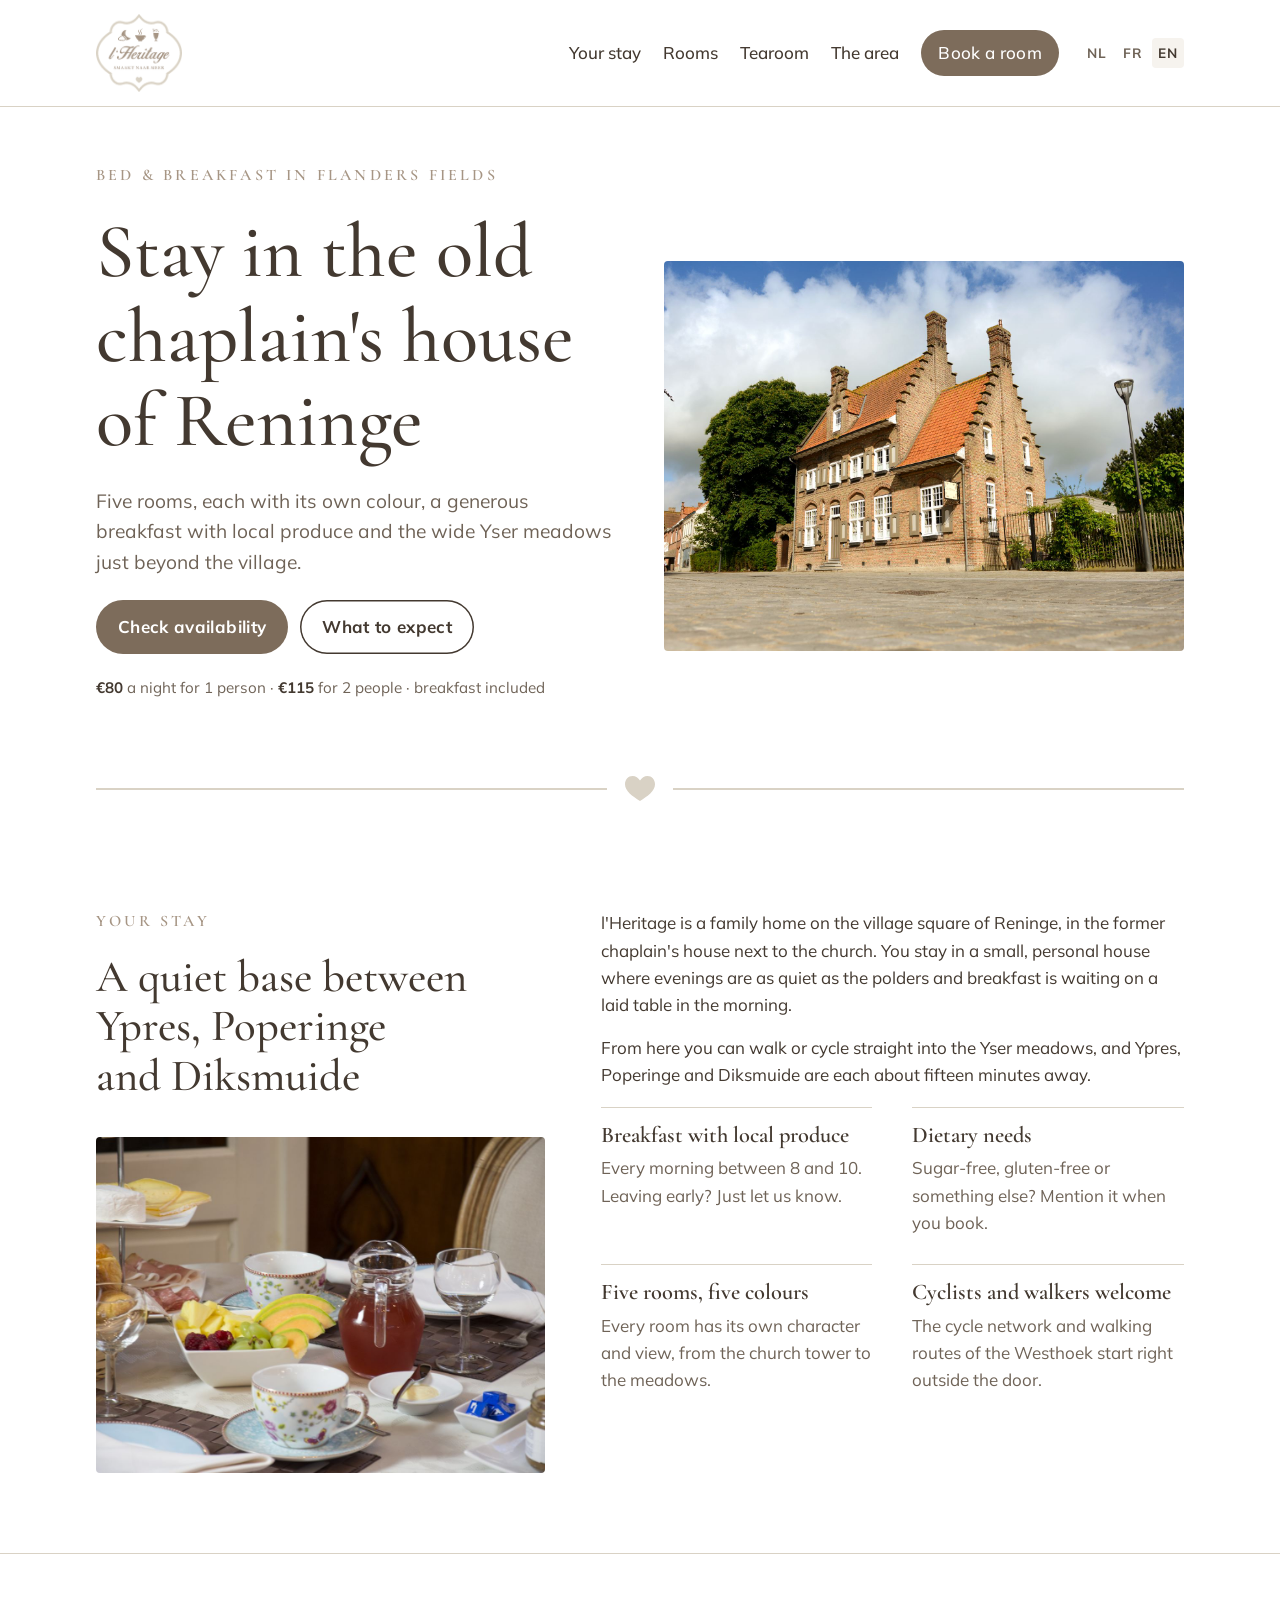
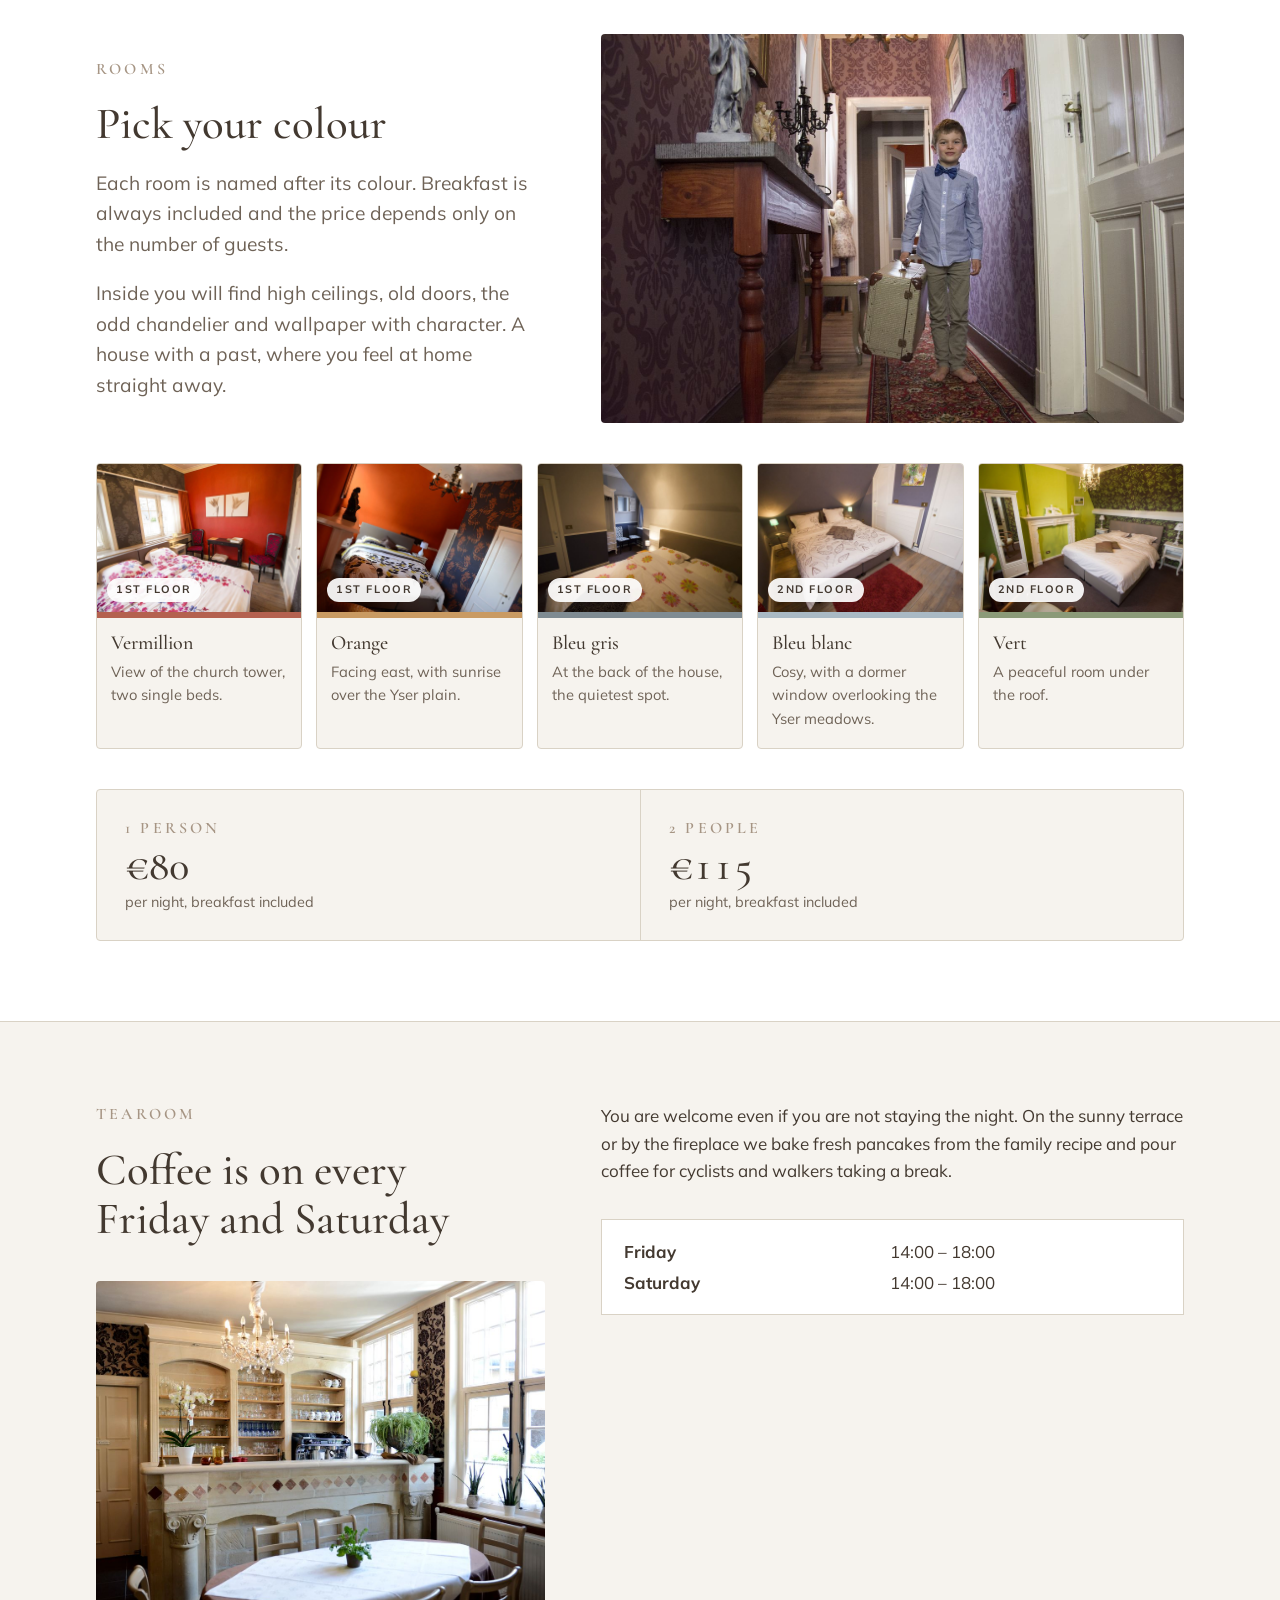
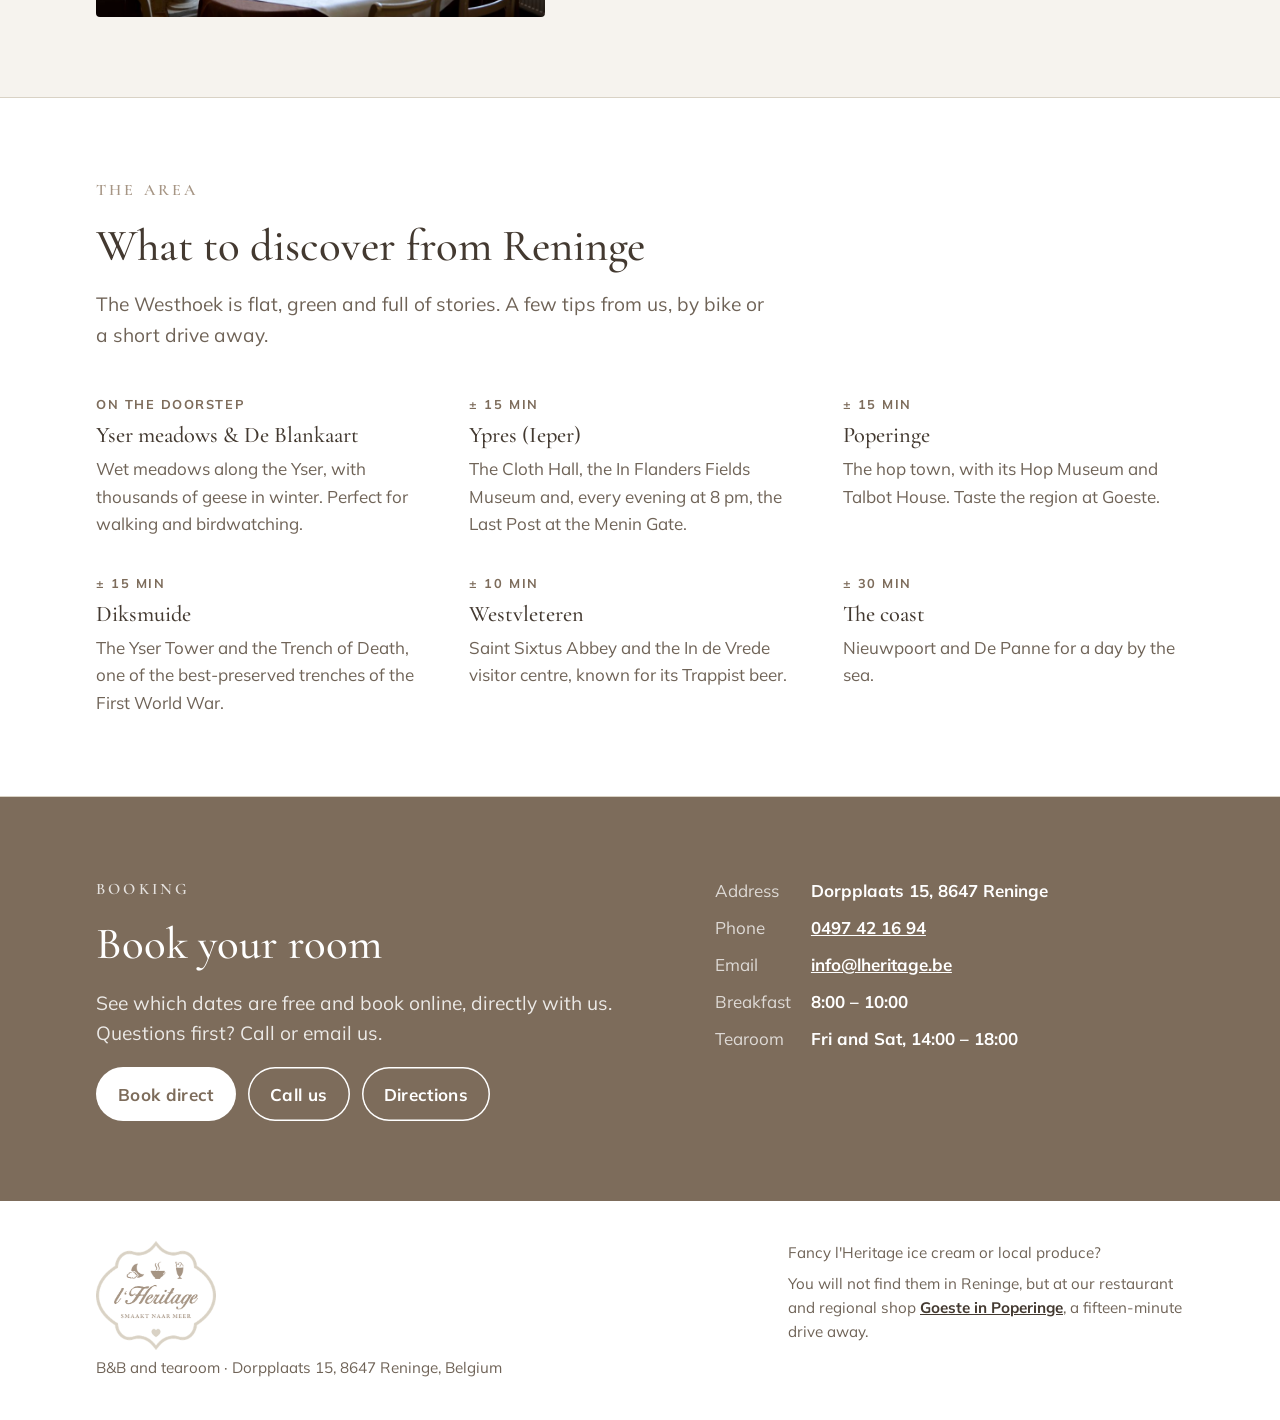
==== en/index.html @ 0b9c3fa0 "Nieuwe website voor B&B l'Heritage Reninge Statische site in het Nederlands, Frans en Engels met ver" ====
<!doctype html>
<html lang="en">
<head>
  <meta charset="utf-8">
  <meta name="viewport" content="width=device-width, initial-scale=1, viewport-fit=cover">
  <title>l'Heritage · B&B and tearoom in Reninge, Belgium</title>
  <meta name="description" content="Bed &amp; breakfast in the old chaplain&#x27;s house in Reninge, between Ypres, Poperinge and Diksmuide. Five rooms, breakfast with local produce, from €80 a night.">
  <link rel="canonical" href="https://www.lheritage.be/en/">
  <link rel="alternate" hreflang="nl" href="https://www.lheritage.be/">
  <link rel="alternate" hreflang="fr" href="https://www.lheritage.be/fr/">
  <link rel="alternate" hreflang="en" href="https://www.lheritage.be/en/">
  <link rel="alternate" hreflang="x-default" href="https://www.lheritage.be/">
  <meta property="og:type" content="website">
  <meta property="og:title" content="l'Heritage · B&B and tearoom in Reninge, Belgium">
  <meta property="og:description" content="Bed &amp; breakfast in the old chaplain&#x27;s house in Reninge, between Ypres, Poperinge and Diksmuide. Five rooms, breakfast with local produce, from €80 a night.">
  <meta property="og:image" content="https://www.lheritage.be/assets/img/og-image.jpg">
  <meta property="og:url" content="https://www.lheritage.be/en/">
  <meta name="theme-color" content="#ffffff">
  <link rel="icon" type="image/png" sizes="32x32" href="../assets/img/favicon-32.png">
  <link rel="apple-touch-icon" href="../assets/img/apple-touch-icon.png">
  <link rel="preconnect" href="https://fonts.googleapis.com">
  <link rel="preconnect" href="https://fonts.gstatic.com" crossorigin>
  <link rel="stylesheet" href="https://fonts.googleapis.com/css2?family=Cormorant+Garamond:ital,wght@0,500;0,600;1,500&family=Mulish:wght@400;600;700&display=swap">
  <link rel="stylesheet" href="../assets/css/style.css">
  <script type="application/ld+json">{"@context": "https://schema.org", "@type": "BedAndBreakfast", "name": "l'Heritage", "url": "https://www.lheritage.be/en/", "image": "https://www.lheritage.be/assets/img/gevel.jpg", "telephone": "+32 497 42 16 94", "email": "info@lheritage.be", "priceRange": "€80 – €115", "address": {"@type": "PostalAddress", "streetAddress": "Dorpplaats 15", "postalCode": "8647", "addressLocality": "Reninge", "addressCountry": "BE"}, "numberOfRooms": 5}</script>
</head>
<body>
<header class="site">
  <div class="wrap">
    <a class="brand" href="#top"><img src="../assets/img/logo.png" srcset="../assets/img/logo.png 1x, ../assets/img/logo@2x.png 2x" alt="l'Heritage, smaakt naar meer" width="86" height="78"></a>
    <div class="header-right">
      <nav class="main" aria-label="Main menu">
      <a href="#verblijf">Your stay</a>
      <a href="#kamers">Rooms</a>
      <a href="#tearoom">Tearoom</a>
      <a href="#streek">The area</a>
      <a class="btn" href="#boeken">Book a room</a>
      </nav>
      <nav class="lang" aria-label="Language"><a href="../" lang="nl">NL</a><a href="../fr/" lang="fr">FR</a><a href="../en/" aria-current="page" lang="en">EN</a></nav>
    </div>
  </div>
</header>

<main id="top">
  <div class="hero">
    <div class="wrap hero-grid">
      <div class="hero-copy">
        <span class="eyebrow">Bed &amp; breakfast in Flanders Fields</span>
        <h1>Stay in the old chaplain's house of Reninge</h1>
        <p class="lead">Five rooms, each with its own colour, a generous breakfast with local produce and the wide Yser meadows just beyond the village.</p>
        <div class="actions">
          <a class="btn" href="https://reservations.cubilis.eu/b-and-b-lheritage-reninge" target="_blank" rel="noopener">Check availability</a>
          <a class="btn ghost" href="#verblijf">What to expect</a>
        </div>
        <p class="price-note"><strong>€80</strong> a night for 1 person · <strong>€115</strong> for 2 people · breakfast included</p>
      </div>
      <div class="hero-art">
        <img src="../assets/img/gevel.jpg" alt="l'Heritage, the old chaplain's house on the village square of Reninge" width="1600" height="1200" fetchpriority="high">
      </div>
    </div>
    <div class="wrap"><div class="horizon"><svg viewBox="0 0 24 20" aria-hidden="true"><path d="M12 20C6 16 0 12 0 6.5 0 2.8 2.7 0 6 0c2.6 0 4.6 1.6 6 3.6C13.4 1.6 15.4 0 18 0c3.3 0 6 2.8 6 6.5C24 12 18 16 12 20z"/></svg></div></div>
  </div>

  <section id="verblijf">
    <div class="wrap split">
      <div class="stack">
        <span class="eyebrow">Your stay</span>
        <h2>A quiet base between Ypres, Poperinge and Diksmuide</h2>
        <figure class="photo"><img src="../assets/img/ontbijt.jpg" alt="Breakfast table with fruit, cheese, croissants and floral china" width="1200" height="800" loading="lazy"></figure>
      </div>
      <div class="stack">
        <div class="prose">
          <p>l'Heritage is a family home on the village square of Reninge, in the former chaplain's house next to the church. You stay in a small, personal house where evenings are as quiet as the polders and breakfast is waiting on a laid table in the morning.</p>
          <p>From here you can walk or cycle straight into the Yser meadows, and Ypres, Poperinge and Diksmuide are each about fifteen minutes away.</p>
          </div>
        <ul class="expect">
          <li><b>Breakfast with local produce</b><span>Every morning between 8 and 10. Leaving early? Just let us know.</span></li>
          <li><b>Dietary needs</b><span>Sugar-free, gluten-free or something else? Mention it when you book.</span></li>
          <li><b>Five rooms, five colours</b><span>Every room has its own character and view, from the church tower to the meadows.</span></li>
          <li><b>Cyclists and walkers welcome</b><span>The cycle network and walking routes of the Westhoek start right outside the door.</span></li>
          </ul>
      </div>
    </div>
  </section>

  <section id="kamers">
    <div class="wrap">
      <div class="split rooms-intro">
      <div class="stack">
        <span class="eyebrow">Rooms</span>
        <h2>Pick your colour</h2>
        <p class="lead">Each room is named after its colour. Breakfast is always included and the price depends only on the number of guests.</p>
        <p class="lead">Inside you will find high ceilings, old doors, the odd chandelier and wallpaper with character. A house with a past, where you feel at home straight away.</p>
        </div>
      <figure class="photo wide"><img src="../assets/img/gang.jpg" alt="A young guest with an old suitcase in the hallway of l'Heritage" width="1400" height="933" loading="lazy"></figure>
      </div>
      <div class="rooms">
        <article class="room"><div class="chip" style="--c:var(--verm)"><img src="../assets/img/kamer-vermillion.jpg" alt="Room Vermillion" width="900" height="600" loading="lazy"><span>1st floor</span></div><div class="txt"><h3>Vermillion</h3><p>View of the church tower, two single beds.</p></div></article>
        <article class="room"><div class="chip" style="--c:var(--oran)"><img src="../assets/img/kamer-orange.jpg" alt="Room Orange" width="900" height="600" loading="lazy"><span>1st floor</span></div><div class="txt"><h3>Orange</h3><p>Facing east, with sunrise over the Yser plain.</p></div></article>
        <article class="room"><div class="chip" style="--c:var(--bgris)"><img src="../assets/img/kamer-bleu-gris.jpg" alt="Room Bleu gris" width="900" height="600" loading="lazy"><span>1st floor</span></div><div class="txt"><h3>Bleu gris</h3><p>At the back of the house, the quietest spot.</p></div></article>
        <article class="room"><div class="chip" style="--c:var(--bblanc)"><img src="../assets/img/kamer-bleu-blanc.jpg" alt="Room Bleu blanc" width="900" height="600" loading="lazy"><span>2nd floor</span></div><div class="txt"><h3>Bleu blanc</h3><p>Cosy, with a dormer window overlooking the Yser meadows.</p></div></article>
        <article class="room"><div class="chip" style="--c:var(--vert)"><img src="../assets/img/kamer-vert.jpg" alt="Room Vert" width="900" height="600" loading="lazy"><span>2nd floor</span></div><div class="txt"><h3>Vert</h3><p>A peaceful room under the roof.</p></div></article>
        </div>
      <div class="prices" aria-label="Prices">
        <div><span class="eyebrow">1 person</span><span class="amount">€80</span><small>per night, breakfast included</small></div>
        <div><span class="eyebrow">2 people</span><span class="amount">€115</span><small>per night, breakfast included</small></div>
      </div>
    </div>
  </section>

  <section id="tearoom" class="tearoom">
    <div class="wrap split">
      <div class="stack">
        <span class="eyebrow">Tearoom</span>
        <h2>Coffee is on every Friday and Saturday</h2>
        <figure class="photo"><img src="../assets/img/tearoom.jpg" alt="The tearoom with its stone bar, chandelier and tall windows" width="1200" height="801" loading="lazy"></figure>
      </div>
      <div class="stack">
        <div class="prose">
          <p>You are welcome even if you are not staying the night. On the sunny terrace or by the fireplace we bake fresh pancakes from the family recipe and pour coffee for cyclists and walkers taking a break.</p>
        </div>
        <dl class="hours">
          <dt>Friday</dt><dd>14:00 – 18:00</dd>
          <dt>Saturday</dt><dd>14:00 – 18:00</dd>
        </dl>
      </div>
    </div>
  </section>

  <section id="streek">
    <div class="wrap">
      <div class="stack">
        <span class="eyebrow">The area</span>
        <h2>What to discover from Reninge</h2>
        <p class="lead">The Westhoek is flat, green and full of stories. A few tips from us, by bike or a short drive away.</p>
      </div>
      <div class="places">
        <div class="place"><span class="dist">On the doorstep</span><h3>Yser meadows &amp; De Blankaart</h3><p>Wet meadows along the Yser, with thousands of geese in winter. Perfect for walking and birdwatching.</p></div>
        <div class="place"><span class="dist">± 15 min</span><h3>Ypres (Ieper)</h3><p>The Cloth Hall, the In Flanders Fields Museum and, every evening at 8 pm, the Last Post at the Menin Gate.</p></div>
        <div class="place"><span class="dist">± 15 min</span><h3>Poperinge</h3><p>The hop town, with its Hop Museum and Talbot House. Taste the region at Goeste.</p></div>
        <div class="place"><span class="dist">± 15 min</span><h3>Diksmuide</h3><p>The Yser Tower and the Trench of Death, one of the best-preserved trenches of the First World War.</p></div>
        <div class="place"><span class="dist">± 10 min</span><h3>Westvleteren</h3><p>Saint Sixtus Abbey and the In de Vrede visitor centre, known for its Trappist beer.</p></div>
        <div class="place"><span class="dist">± 30 min</span><h3>The coast</h3><p>Nieuwpoort and De Panne for a day by the sea.</p></div>
        </div>
    </div>
  </section>

  <section id="boeken" class="book">
    <div class="wrap book-grid">
      <div class="stack">
        <span class="eyebrow" style="color:inherit;opacity:.8">Booking</span>
        <h2>Book your room</h2>
        <p class="lead">See which dates are free and book online, directly with us. Questions first? Call or email us.</p>
        <div class="actions">
          <a class="btn" href="https://reservations.cubilis.eu/b-and-b-lheritage-reninge" target="_blank" rel="noopener">Book direct</a>
          <a class="btn ghost" href="tel:+32497421694">Call us</a>
          <a class="btn ghost" href="https://www.google.com/maps/search/?api=1&query=Dorpplaats+15+8647+Reninge" target="_blank" rel="noopener">Directions</a>
        </div>
      </div>
      <div class="contact">
        <dl>
          <dt>Address</dt><dd>Dorpplaats 15, 8647 Reninge</dd>
          <dt>Phone</dt><dd><a href="tel:+32497421694">0497 42 16 94</a></dd>
          <dt>Email</dt><dd><a href="mailto:info@lheritage.be">info@lheritage.be</a></dd>
          <dt>Breakfast</dt><dd>8:00 – 10:00</dd>
          <dt>Tearoom</dt><dd>Fri and Sat, 14:00 – 18:00</dd>
        </dl>
      </div>
    </div>
  </section>
</main>

<footer>
  <div class="wrap">
    <div class="stack" style="gap:6px">
      <img src="../assets/img/logo.png" alt="l'Heritage" width="120" height="108" style="width:120px;height:auto" loading="lazy">
      <span>B&amp;B and tearoom · Dorpplaats 15, 8647 Reninge, Belgium</span>
    </div>
    <div class="goeste">
      <span>Fancy l'Heritage ice cream or local produce?</span>
      <span>You will not find them in Reninge, but at our restaurant and regional shop <a href="https://goestepoperinge.be">Goeste in Poperinge</a>, a fifteen-minute drive away.</span>
    </div>
  </div>
</footer>
</body>
</html>
---- assets/css/style.css ----
html{-webkit-text-size-adjust:100%;scroll-padding-top:120px}
body{margin:0}
img{max-width:100%}
/* l'Heritage Reninge
   Stijl gebaseerd op het logo: wit, taupe en beige, een klassieke serif zoals "smaakt naar meer" en het hartje als scheidingsteken.
   De site blijft altijd licht. */
:root{
  --bg:#ffffff;
  --surface:#f6f3ee;
  --ink:#433930;
  --muted:#6f6357;
  --line:#d9d2c5;        /* beige van het logokader */
  --taupe:#a69584;       /* taupe van de letters */
  --accent:#7d6c5b;      /* donkerder taupe, leesbaar op wit */
  --accent-ink:#ffffff;
  --verm:#b4614f; --oran:#c99a62; --bblanc:#a9b9c4; --bgris:#7f8b92; --vert:#8b9a78;
  color-scheme:light;
  --display:"Cormorant Garamond", "Garamond", "Georgia", serif;
  --body:"Mulish", "Helvetica Neue", Arial, sans-serif;
}

*{box-sizing:border-box}
body{background:var(--bg);color:var(--ink);font-family:var(--body);font-size:1.0625rem;line-height:1.6}
.wrap{max-width:1120px;margin-inline:auto;padding-left:max(16px,env(safe-area-inset-left,0px));padding-right:max(16px,env(safe-area-inset-right,0px))}
h1,h2,h3{font-family:var(--display);font-weight:500;line-height:1.1;text-wrap:balance;margin:0}
h1{font-size:clamp(2.6rem,6.4vw,4.8rem)}
h2{font-size:clamp(1.9rem,4vw,2.8rem)}
h3{font-size:1.4rem}
p{margin:0}
a{color:inherit}
:focus-visible{outline:2px solid var(--accent);outline-offset:3px}
.eyebrow{font-family:var(--display);font-size:1rem;letter-spacing:.2em;text-transform:uppercase;color:var(--taupe);font-weight:600}
.lead{font-size:1.2rem;color:var(--muted);max-width:56ch}
.btn{display:inline-flex;align-items:center;gap:.5em;padding:.8em 1.3em;border-radius:999px;background:var(--accent);color:var(--accent-ink);text-decoration:none;font-weight:700;letter-spacing:.02em}
.btn:hover{filter:brightness(1.08)}
.btn.ghost{background:transparent;color:var(--ink);box-shadow:inset 0 0 0 1.5px var(--ink)}

/* header */
body::before{content:"";position:fixed;inset:0 0 auto;height:env(safe-area-inset-top,0px);z-index:10;background:var(--bg)}
header.site{position:sticky;top:env(safe-area-inset-top,0px);z-index:5;background:var(--bg);border-bottom:1px solid var(--line)}
header.site .wrap{display:flex;align-items:center;justify-content:space-between;gap:16px;padding-block:14px}
.brand{display:block;line-height:0}.brand img{width:86px;height:auto}
nav.main{display:flex;gap:22px;align-items:center;flex-wrap:wrap}
nav.main a{text-decoration:none;font-weight:500}
nav.main a:not(.btn):hover{text-decoration:underline;text-underline-offset:4px}
nav.main .btn{padding:.55em 1em}
@media (max-width:820px){nav.main a:not(.btn){display:none}}

/* hero */
.hero{padding-block:56px 0}
.hero-grid{display:grid;grid-template-columns:1.1fr 1.1fr;gap:48px;align-items:center}
.hero-copy{display:flex;flex-direction:column;gap:22px;padding-bottom:48px;min-width:0}
.price-note{font-size:.95rem;color:var(--muted)}
.price-note strong{color:var(--ink)}
.hero-art{min-width:0}
.hero-art img{display:block;width:100%;height:auto;max-width:100%;aspect-ratio:4/3;object-fit:cover;border-radius:4px}
.horizon{display:flex;align-items:center;gap:18px;padding-block:28px}.horizon::before,.horizon::after{content:"";flex:1;height:2px;background:var(--line)}.horizon svg{width:30px;height:auto;fill:var(--line)}
@media (max-width:820px){.hero-grid{grid-template-columns:1fr;gap:8px}.hero-copy{padding-bottom:16px}}

section{padding-block:80px}
section + section{border-top:1px solid var(--line)}
.split{display:grid;grid-template-columns:1fr 1.3fr;gap:56px}
.split > *{min-width:0}
@media (max-width:820px){.split{grid-template-columns:1fr;gap:28px}section{padding-block:56px}}
.stack{display:flex;flex-direction:column;gap:18px}
.prose{display:flex;flex-direction:column;gap:16px;max-width:62ch}

.photo{margin:0}
.photo img{display:block;width:100%;height:auto;max-width:100%;border-radius:4px;aspect-ratio:4/3;object-fit:cover}
.split .stack .photo{margin-top:18px}
.rooms-intro{align-items:center}
.photo.wide img{aspect-ratio:3/2}
/* wat je mag verwachten */
.expect{display:grid;grid-template-columns:repeat(2,minmax(0,1fr));gap:28px 40px;margin:0;padding:0;list-style:none}
.expect li{display:flex;flex-direction:column;gap:6px;padding-top:14px;border-top:1px solid var(--line)}
.expect b{font-family:var(--display);font-weight:600;font-size:1.4rem;line-height:1.2}
.expect span{color:var(--muted)}
@media (max-width:560px){.expect{grid-template-columns:1fr}}

/* kamers */
.rooms{display:grid;grid-template-columns:repeat(5,minmax(0,1fr));gap:14px;margin-top:40px}
.room{display:flex;flex-direction:column;background:var(--surface);border:1px solid var(--line);border-radius:4px;overflow:hidden}
.room .chip{position:relative;aspect-ratio:4/3;max-width:100%;border-bottom:6px solid var(--c)}
.room .chip img{display:block;width:100%;height:100%;object-fit:cover}
.room .chip span{position:absolute;left:10px;bottom:10px;padding:3px 9px;border-radius:999px;background:rgba(255,255,255,.92);color:#433930;font-size:.68rem;letter-spacing:.14em;text-transform:uppercase;font-weight:700}
.room .txt{padding:14px 14px 18px;display:flex;flex-direction:column;gap:6px}
.room h3{font-size:1.25rem}
.room p{font-size:.92rem;color:var(--muted)}
@media (max-width:980px){.rooms{grid-template-columns:repeat(2,minmax(0,1fr))}.room:last-child{grid-column:1/-1}.room:last-child .chip{aspect-ratio:16/9}}

.prices{display:grid;grid-template-columns:repeat(2,minmax(0,1fr));gap:0;margin-top:40px;border:1px solid var(--line);background:var(--surface);border-radius:4px}
.prices div{padding:26px 28px;display:flex;flex-direction:column;gap:4px}
.prices div + div{border-left:1px solid var(--line)}
.prices .amount{font-family:var(--display);font-weight:500;font-size:2.6rem;line-height:1;font-variant-numeric:tabular-nums}
.prices small{color:var(--muted);font-size:.9rem}
@media (max-width:560px){.prices{grid-template-columns:1fr}.prices div + div{border-left:0;border-top:1px solid var(--line)}}

/* tearoom */
.tearoom{background:var(--surface)}
.hours{display:inline-grid;grid-template-columns:auto auto;gap:4px 24px;padding:18px 22px;border:1px solid var(--line);font-variant-numeric:tabular-nums;background:var(--bg)}
.hours dt{font-weight:700}
.hours dd{margin:0}

/* streek */
.places{display:grid;grid-template-columns:repeat(3,minmax(0,1fr));gap:36px 32px;margin-top:44px}
.place{display:flex;flex-direction:column;gap:8px;min-width:0}
.place .dist{font-size:.8rem;letter-spacing:.12em;text-transform:uppercase;color:var(--accent);font-weight:700;font-variant-numeric:tabular-nums}
.place p{color:var(--muted)}
@media (max-width:820px){.places{grid-template-columns:repeat(2,minmax(0,1fr))}}
@media (max-width:560px){.places{grid-template-columns:1fr}}

/* boeken */
.book{background:var(--accent);color:var(--accent-ink)}
.book .lead{color:inherit;opacity:.85}
.book .btn{background:var(--accent-ink);color:var(--accent)}
.book .btn.ghost{background:transparent;color:var(--accent-ink);box-shadow:inset 0 0 0 1.5px var(--accent-ink)}
.book-grid{display:grid;grid-template-columns:1.2fr 1fr;gap:56px;align-items:start}
.book-grid > *{min-width:0}
.contact dl{display:grid;grid-template-columns:auto 1fr;gap:10px 20px;margin:0}
.contact dt{opacity:.75}
.contact dd{margin:0;font-weight:700;user-select:all;overflow-wrap:anywhere}
.actions{display:flex;flex-wrap:wrap;gap:12px}
@media (max-width:820px){.book-grid{grid-template-columns:1fr;gap:36px}}

footer{padding-block:40px;font-size:.95rem;color:var(--muted)}
footer .wrap{display:flex;flex-wrap:wrap;justify-content:space-between;gap:24px}
.goeste{display:flex;flex-direction:column;gap:6px;max-width:44ch}
.goeste a{font-weight:700;color:var(--ink)}

/* taalkeuze */
.lang{display:flex;gap:4px;font-size:.85rem;font-weight:700;letter-spacing:.06em}
.lang a{text-decoration:none;padding:4px 6px;border-radius:4px;color:var(--muted)}
.lang a[aria-current="page"]{color:var(--ink);background:var(--surface)}
.lang a:hover{color:var(--ink)}
.header-right{display:flex;align-items:center;gap:22px;flex-wrap:wrap;justify-content:flex-end}
footer small{display:block;margin-top:6px}
@media (prefers-reduced-motion:no-preference){html{scroll-behavior:smooth}}
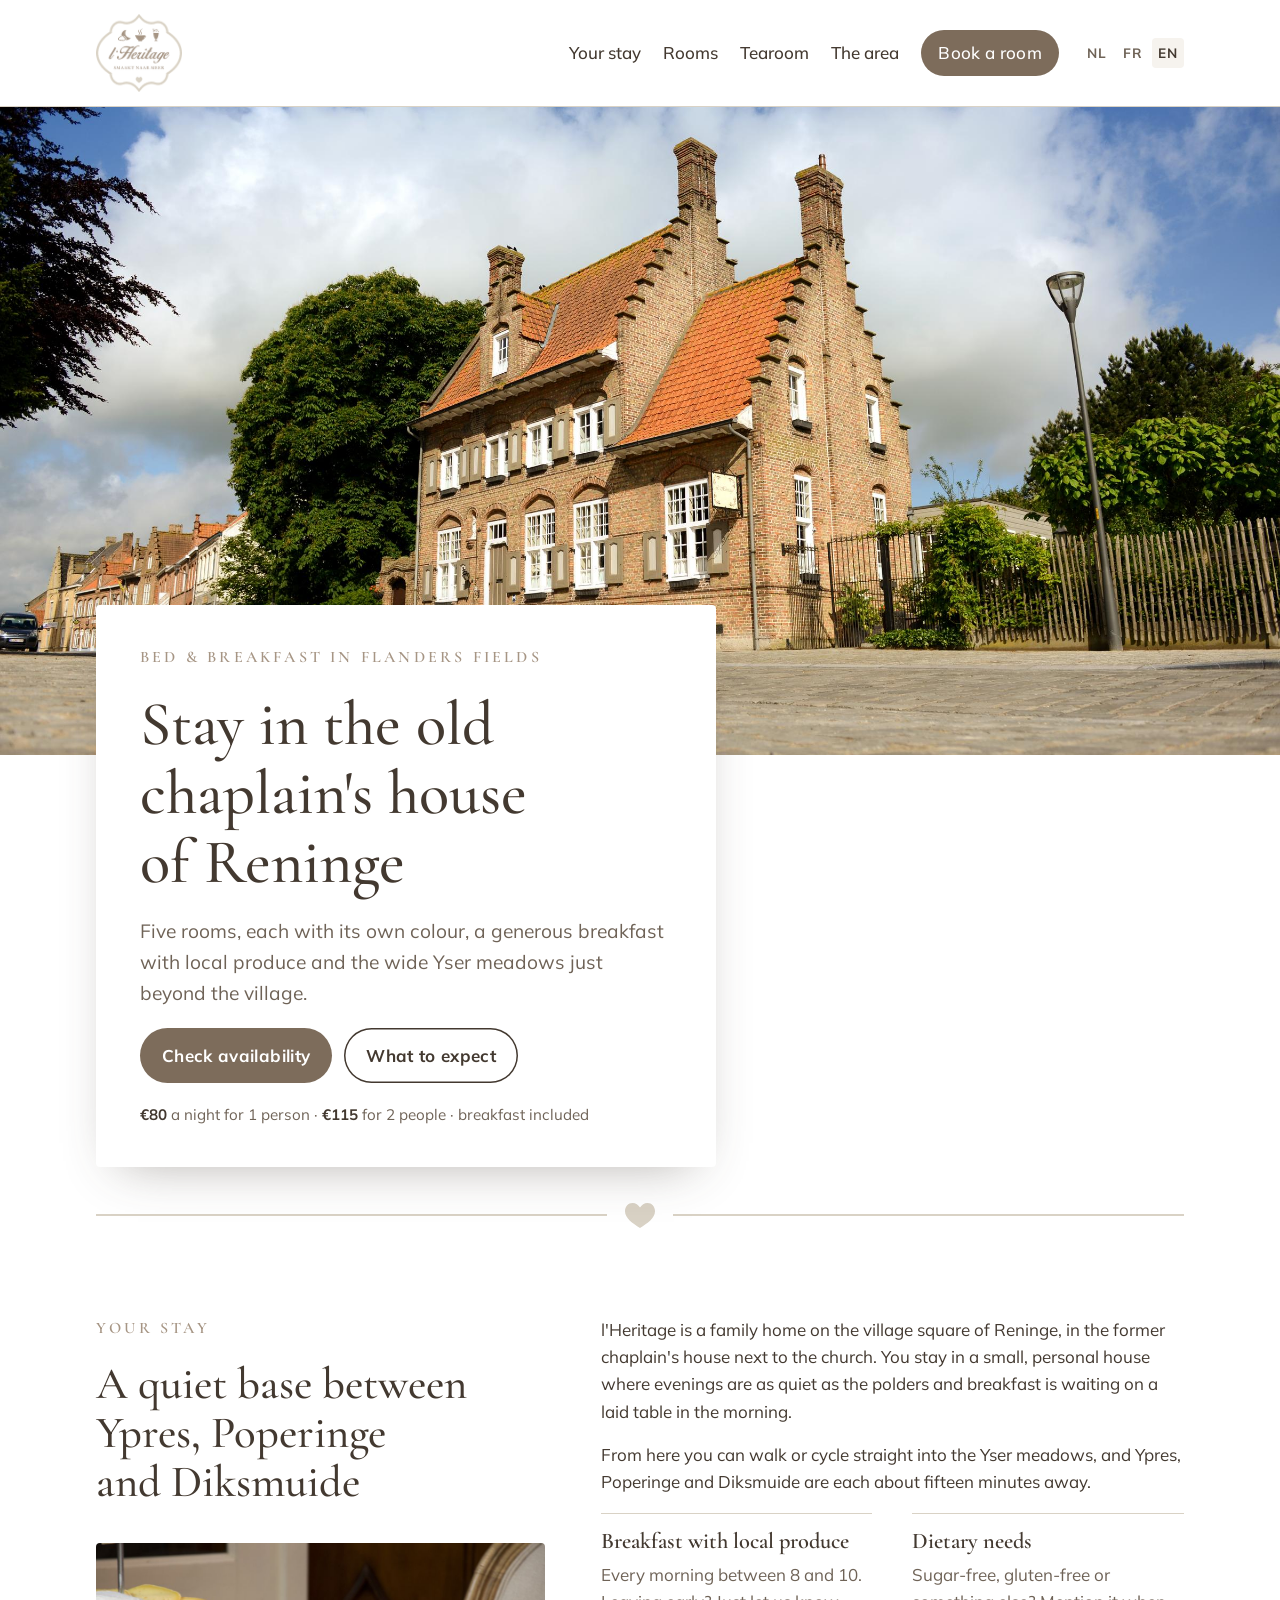
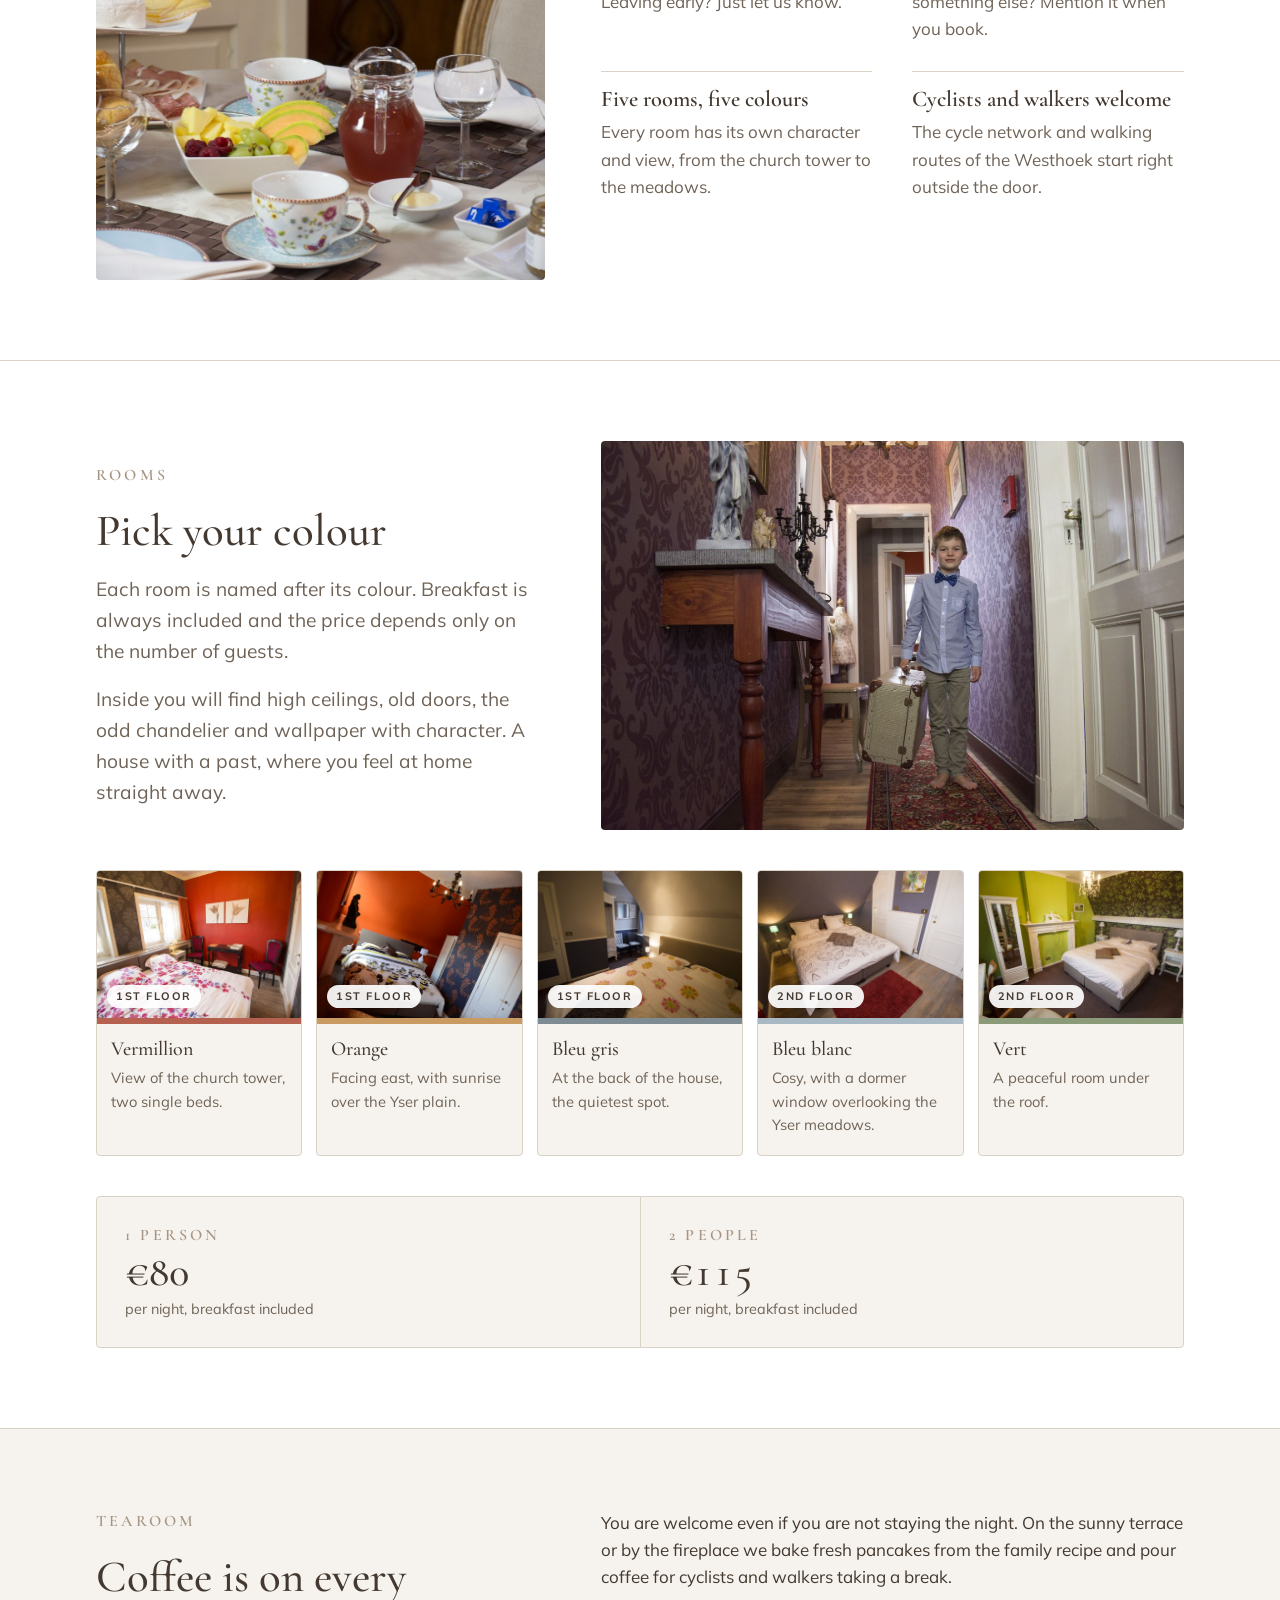
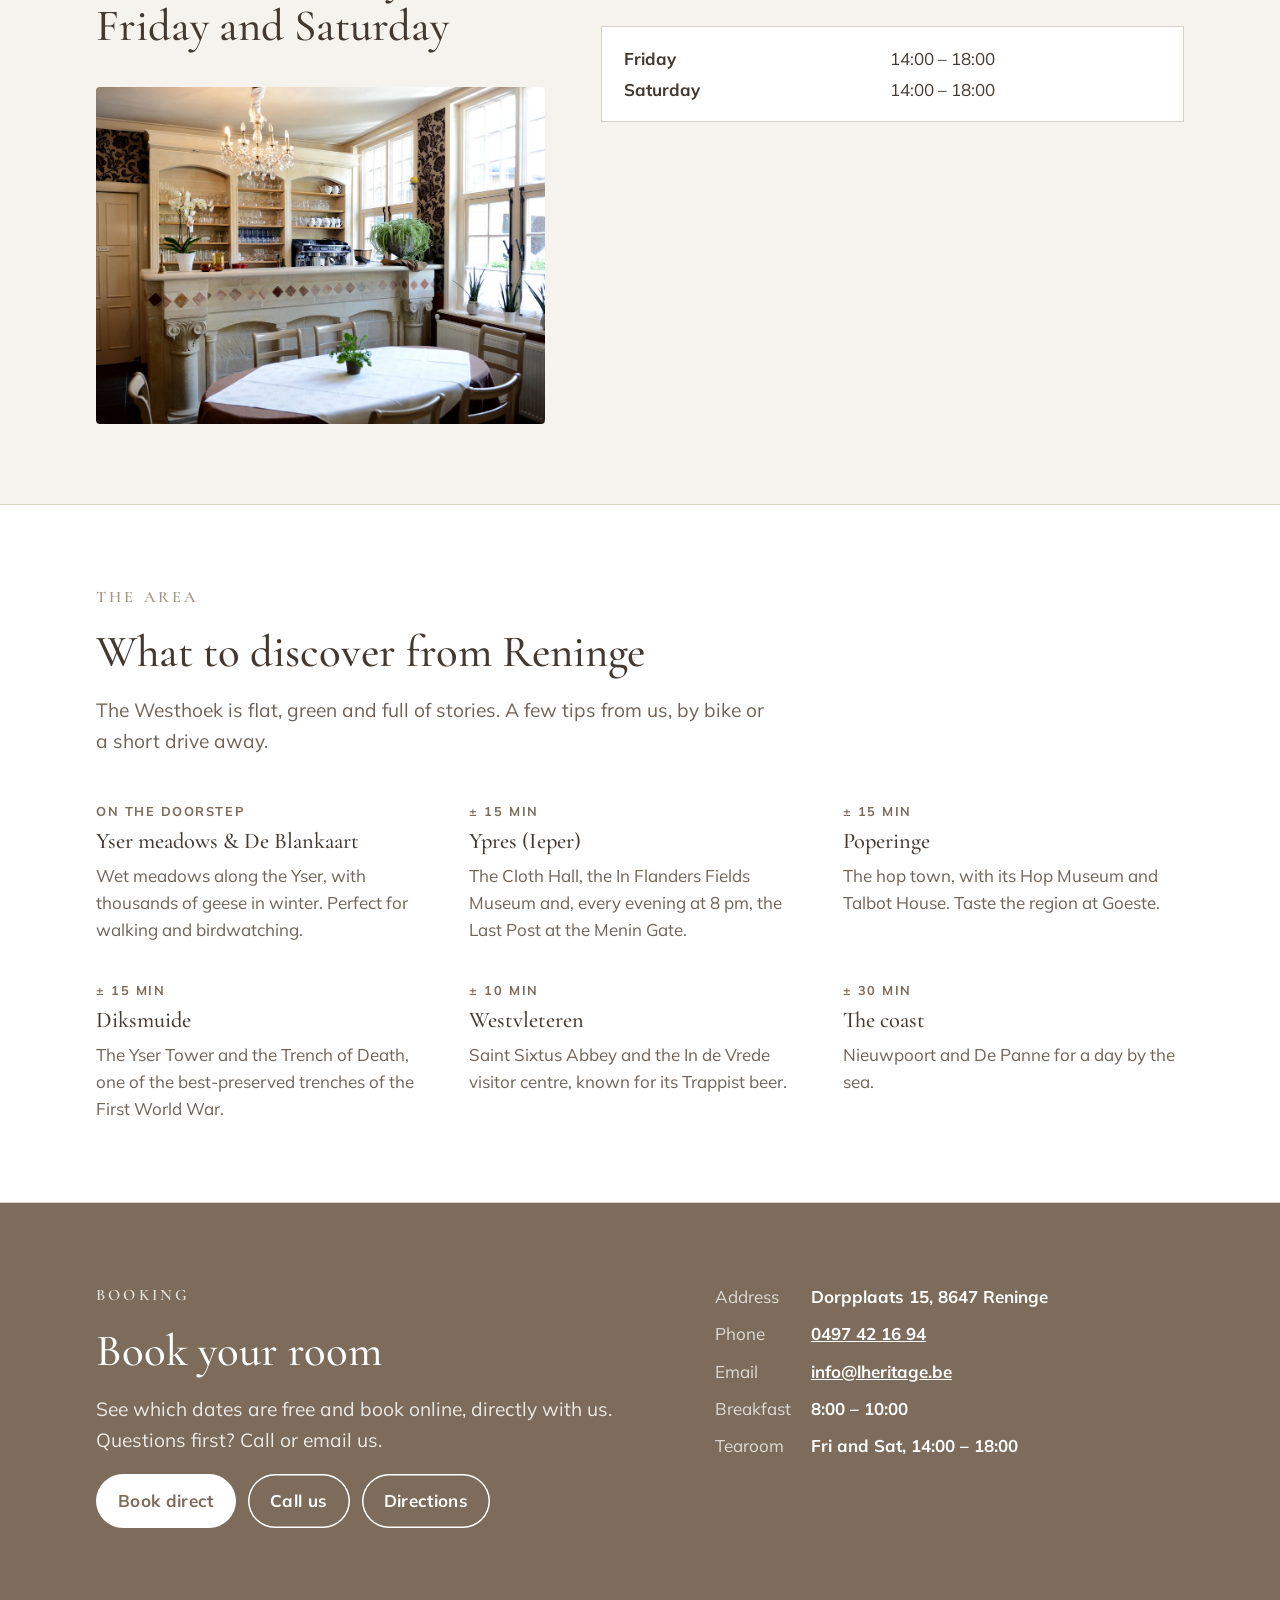
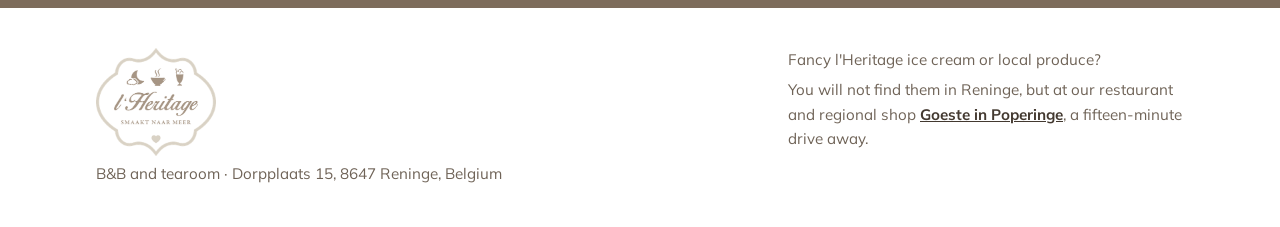
==== commit 33209c76: "Startbeeld over de volledige breedte De foto van de kapelanij vult nu de hele breedte, met titel en " ====
--- a/en/index.html
+++ b/en/index.html
@@ -22,7 +22,7 @@
   <link rel="preconnect" href="https://fonts.gstatic.com" crossorigin>
   <link rel="stylesheet" href="https://fonts.googleapis.com/css2?family=Cormorant+Garamond:ital,wght@0,500;0,600;1,500&family=Mulish:wght@400;600;700&display=swap">
   <link rel="stylesheet" href="../assets/css/style.css">
-  <script type="application/ld+json">{"@context": "https://schema.org", "@type": "BedAndBreakfast", "name": "l'Heritage", "url": "https://www.lheritage.be/en/", "image": "https://www.lheritage.be/assets/img/gevel.jpg", "telephone": "+32 497 42 16 94", "email": "info@lheritage.be", "priceRange": "€80 – €115", "address": {"@type": "PostalAddress", "streetAddress": "Dorpplaats 15", "postalCode": "8647", "addressLocality": "Reninge", "addressCountry": "BE"}, "numberOfRooms": 5}</script>
+  <script type="application/ld+json">{"@context": "https://schema.org", "@type": "BedAndBreakfast", "name": "l'Heritage", "url": "https://www.lheritage.be/en/", "image": "https://www.lheritage.be/assets/img/gevel-breed.jpg", "telephone": "+32 497 42 16 94", "email": "info@lheritage.be", "priceRange": "€80 – €115", "address": {"@type": "PostalAddress", "streetAddress": "Dorpplaats 15", "postalCode": "8647", "addressLocality": "Reninge", "addressCountry": "BE"}, "numberOfRooms": 5}</script>
 </head>
 <body>
 <header class="site">
@@ -43,8 +43,11 @@
 
 <main id="top">
   <div class="hero">
-    <div class="wrap hero-grid">
-      <div class="hero-copy">
+    <div class="hero-photo">
+      <img src="../assets/img/gevel-breed.jpg" srcset="../assets/img/gevel-breed-1200.jpg 1200w, ../assets/img/gevel-breed.jpg 2400w" sizes="100vw" alt="l'Heritage, the old chaplain's house on the village square of Reninge" width="2400" height="1602" fetchpriority="high">
+    </div>
+    <div class="wrap">
+      <div class="hero-card">
         <span class="eyebrow">Bed &amp; breakfast in Flanders Fields</span>
         <h1>Stay in the old chaplain's house of Reninge</h1>
         <p class="lead">Five rooms, each with its own colour, a generous breakfast with local produce and the wide Yser meadows just beyond the village.</p>
@@ -54,11 +57,8 @@
         </div>
         <p class="price-note"><strong>€80</strong> a night for 1 person · <strong>€115</strong> for 2 people · breakfast included</p>
       </div>
-      <div class="hero-art">
-        <img src="../assets/img/gevel.jpg" alt="l'Heritage, the old chaplain's house on the village square of Reninge" width="1600" height="1200" fetchpriority="high">
-      </div>
+      <div class="horizon"><svg viewBox="0 0 24 20" aria-hidden="true"><path d="M12 20C6 16 0 12 0 6.5 0 2.8 2.7 0 6 0c2.6 0 4.6 1.6 6 3.6C13.4 1.6 15.4 0 18 0c3.3 0 6 2.8 6 6.5C24 12 18 16 12 20z"/></svg></div>
     </div>
-    <div class="wrap"><div class="horizon"><svg viewBox="0 0 24 20" aria-hidden="true"><path d="M12 20C6 16 0 12 0 6.5 0 2.8 2.7 0 6 0c2.6 0 4.6 1.6 6 3.6C13.4 1.6 15.4 0 18 0c3.3 0 6 2.8 6 6.5C24 12 18 16 12 20z"/></svg></div></div>
   </div>
 
   <section id="verblijf">
--- a/assets/css/style.css
+++ b/assets/css/style.css
@@ -1,4 +1,5 @@
 html{-webkit-text-size-adjust:100%;scroll-padding-top:120px}
+body{overflow-x:clip}
 body{margin:0}
 img{max-width:100%}
 /* l'Heritage Reninge
@@ -46,16 +47,15 @@
 nav.main .btn{padding:.55em 1em}
 @media (max-width:820px){nav.main a:not(.btn){display:none}}
 
-/* hero */
-.hero{padding-block:56px 0}
-.hero-grid{display:grid;grid-template-columns:1.1fr 1.1fr;gap:48px;align-items:center}
-.hero-copy{display:flex;flex-direction:column;gap:22px;padding-bottom:48px;min-width:0}
+/* hero: foto over de volledige breedte, tekst in een witte kaart die over de onderrand schuift */
+.hero-photo{position:relative;height:clamp(380px,72vh,760px);overflow:hidden;background:var(--surface)}
+.hero-photo img{display:block;width:100%;height:100%;max-width:100%;object-fit:cover;object-position:50% 45%}
+.hero-card{position:relative;z-index:1;margin-top:-150px;max-width:620px;background:var(--bg);padding:40px 44px;border-radius:4px;box-shadow:0 18px 50px -24px rgba(67,57,48,.45);display:flex;flex-direction:column;gap:20px}
+.hero-card h1{font-size:clamp(2.3rem,5vw,3.9rem)}
 .price-note{font-size:.95rem;color:var(--muted)}
 .price-note strong{color:var(--ink)}
-.hero-art{min-width:0}
-.hero-art img{display:block;width:100%;height:auto;max-width:100%;aspect-ratio:4/3;object-fit:cover;border-radius:4px}
-.horizon{display:flex;align-items:center;gap:18px;padding-block:28px}.horizon::before,.horizon::after{content:"";flex:1;height:2px;background:var(--line)}.horizon svg{width:30px;height:auto;fill:var(--line)}
-@media (max-width:820px){.hero-grid{grid-template-columns:1fr;gap:8px}.hero-copy{padding-bottom:16px}}
+.horizon{display:flex;align-items:center;gap:18px;padding-block:36px 8px}.horizon::before,.horizon::after{content:"";flex:1;height:2px;background:var(--line)}.horizon svg{width:30px;height:auto;fill:var(--line)}
+@media (max-width:820px){.hero-photo{height:clamp(300px,58vh,520px)}.hero-card{margin-top:-64px;padding:26px 22px}}
 
 section{padding-block:80px}
 section + section{border-top:1px solid var(--line)}
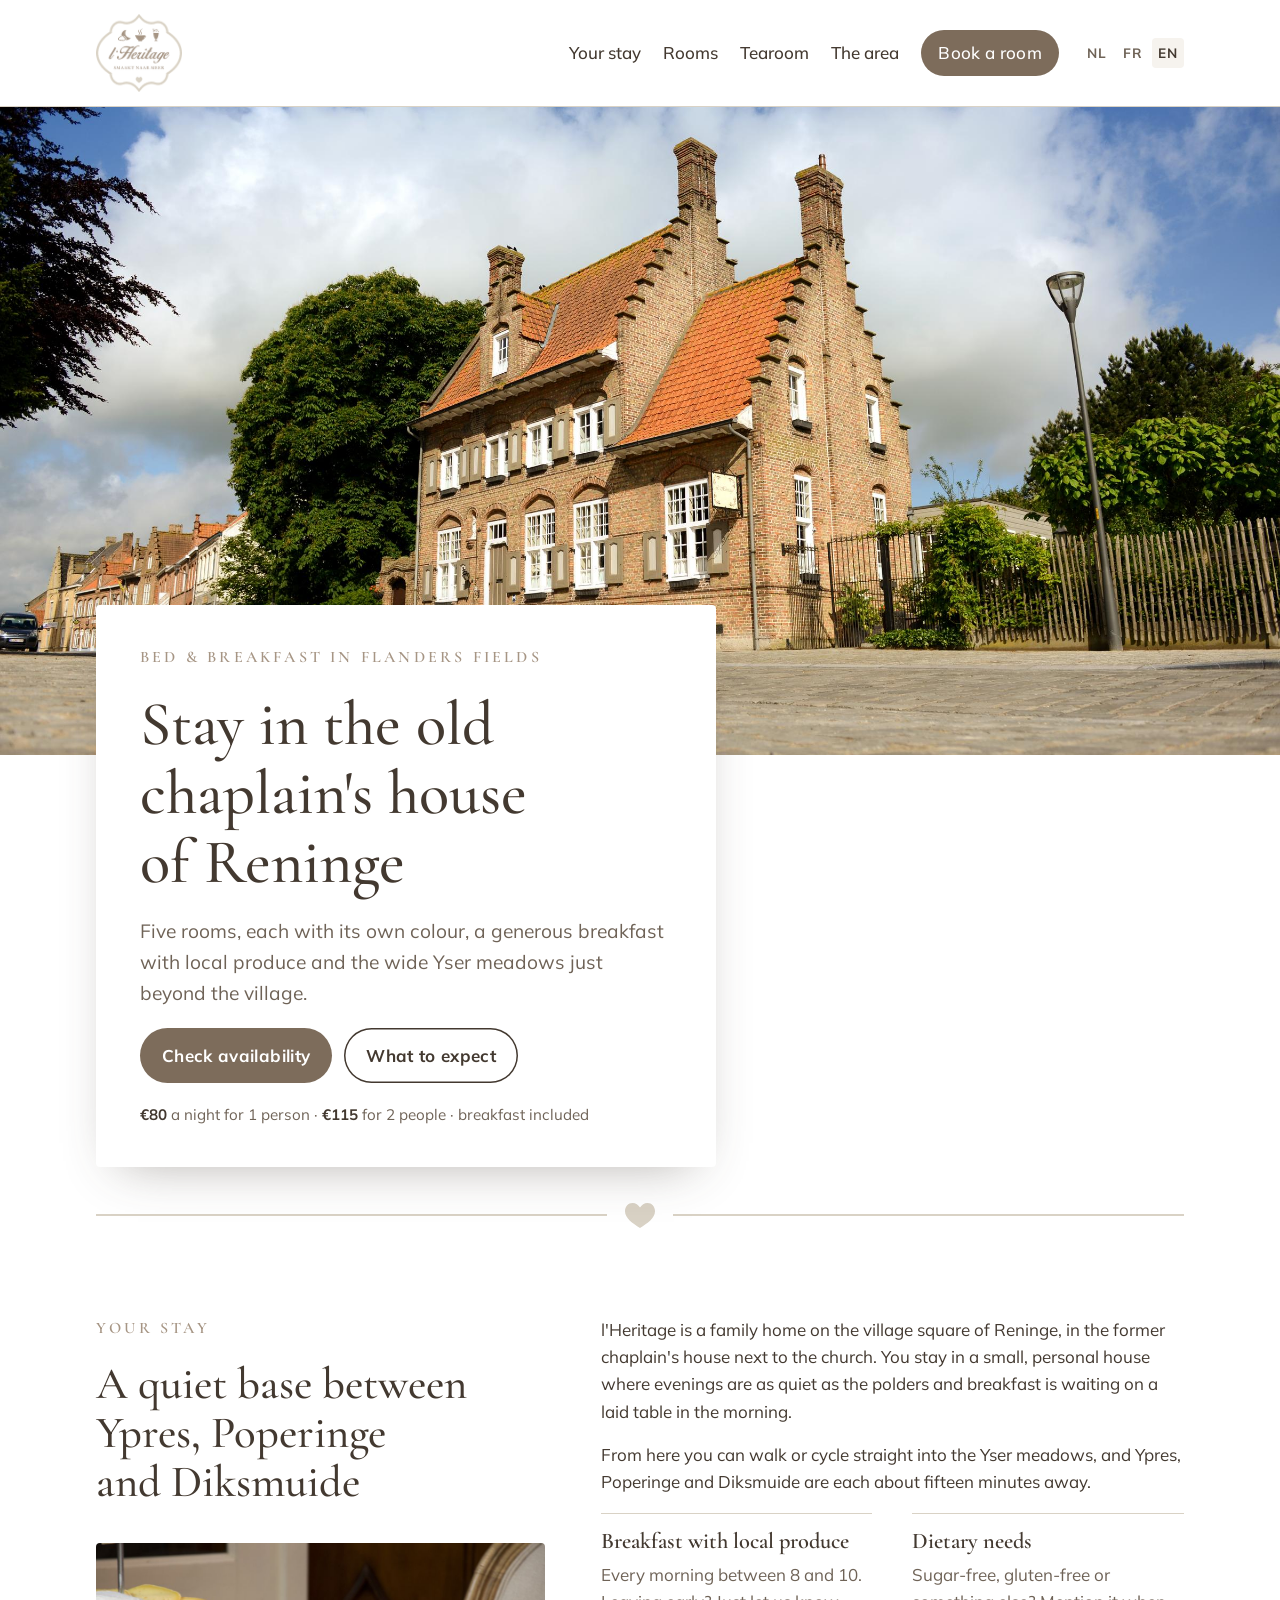
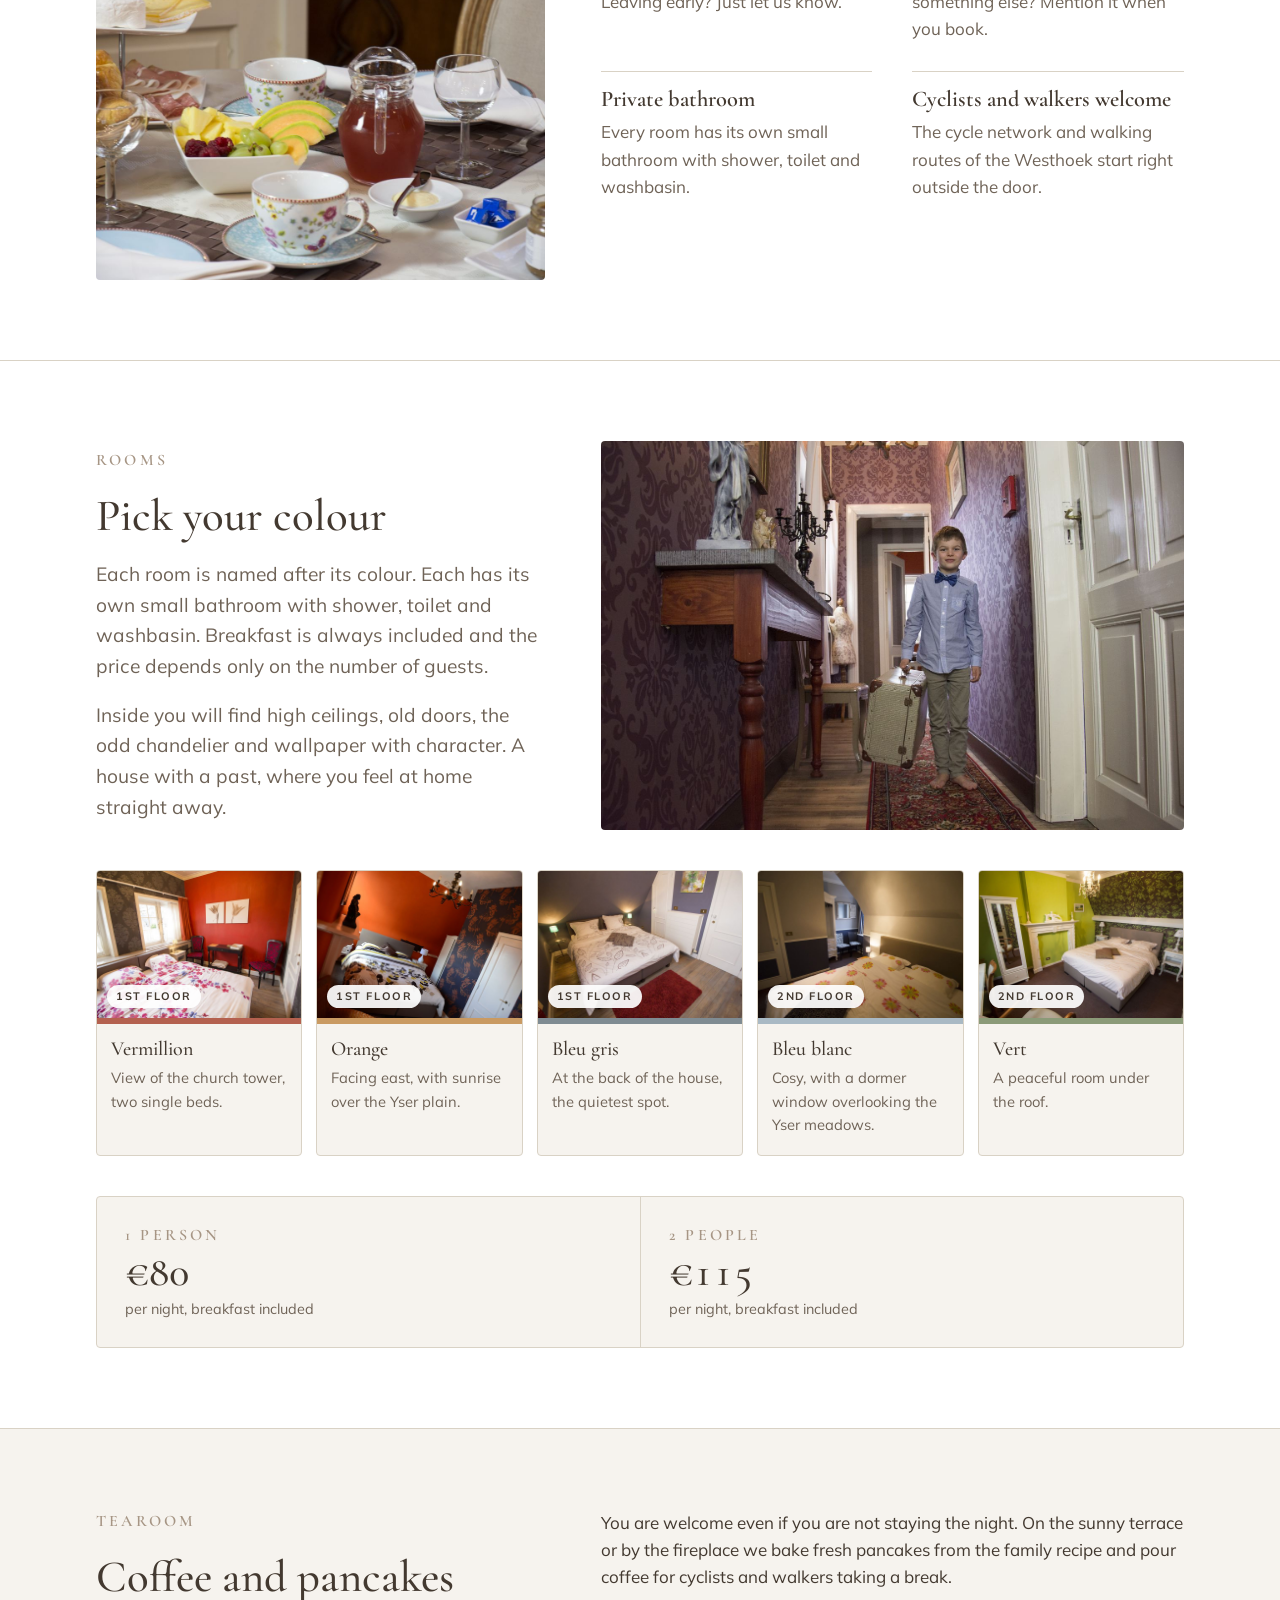
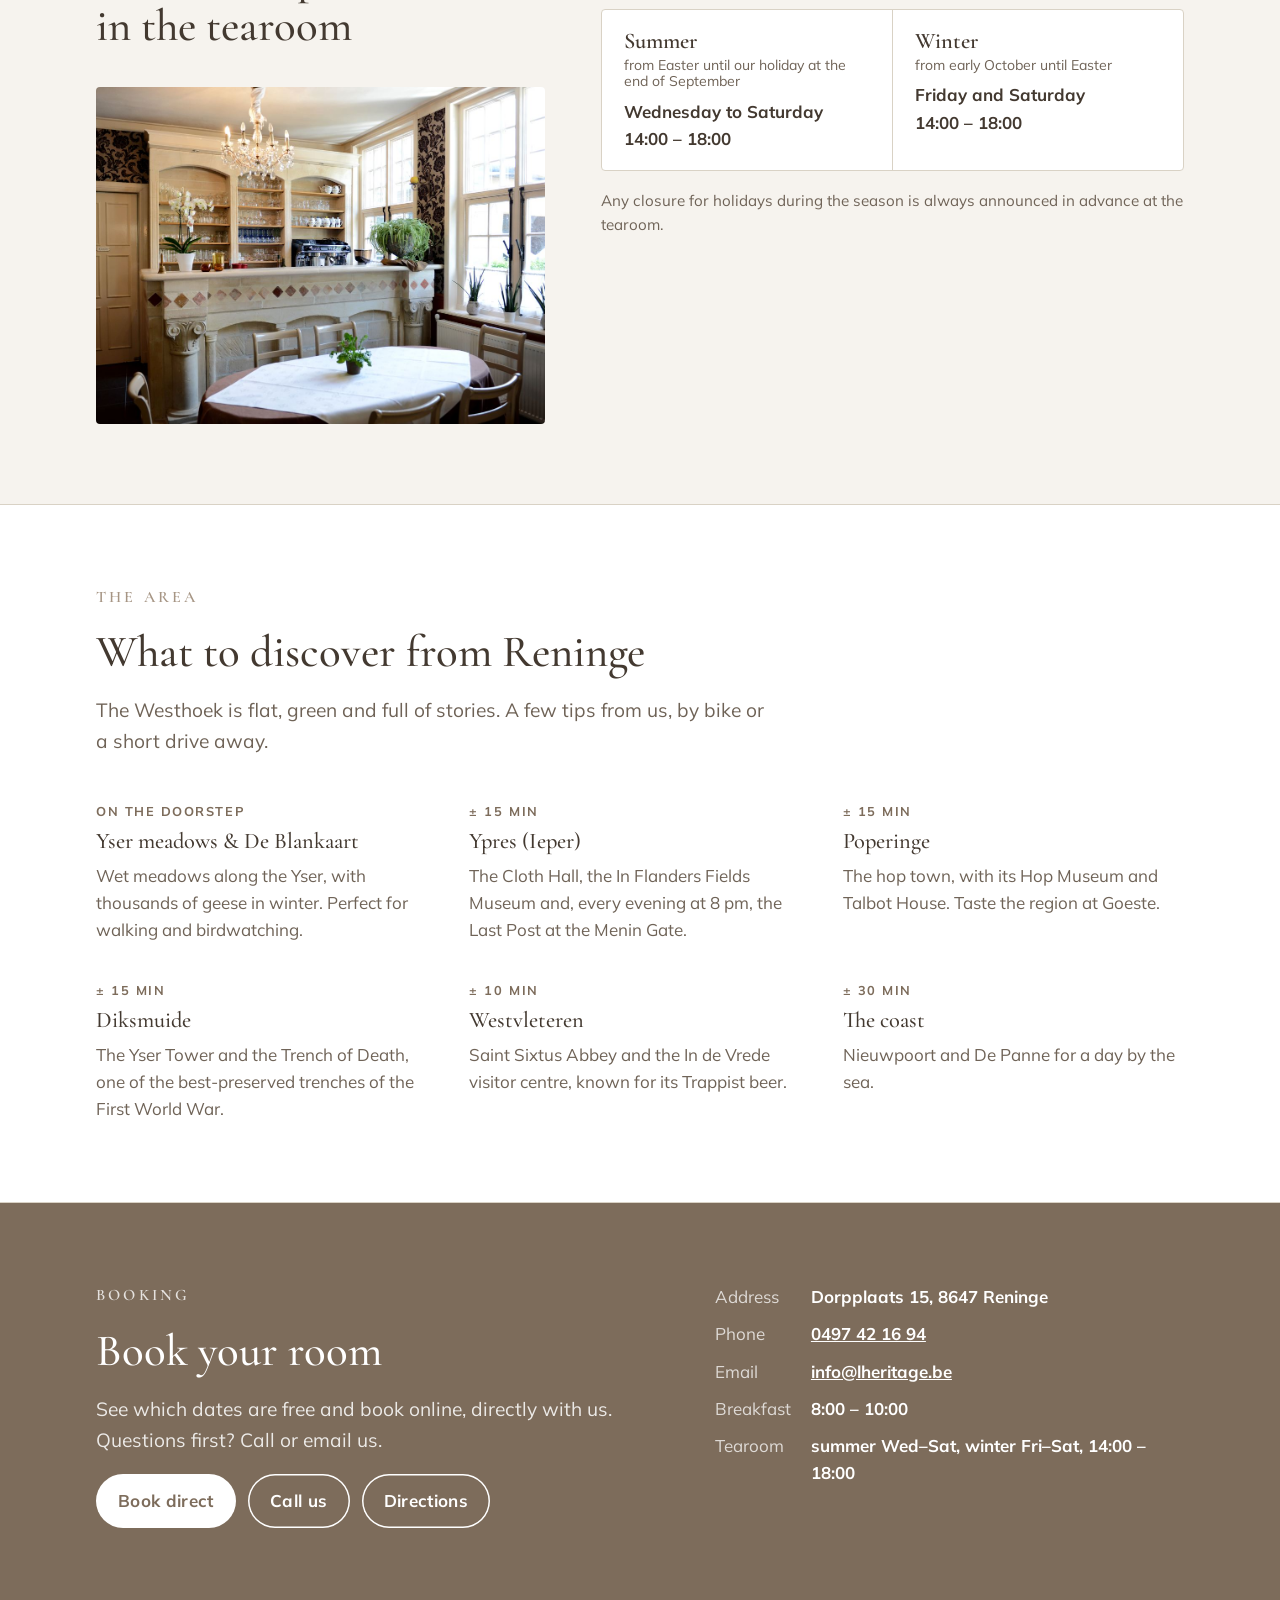
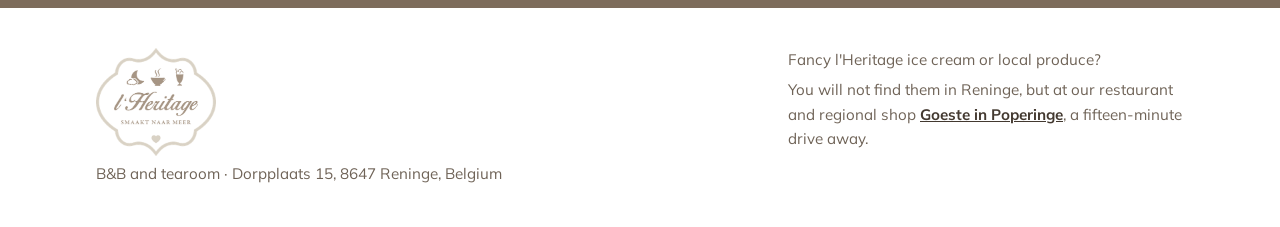
==== commit ecffadca: "Opmerkingen van de eigenaars verwerkt - Foto's van Bleu gris en Bleu blanc omgewisseld - Vermeld dat" ====
--- a/en/index.html
+++ b/en/index.html
@@ -76,7 +76,7 @@
         <ul class="expect">
           <li><b>Breakfast with local produce</b><span>Every morning between 8 and 10. Leaving early? Just let us know.</span></li>
           <li><b>Dietary needs</b><span>Sugar-free, gluten-free or something else? Mention it when you book.</span></li>
-          <li><b>Five rooms, five colours</b><span>Every room has its own character and view, from the church tower to the meadows.</span></li>
+          <li><b>Private bathroom</b><span>Every room has its own small bathroom with shower, toilet and washbasin.</span></li>
           <li><b>Cyclists and walkers welcome</b><span>The cycle network and walking routes of the Westhoek start right outside the door.</span></li>
           </ul>
       </div>
@@ -89,7 +89,7 @@
       <div class="stack">
         <span class="eyebrow">Rooms</span>
         <h2>Pick your colour</h2>
-        <p class="lead">Each room is named after its colour. Breakfast is always included and the price depends only on the number of guests.</p>
+        <p class="lead">Each room is named after its colour. Each has its own small bathroom with shower, toilet and washbasin. Breakfast is always included and the price depends only on the number of guests.</p>
         <p class="lead">Inside you will find high ceilings, old doors, the odd chandelier and wallpaper with character. A house with a past, where you feel at home straight away.</p>
         </div>
       <figure class="photo wide"><img src="../assets/img/gang.jpg" alt="A young guest with an old suitcase in the hallway of l'Heritage" width="1400" height="933" loading="lazy"></figure>
@@ -97,8 +97,8 @@
       <div class="rooms">
         <article class="room"><div class="chip" style="--c:var(--verm)"><img src="../assets/img/kamer-vermillion.jpg" alt="Room Vermillion" width="900" height="600" loading="lazy"><span>1st floor</span></div><div class="txt"><h3>Vermillion</h3><p>View of the church tower, two single beds.</p></div></article>
         <article class="room"><div class="chip" style="--c:var(--oran)"><img src="../assets/img/kamer-orange.jpg" alt="Room Orange" width="900" height="600" loading="lazy"><span>1st floor</span></div><div class="txt"><h3>Orange</h3><p>Facing east, with sunrise over the Yser plain.</p></div></article>
-        <article class="room"><div class="chip" style="--c:var(--bgris)"><img src="../assets/img/kamer-bleu-gris.jpg" alt="Room Bleu gris" width="900" height="600" loading="lazy"><span>1st floor</span></div><div class="txt"><h3>Bleu gris</h3><p>At the back of the house, the quietest spot.</p></div></article>
-        <article class="room"><div class="chip" style="--c:var(--bblanc)"><img src="../assets/img/kamer-bleu-blanc.jpg" alt="Room Bleu blanc" width="900" height="600" loading="lazy"><span>2nd floor</span></div><div class="txt"><h3>Bleu blanc</h3><p>Cosy, with a dormer window overlooking the Yser meadows.</p></div></article>
+        <article class="room"><div class="chip" style="--c:var(--bgris)"><img src="../assets/img/kamer-bleu-blanc.jpg" alt="Room Bleu gris" width="900" height="600" loading="lazy"><span>1st floor</span></div><div class="txt"><h3>Bleu gris</h3><p>At the back of the house, the quietest spot.</p></div></article>
+        <article class="room"><div class="chip" style="--c:var(--bblanc)"><img src="../assets/img/kamer-bleu-gris.jpg" alt="Room Bleu blanc" width="900" height="600" loading="lazy"><span>2nd floor</span></div><div class="txt"><h3>Bleu blanc</h3><p>Cosy, with a dormer window overlooking the Yser meadows.</p></div></article>
         <article class="room"><div class="chip" style="--c:var(--vert)"><img src="../assets/img/kamer-vert.jpg" alt="Room Vert" width="900" height="600" loading="lazy"><span>2nd floor</span></div><div class="txt"><h3>Vert</h3><p>A peaceful room under the roof.</p></div></article>
         </div>
       <div class="prices" aria-label="Prices">
@@ -112,7 +112,7 @@
     <div class="wrap split">
       <div class="stack">
         <span class="eyebrow">Tearoom</span>
-        <h2>Coffee is on every Friday and Saturday</h2>
+        <h2>Coffee and pancakes in the tearoom</h2>
         <figure class="photo"><img src="../assets/img/tearoom.jpg" alt="The tearoom with its stone bar, chandelier and tall windows" width="1200" height="801" loading="lazy"></figure>
       </div>
       <div class="stack">
@@ -120,9 +120,10 @@
           <p>You are welcome even if you are not staying the night. On the sunny terrace or by the fireplace we bake fresh pancakes from the family recipe and pour coffee for cyclists and walkers taking a break.</p>
         </div>
         <dl class="hours">
-          <dt>Friday</dt><dd>14:00 – 18:00</dd>
-          <dt>Saturday</dt><dd>14:00 – 18:00</dd>
-        </dl>
+          <div><dt>Summer<small>from Easter until our holiday at the end of September</small></dt><dd>Wednesday to Saturday<br>14:00 – 18:00</dd></div>
+          <div><dt>Winter<small>from early October until Easter</small></dt><dd>Friday and Saturday<br>14:00 – 18:00</dd></div>
+          </dl>
+        <p class="hours-note">Any closure for holidays during the season is always announced in advance at the tearoom.</p>
       </div>
     </div>
   </section>
@@ -163,7 +164,7 @@
           <dt>Phone</dt><dd><a href="tel:+32497421694">0497 42 16 94</a></dd>
           <dt>Email</dt><dd><a href="mailto:info@lheritage.be">info@lheritage.be</a></dd>
           <dt>Breakfast</dt><dd>8:00 – 10:00</dd>
-          <dt>Tearoom</dt><dd>Fri and Sat, 14:00 – 18:00</dd>
+          <dt>Tearoom</dt><dd>summer Wed–Sat, winter Fri–Sat, 14:00 – 18:00</dd>
         </dl>
       </div>
     </div>
--- a/assets/css/style.css
+++ b/assets/css/style.css
@@ -97,9 +97,14 @@
 
 /* tearoom */
 .tearoom{background:var(--surface)}
-.hours{display:inline-grid;grid-template-columns:auto auto;gap:4px 24px;padding:18px 22px;border:1px solid var(--line);font-variant-numeric:tabular-nums;background:var(--bg)}
-.hours dt{font-weight:700}
-.hours dd{margin:0}
+.hours{display:grid;grid-template-columns:repeat(2,minmax(0,1fr));margin:0;border:1px solid var(--line);border-radius:4px;background:var(--bg);font-variant-numeric:tabular-nums}
+.hours > div{padding:18px 22px;display:flex;flex-direction:column;gap:8px}
+.hours > div + div{border-left:1px solid var(--line)}
+.hours dt{font-family:var(--display);font-weight:600;font-size:1.4rem;line-height:1.15}
+.hours dt small{display:block;font-family:var(--body);font-weight:400;font-size:.88rem;color:var(--muted);margin-top:4px}
+.hours dd{margin:0;font-weight:700}
+.hours-note{font-size:.95rem;color:var(--muted)}
+@media (max-width:560px){.hours{grid-template-columns:1fr}.hours > div + div{border-left:0;border-top:1px solid var(--line)}}
 
 /* streek */
 .places{display:grid;grid-template-columns:repeat(3,minmax(0,1fr));gap:36px 32px;margin-top:44px}
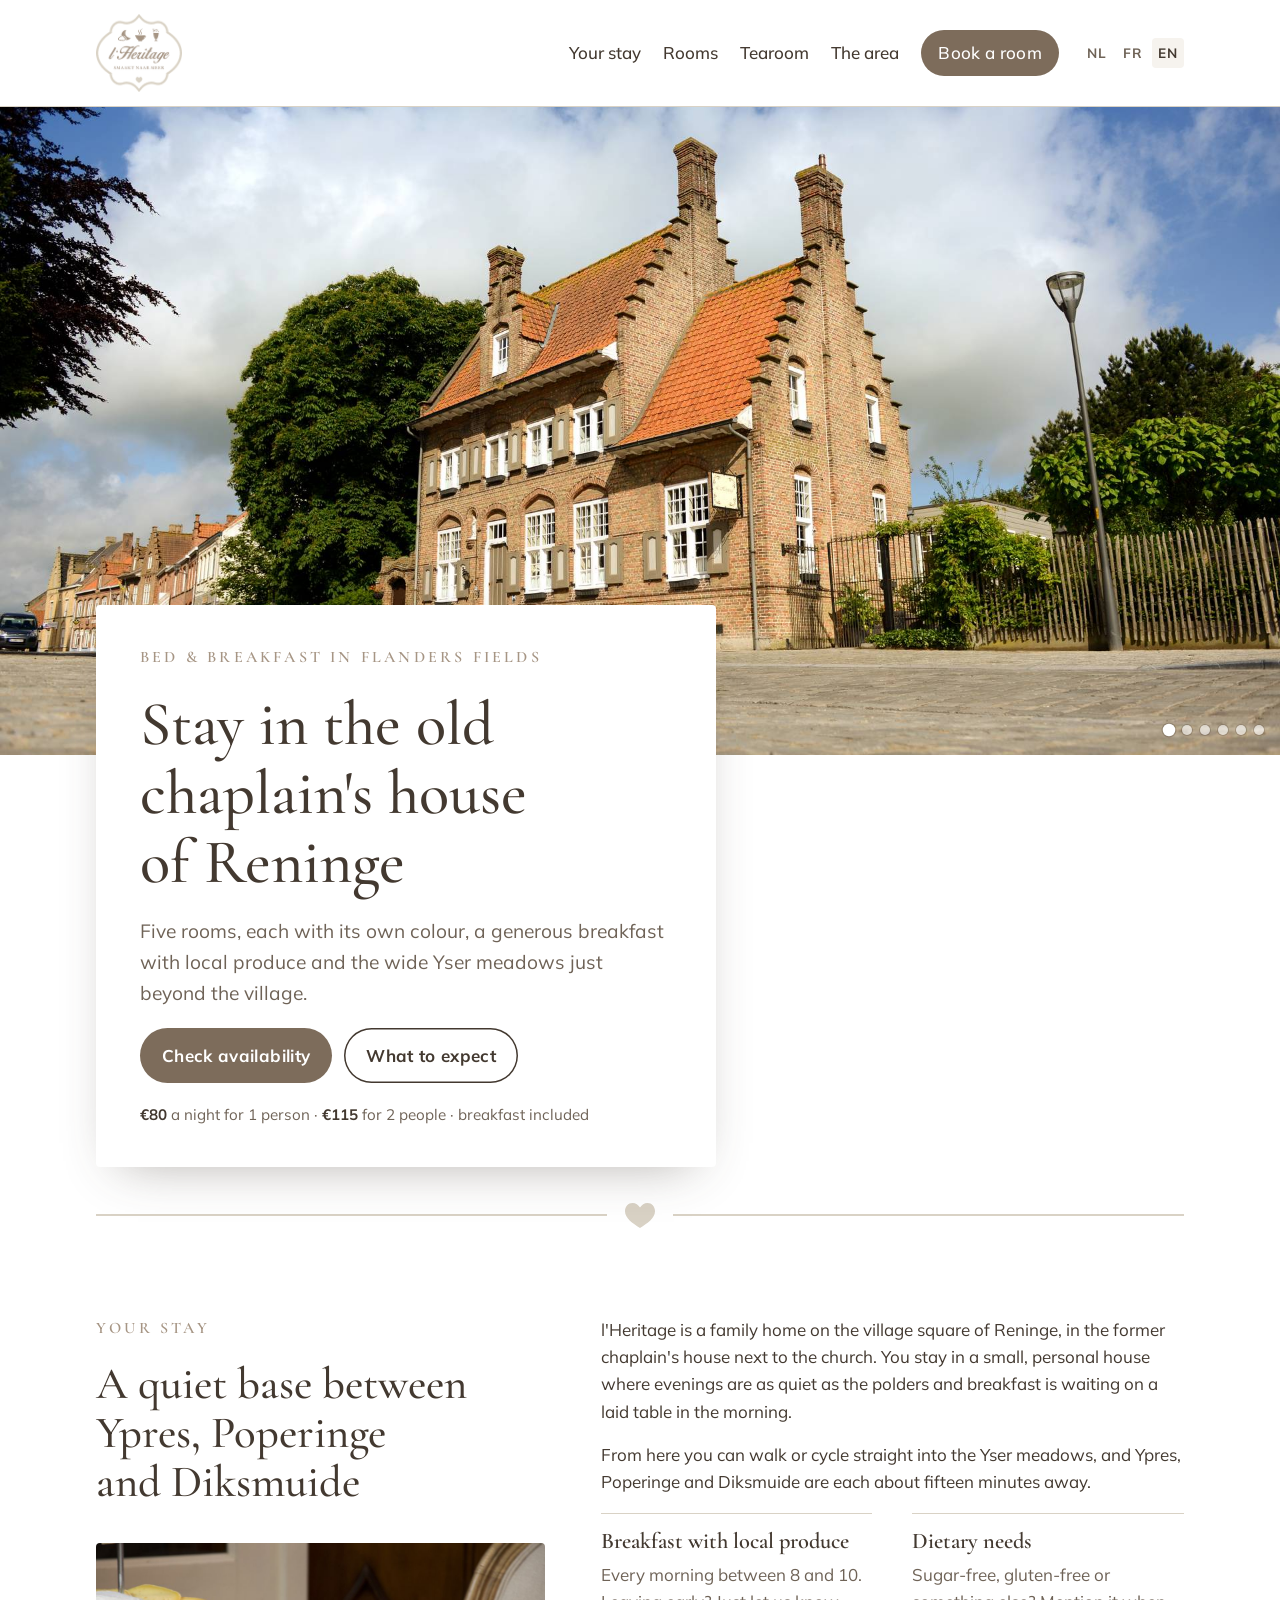
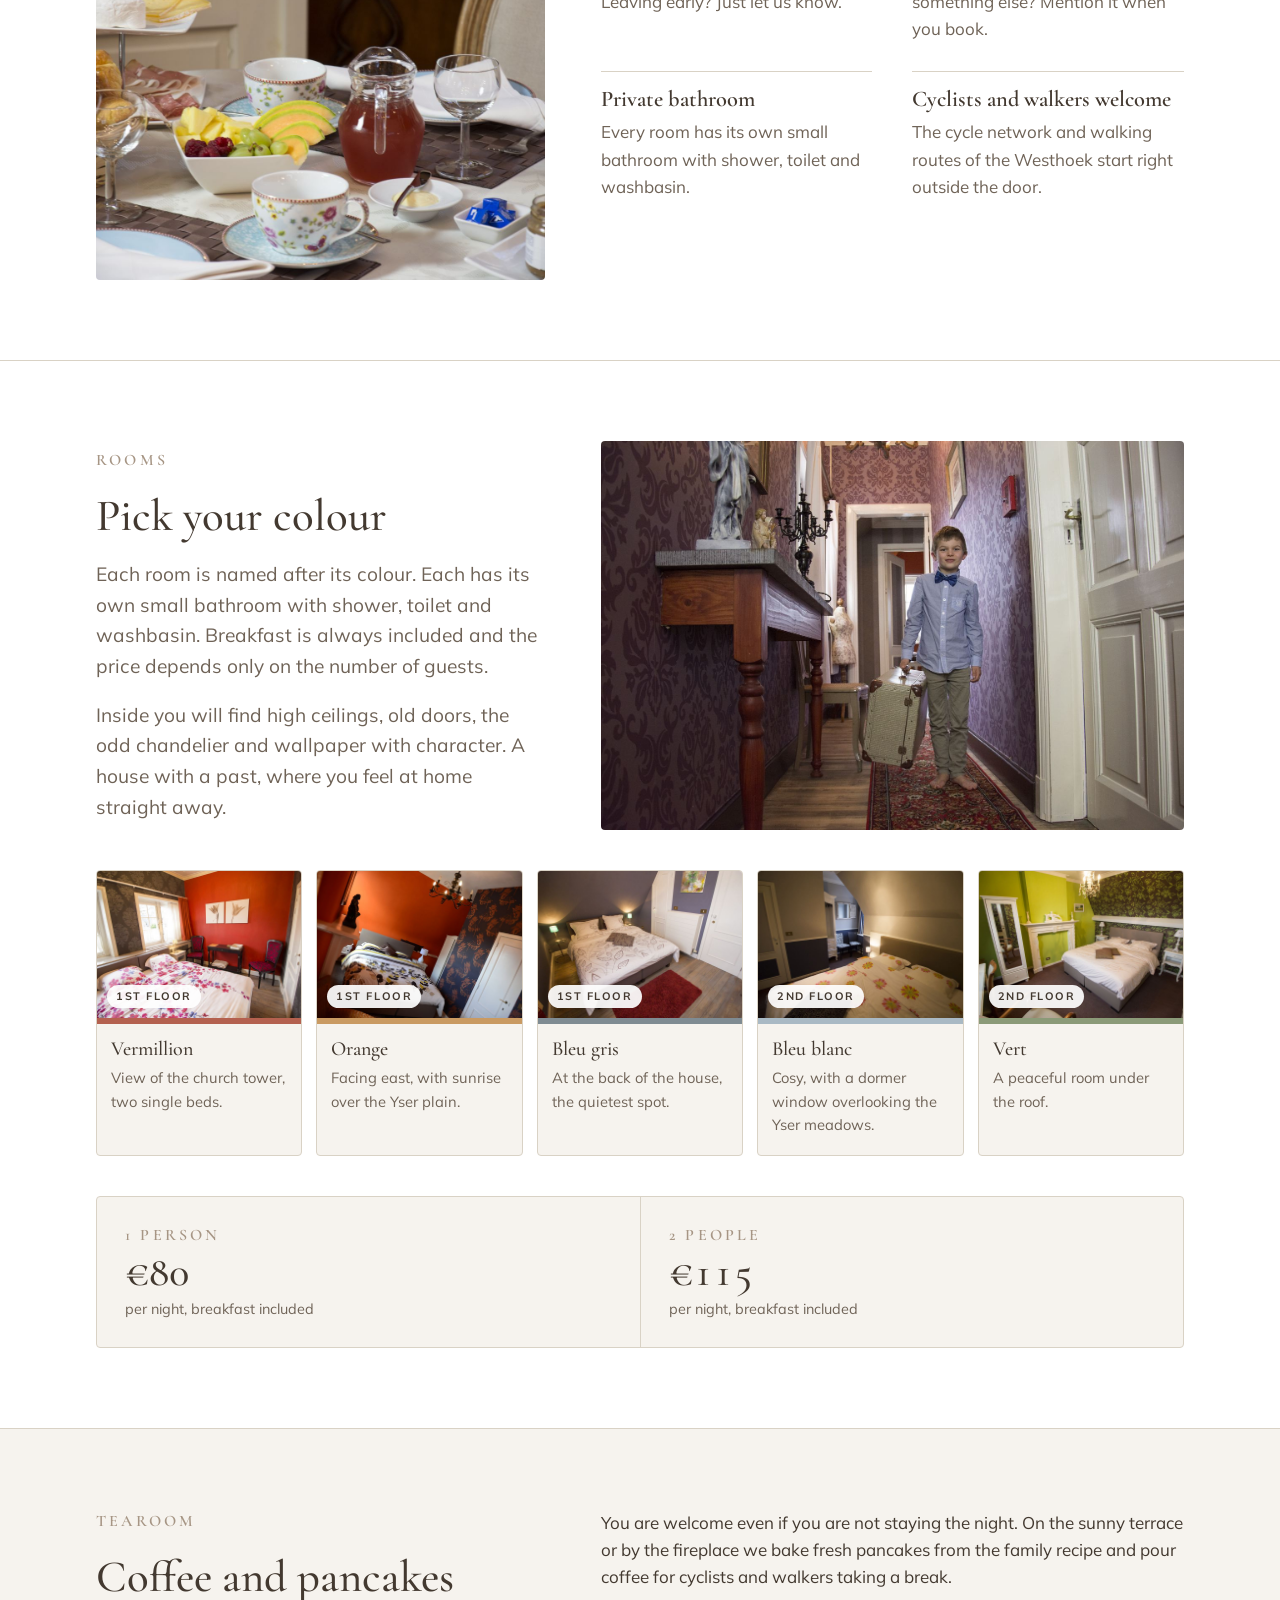
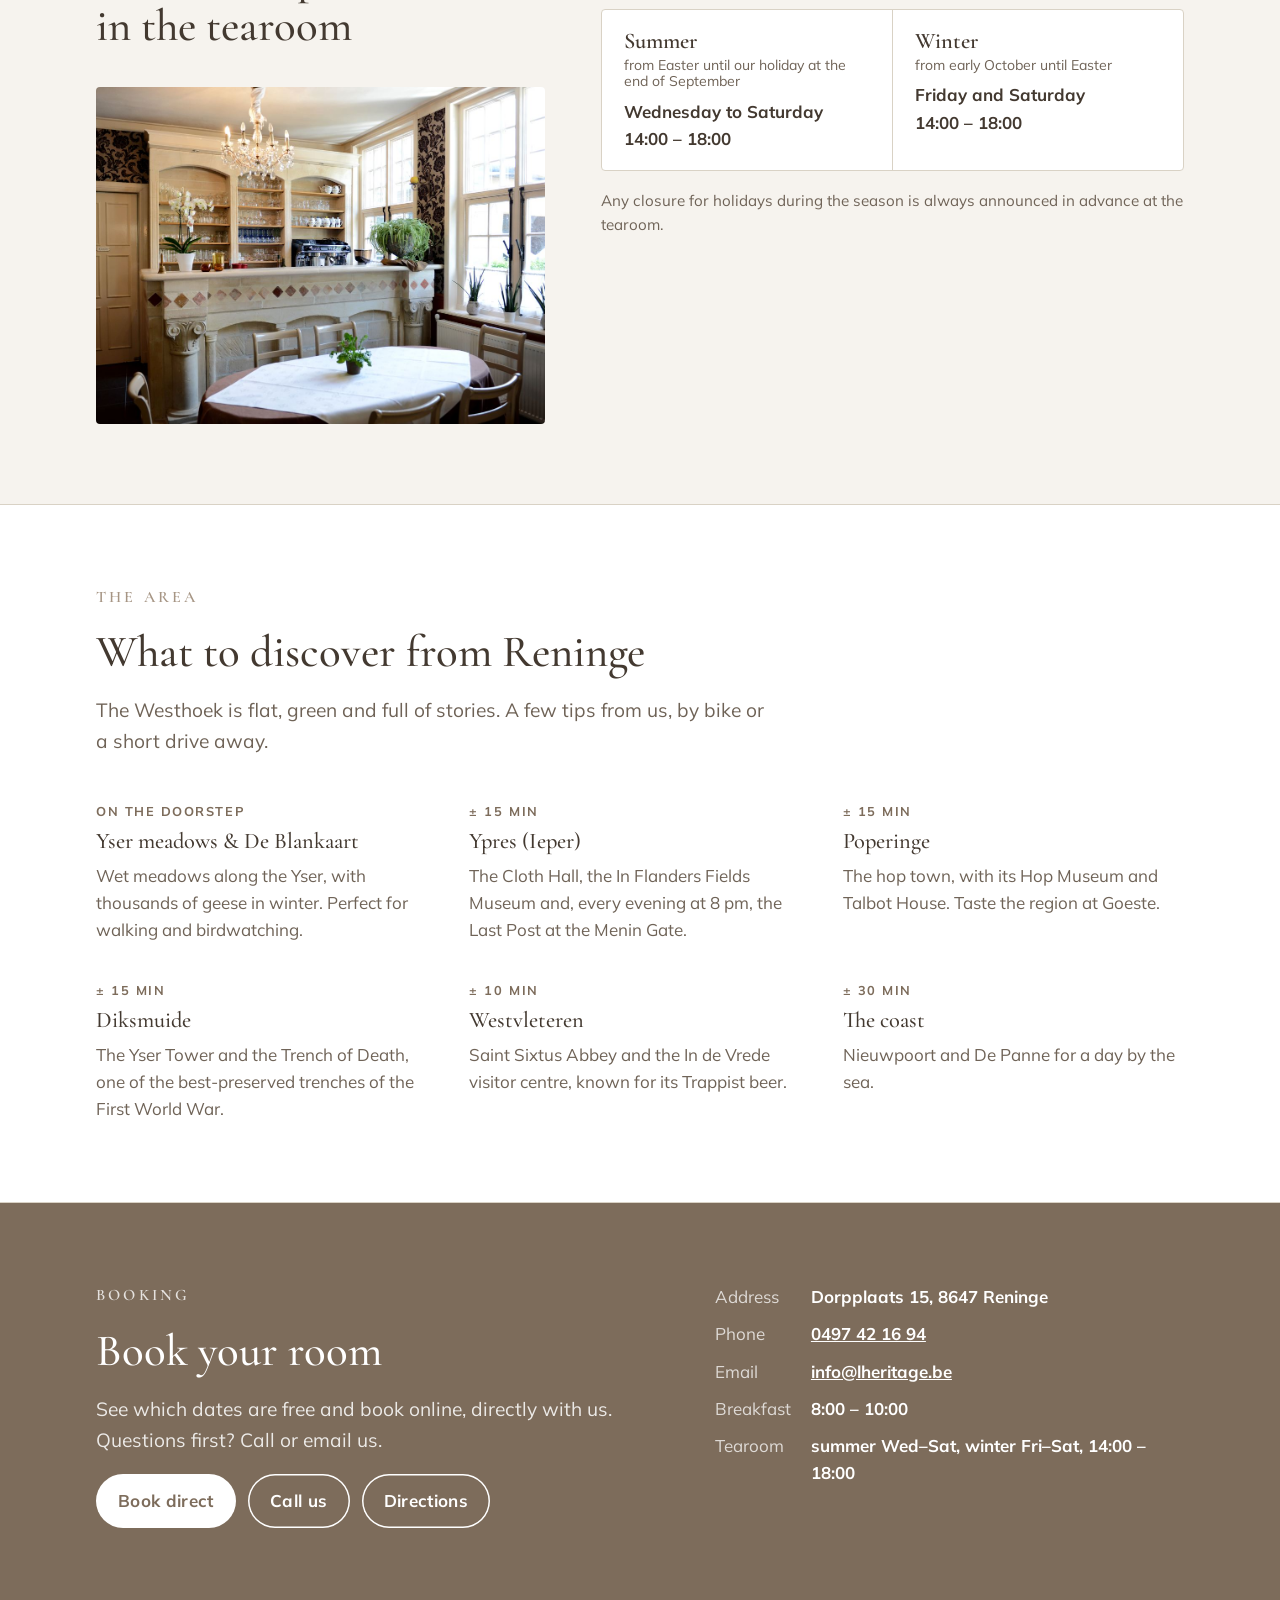
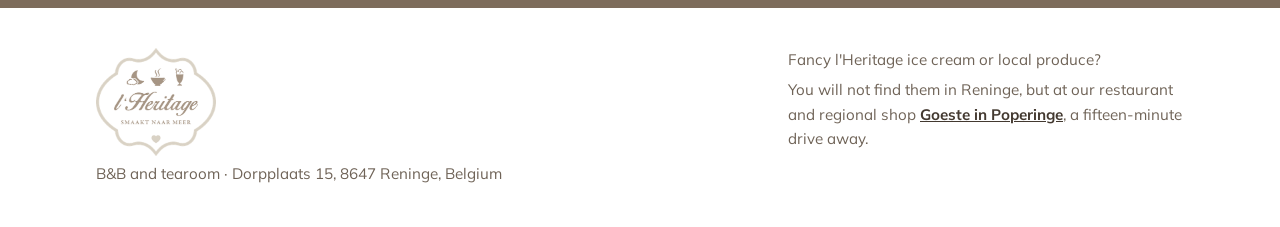
==== commit 531056ce: "Startbeeld als slideshow met zes foto's Gevel, terras en tuin, ontbijtzaal, kamer Vermillion, ontbij" ====
--- a/en/index.html
+++ b/en/index.html
@@ -22,7 +22,7 @@
   <link rel="preconnect" href="https://fonts.gstatic.com" crossorigin>
   <link rel="stylesheet" href="https://fonts.googleapis.com/css2?family=Cormorant+Garamond:ital,wght@0,500;0,600;1,500&family=Mulish:wght@400;600;700&display=swap">
   <link rel="stylesheet" href="../assets/css/style.css">
-  <script type="application/ld+json">{"@context": "https://schema.org", "@type": "BedAndBreakfast", "name": "l'Heritage", "url": "https://www.lheritage.be/en/", "image": "https://www.lheritage.be/assets/img/gevel-breed.jpg", "telephone": "+32 497 42 16 94", "email": "info@lheritage.be", "priceRange": "€80 – €115", "address": {"@type": "PostalAddress", "streetAddress": "Dorpplaats 15", "postalCode": "8647", "addressLocality": "Reninge", "addressCountry": "BE"}, "numberOfRooms": 5}</script>
+  <script type="application/ld+json">{"@context": "https://schema.org", "@type": "BedAndBreakfast", "name": "l'Heritage", "url": "https://www.lheritage.be/en/", "image": "https://www.lheritage.be/assets/img/slide-gevel.jpg", "telephone": "+32 497 42 16 94", "email": "info@lheritage.be", "priceRange": "€80 – €115", "address": {"@type": "PostalAddress", "streetAddress": "Dorpplaats 15", "postalCode": "8647", "addressLocality": "Reninge", "addressCountry": "BE"}, "numberOfRooms": 5}</script>
 </head>
 <body>
 <header class="site">
@@ -43,8 +43,14 @@
 
 <main id="top">
   <div class="hero">
-    <div class="hero-photo">
-      <img src="../assets/img/gevel-breed.jpg" srcset="../assets/img/gevel-breed-1200.jpg 1200w, ../assets/img/gevel-breed.jpg 2400w" sizes="100vw" alt="l'Heritage, the old chaplain's house on the village square of Reninge" width="2400" height="1602" fetchpriority="high">
+    <div class="hero-photo" data-slideshow>
+      <img class="slide is-active" src="../assets/img/slide-gevel.jpg" srcset="../assets/img/slide-gevel-1000.jpg 1000w, ../assets/img/slide-gevel.jpg 1920w" sizes="100vw" alt="l'Heritage, the old chaplain's house on the village square of Reninge" width="1920" height="1280" fetchpriority="high">
+      <img class="slide" style="object-position:50% 30%" src="../assets/img/slide-terras.jpg" srcset="../assets/img/slide-terras-1000.jpg 1000w, ../assets/img/slide-terras.jpg 1920w" sizes="100vw" alt="The terrace and garden with box hedges and hydrangeas" width="1920" height="1280" loading="lazy">
+      <img class="slide" src="../assets/img/slide-ontbijtzaal.jpg" srcset="../assets/img/slide-ontbijtzaal-1000.jpg 1000w, ../assets/img/slide-ontbijtzaal.jpg 1920w" sizes="100vw" alt="The breakfast room with red walls, chandelier and laid tables" width="1920" height="1280" loading="lazy">
+      <img class="slide" src="../assets/img/slide-vermillion.jpg" srcset="../assets/img/slide-vermillion-1000.jpg 1000w, ../assets/img/slide-vermillion.jpg 1920w" sizes="100vw" alt="The Vermillion room with its red wall and floral duvet" width="1920" height="1280" loading="lazy">
+      <img class="slide" src="../assets/img/slide-ontbijt.jpg" srcset="../assets/img/slide-ontbijt-1000.jpg 1000w, ../assets/img/slide-ontbijt.jpg 1920w" sizes="100vw" alt="Breakfast from above: rolls, cheese, fruit and coffee" width="1920" height="1280" loading="lazy">
+      <img class="slide" src="../assets/img/slide-tearoom.jpg" srcset="../assets/img/slide-tearoom-1000.jpg 1000w, ../assets/img/slide-tearoom.jpg 1920w" sizes="100vw" alt="The tearoom with its stone bar and chandelier" width="1920" height="1280" loading="lazy">
+      <div class="slide-dots" role="group" aria-label="Choose a photo"><button type="button" aria-label="Photo 1" aria-current="true"></button><button type="button" aria-label="Photo 2"></button><button type="button" aria-label="Photo 3"></button><button type="button" aria-label="Photo 4"></button><button type="button" aria-label="Photo 5"></button><button type="button" aria-label="Photo 6"></button></div>
     </div>
     <div class="wrap">
       <div class="hero-card">
@@ -183,5 +189,6 @@
     </div>
   </div>
 </footer>
+<script src="../assets/js/slideshow.js" defer></script>
 </body>
 </html>
--- a/assets/css/style.css
+++ b/assets/css/style.css
@@ -49,7 +49,13 @@
 
 /* hero: foto over de volledige breedte, tekst in een witte kaart die over de onderrand schuift */
 .hero-photo{position:relative;height:clamp(380px,72vh,760px);overflow:hidden;background:var(--surface)}
-.hero-photo img{display:block;width:100%;height:100%;max-width:100%;object-fit:cover;object-position:50% 45%}
+.hero-photo .slide{position:absolute;inset:0;display:block;width:100%;height:100%;max-width:100%;object-fit:cover;object-position:50% 45%;opacity:0;transition:opacity 1.4s ease}
+.hero-photo .slide.is-active{opacity:1}
+.slide-dots{position:absolute;right:max(16px,env(safe-area-inset-right,0px));bottom:20px;z-index:2;display:flex;gap:8px}
+.slide-dots button{width:10px;height:10px;padding:0;border:0;border-radius:50%;background:rgba(255,255,255,.6);box-shadow:0 0 0 1px rgba(67,57,48,.25);cursor:pointer}
+.slide-dots button[aria-current="true"]{background:#fff;transform:scale(1.25)}
+@media (prefers-reduced-motion:reduce){.hero-photo .slide{transition:none}}
+@media (max-width:820px){.slide-dots{bottom:auto;top:16px}}
 .hero-card{position:relative;z-index:1;margin-top:-150px;max-width:620px;background:var(--bg);padding:40px 44px;border-radius:4px;box-shadow:0 18px 50px -24px rgba(67,57,48,.45);display:flex;flex-direction:column;gap:20px}
 .hero-card h1{font-size:clamp(2.3rem,5vw,3.9rem)}
 .price-note{font-size:.95rem;color:var(--muted)}
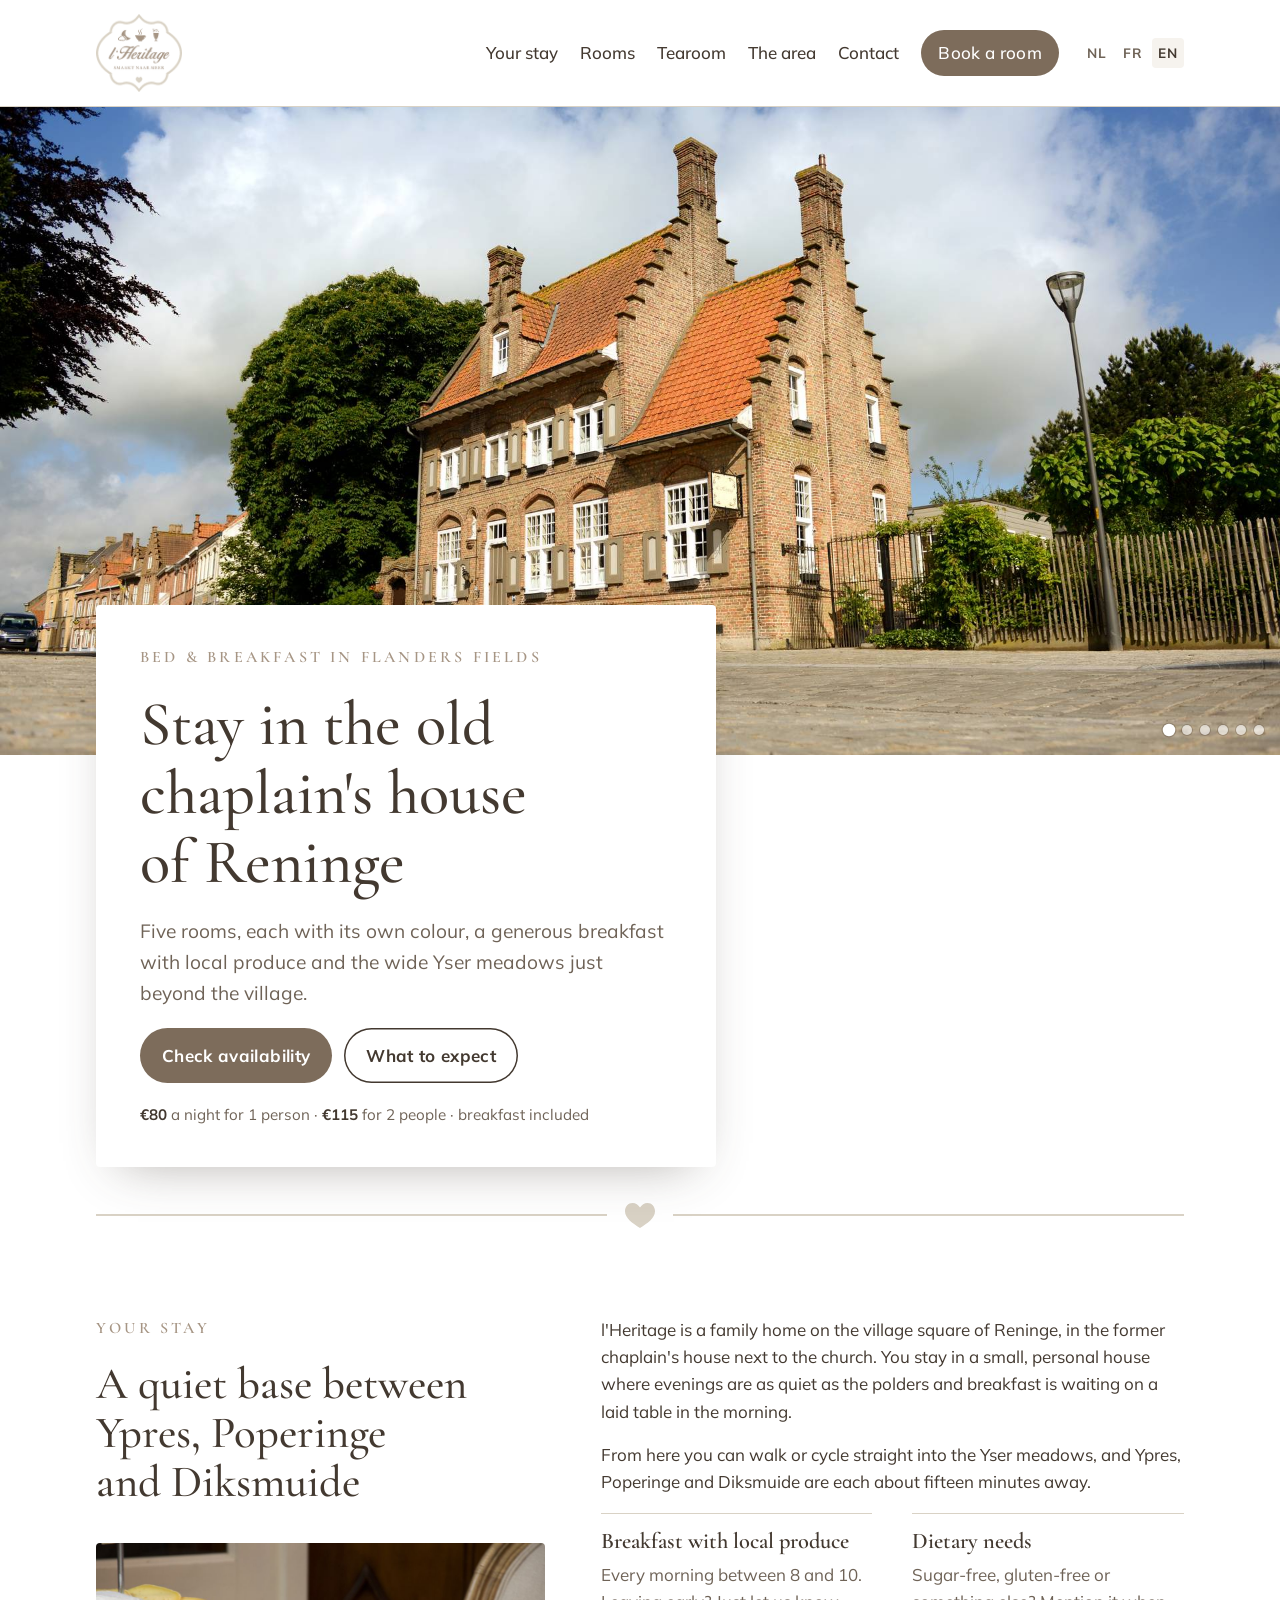
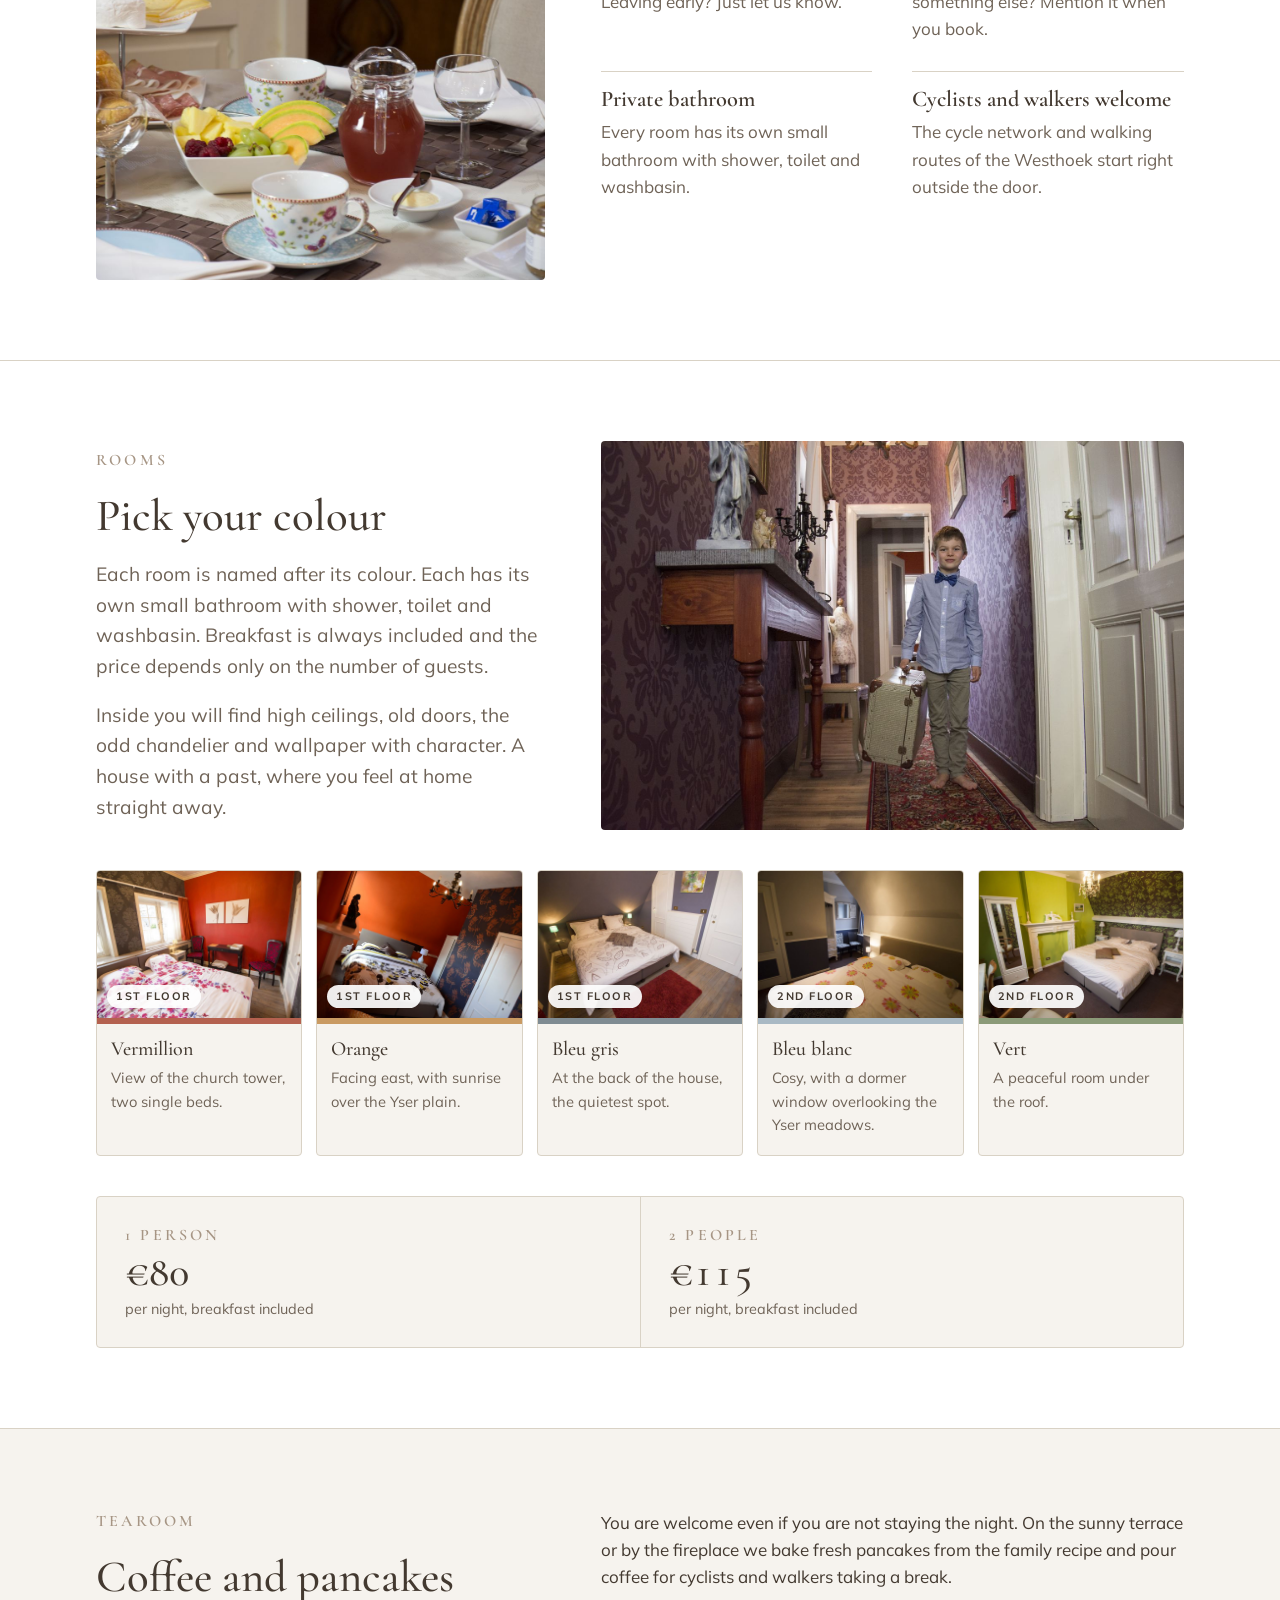
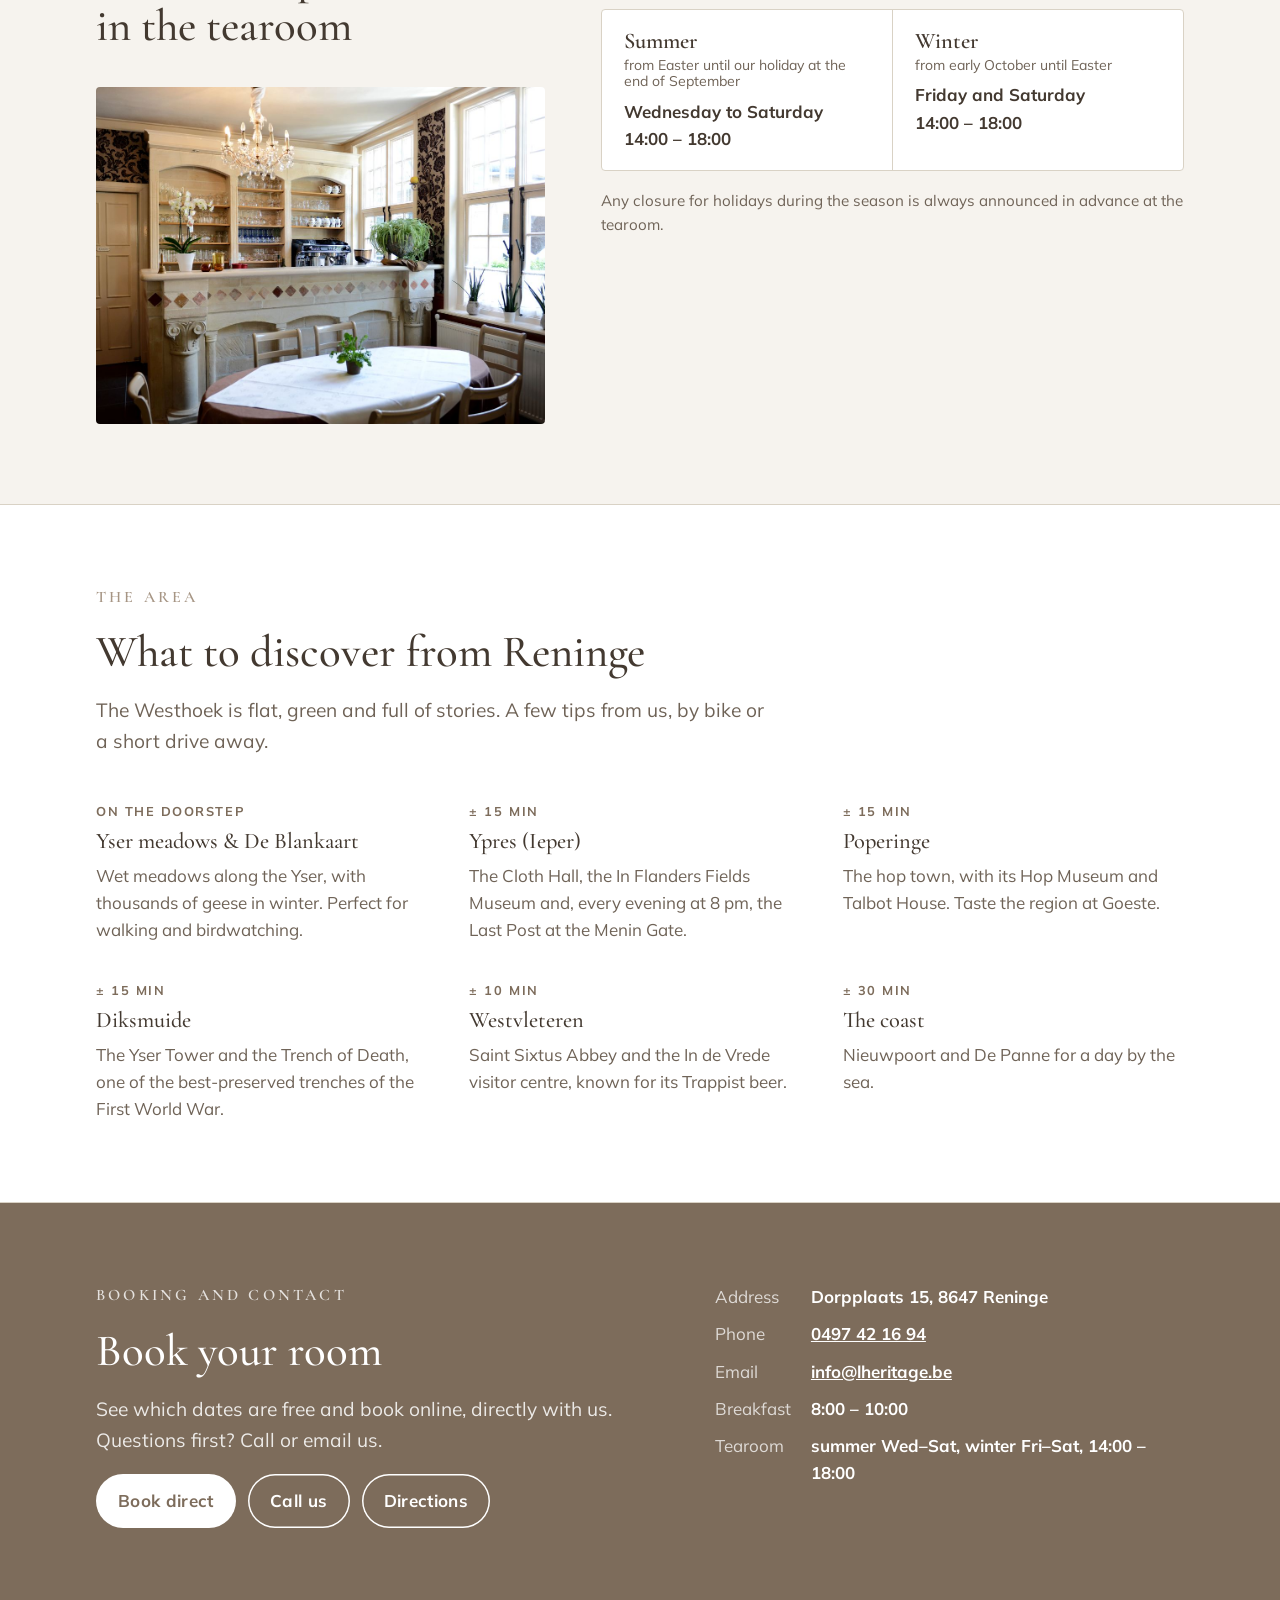
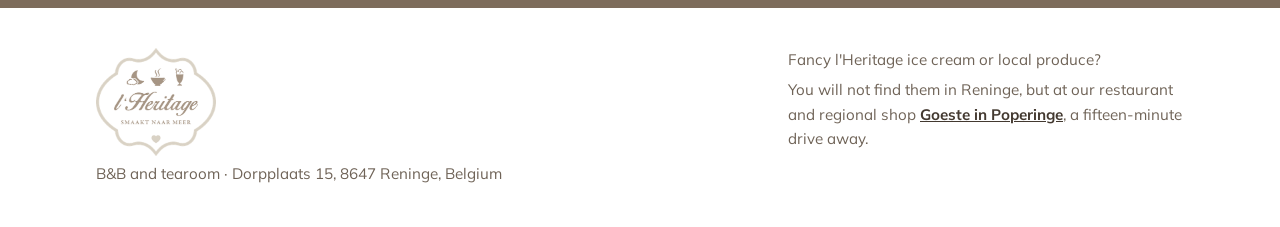
==== commit 8b96f76d: "Contact in het menu Nieuwe menulink 'Contact' die naar het blok 'Boeken en contact' springt, in de d" ====
--- a/en/index.html
+++ b/en/index.html
@@ -34,6 +34,7 @@
       <a href="#kamers">Rooms</a>
       <a href="#tearoom">Tearoom</a>
       <a href="#streek">The area</a>
+      <a href="#boeken">Contact</a>
       <a class="btn" href="#boeken">Book a room</a>
       </nav>
       <nav class="lang" aria-label="Language"><a href="../" lang="nl">NL</a><a href="../fr/" lang="fr">FR</a><a href="../en/" aria-current="page" lang="en">EN</a></nav>
@@ -155,7 +156,7 @@
   <section id="boeken" class="book">
     <div class="wrap book-grid">
       <div class="stack">
-        <span class="eyebrow" style="color:inherit;opacity:.8">Booking</span>
+        <span class="eyebrow" style="color:inherit;opacity:.8">Booking and contact</span>
         <h2>Book your room</h2>
         <p class="lead">See which dates are free and book online, directly with us. Questions first? Call or email us.</p>
         <div class="actions">
@@ -164,7 +165,7 @@
           <a class="btn ghost" href="https://www.google.com/maps/search/?api=1&query=Dorpplaats+15+8647+Reninge" target="_blank" rel="noopener">Directions</a>
         </div>
       </div>
-      <div class="contact">
+      <div class="contact" id="contact">
         <dl>
           <dt>Address</dt><dd>Dorpplaats 15, 8647 Reninge</dd>
           <dt>Phone</dt><dd><a href="tel:+32497421694">0497 42 16 94</a></dd>
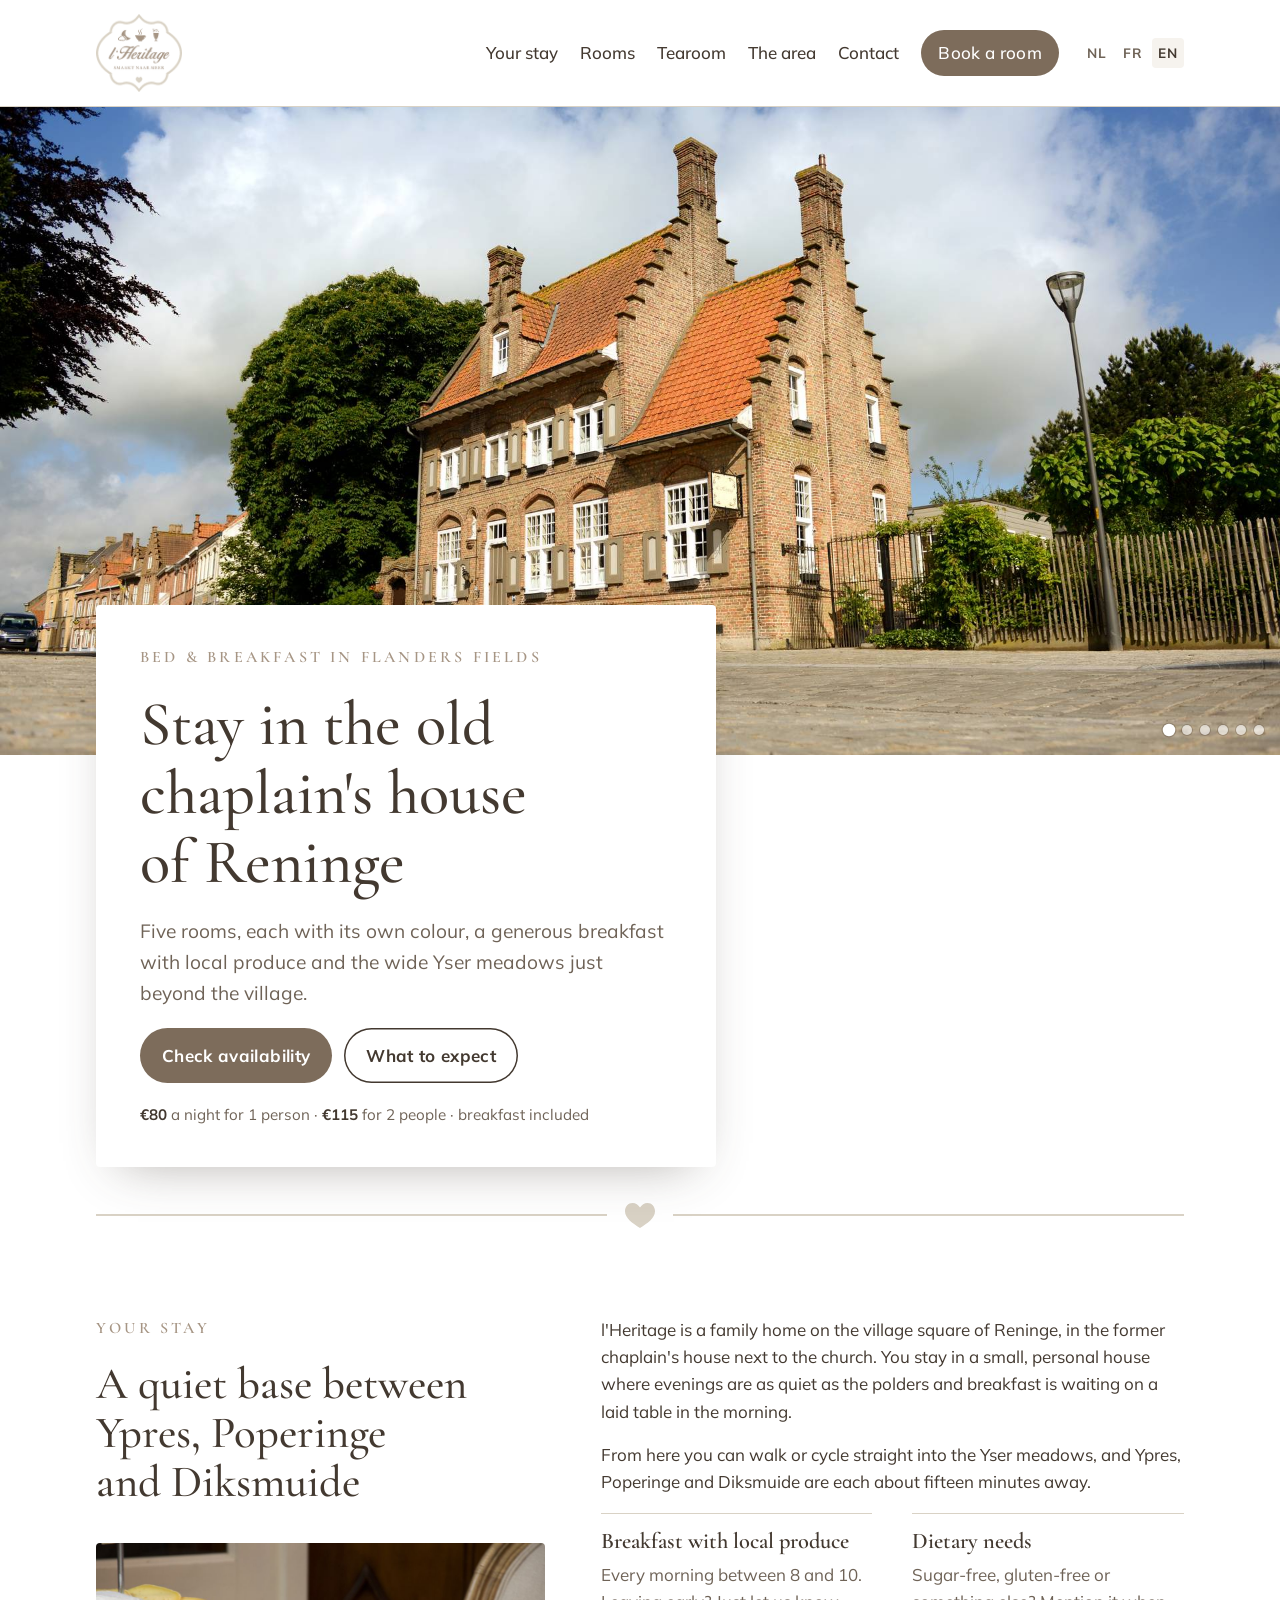
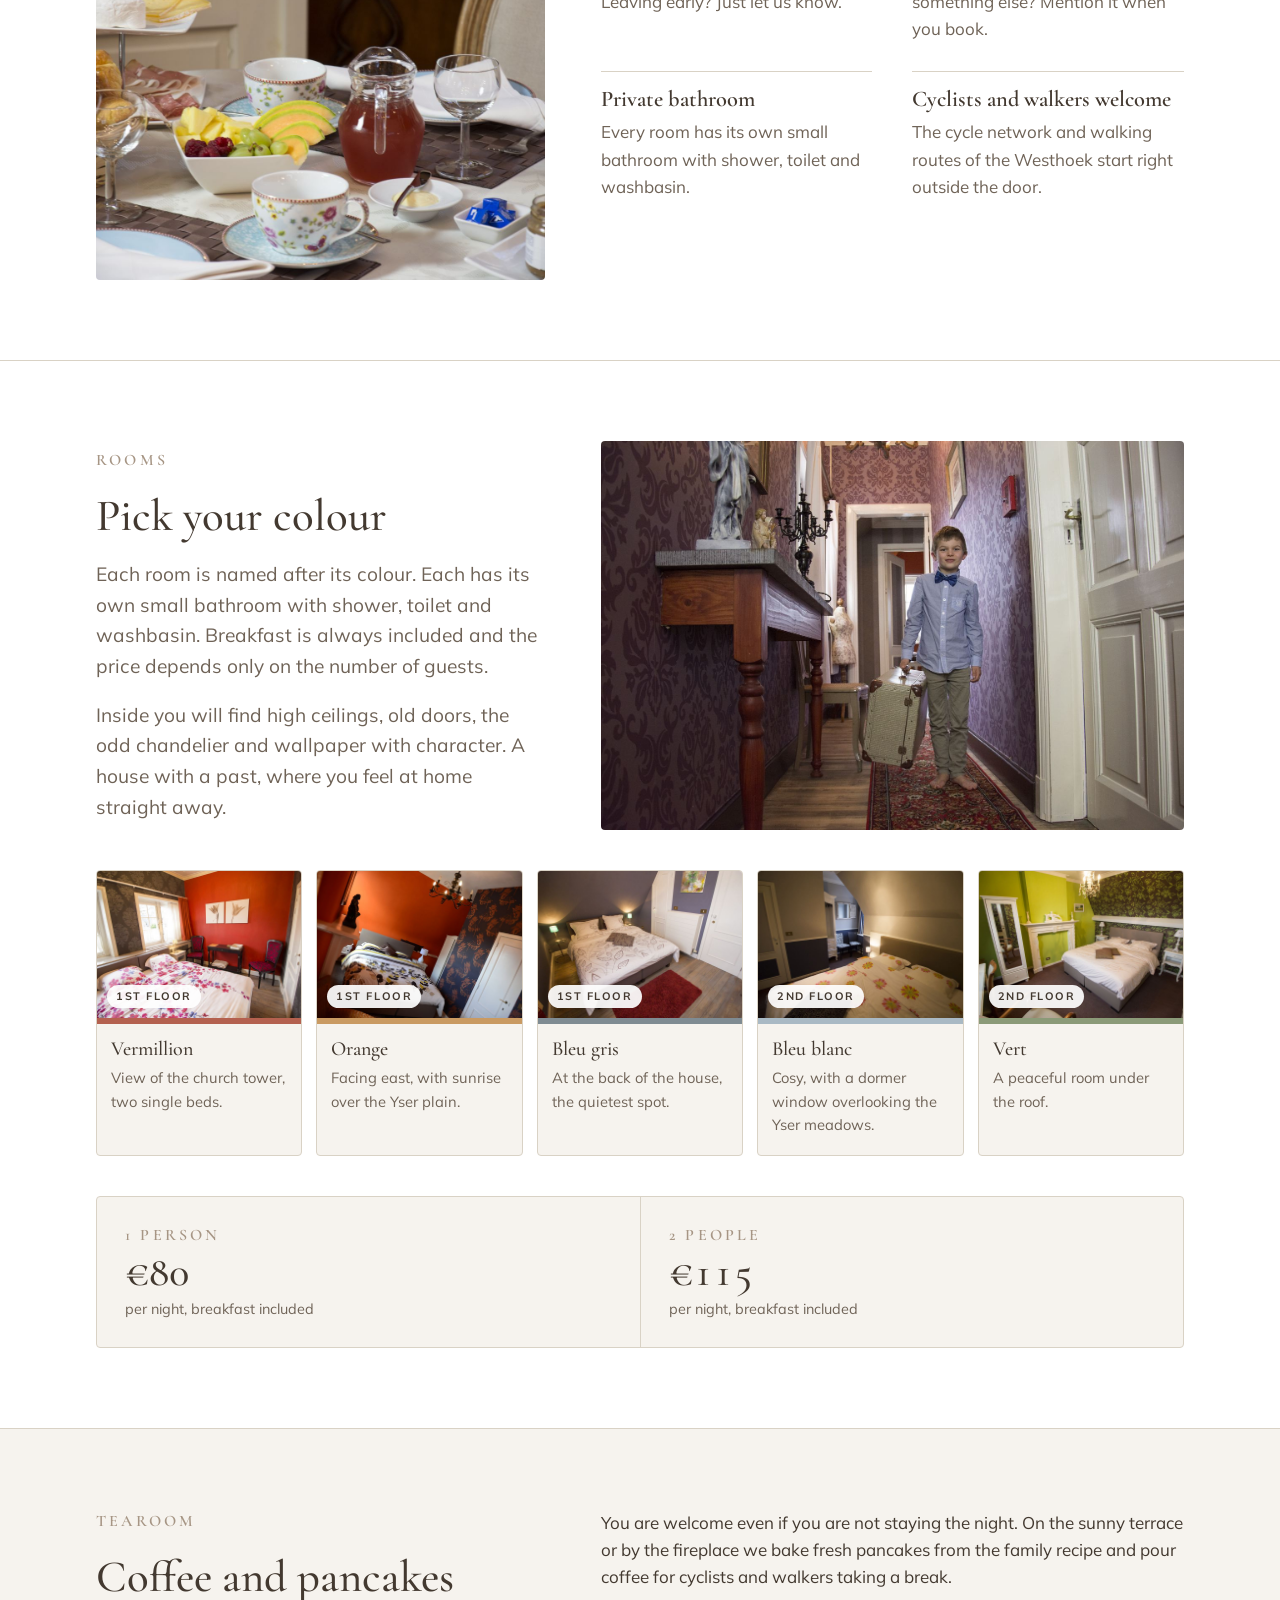
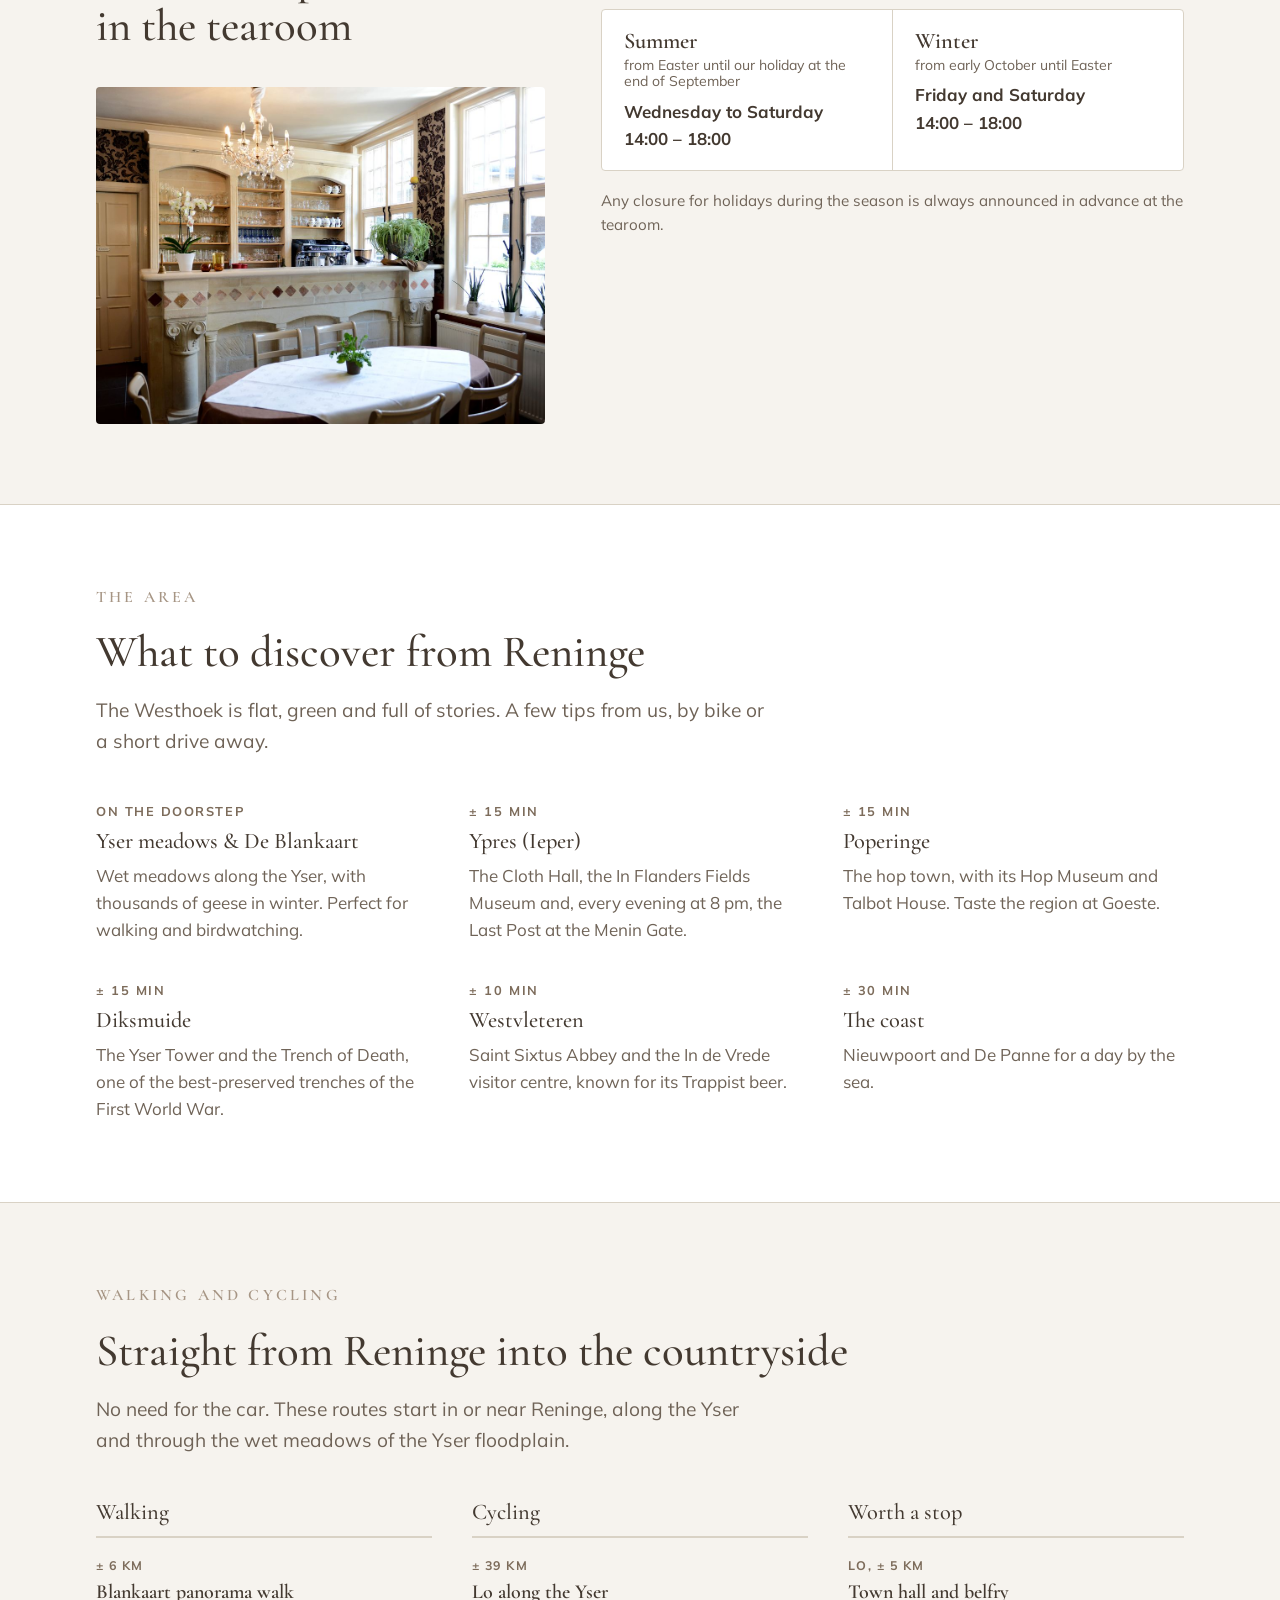
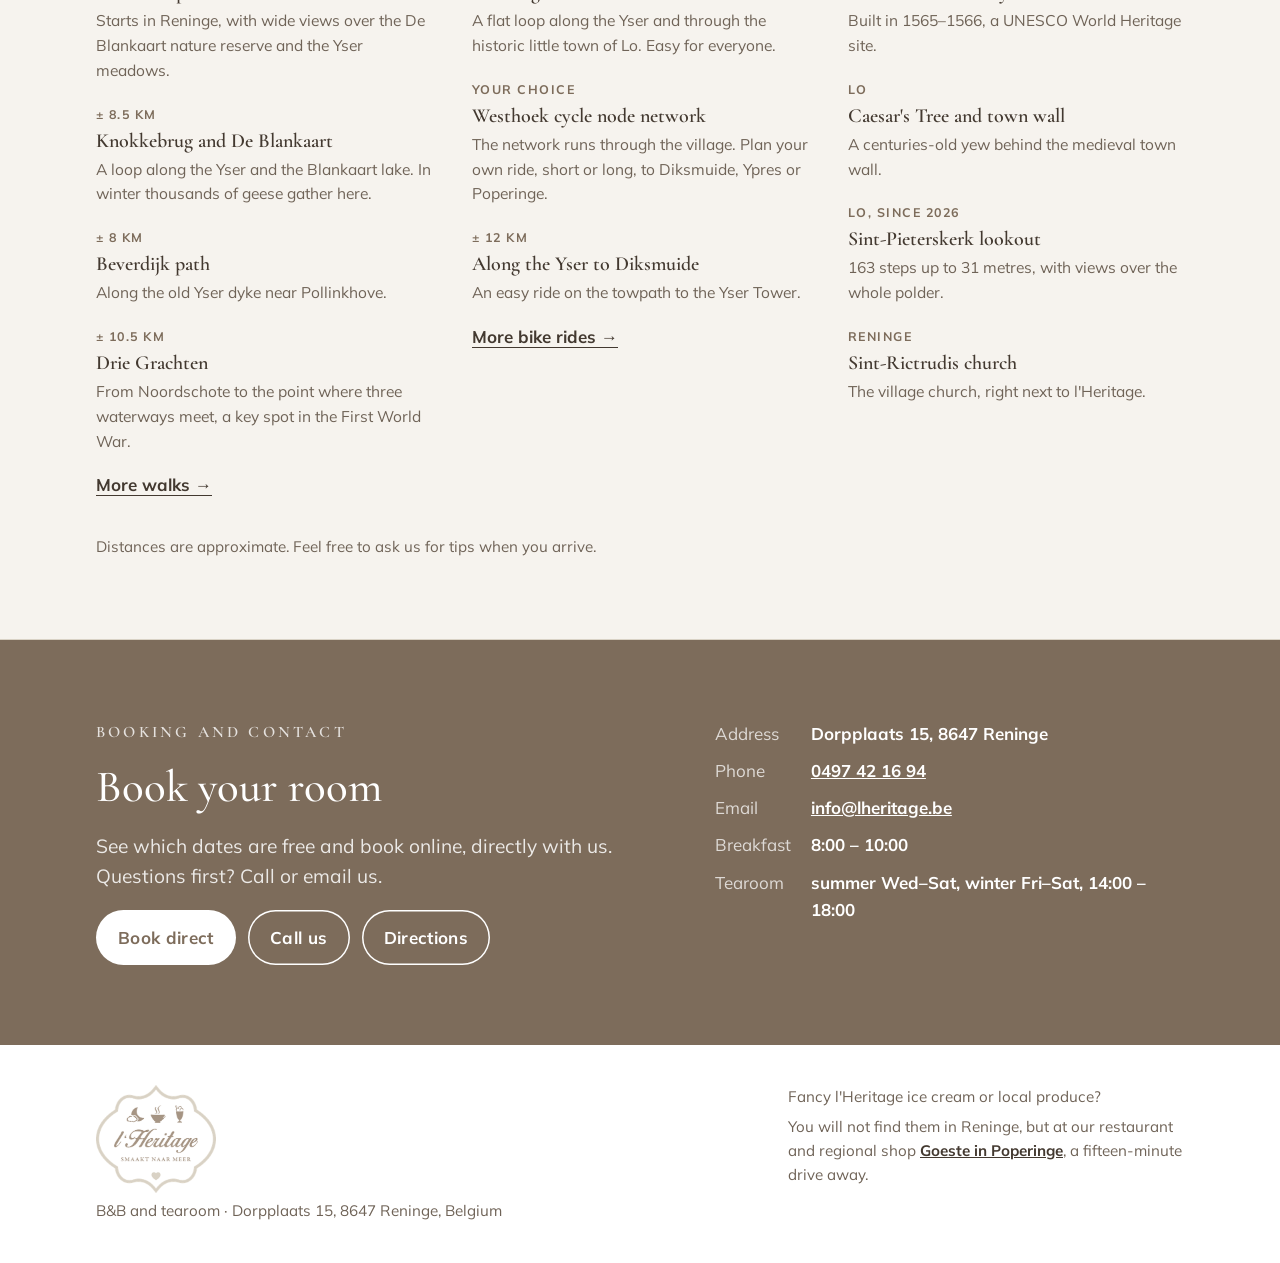
==== commit 905aa836: "Wandelen en fietsen vanuit Reninge Nieuw blok met vier wandelingen, drie fietsroutes en bezienswaard" ====
--- a/en/index.html
+++ b/en/index.html
@@ -153,6 +153,47 @@
     </div>
   </section>
 
+  <section id="wandelen" class="outdoors">
+    <div class="wrap">
+      <div class="stack">
+        <span class="eyebrow">Walking and cycling</span>
+        <h2>Straight from Reninge into the countryside</h2>
+        <p class="lead">No need for the car. These routes start in or near Reninge, along the Yser and through the wet meadows of the Yser floodplain.</p>
+      </div>
+      <div class="routes">
+        <div class="route-col">
+          <h3>Walking</h3>
+          <ul>
+            <li><span class="dist">± 6 km</span><h4>Blankaart panorama walk</h4><p>Starts in Reninge, with wide views over the De Blankaart nature reserve and the Yser meadows.</p></li>
+            <li><span class="dist">± 8.5 km</span><h4>Knokkebrug and De Blankaart</h4><p>A loop along the Yser and the Blankaart lake. In winter thousands of geese gather here.</p></li>
+            <li><span class="dist">± 8 km</span><h4>Beverdijk path</h4><p>Along the old Yser dyke near Pollinkhove.</p></li>
+            <li><span class="dist">± 10.5 km</span><h4>Drie Grachten</h4><p>From Noordschote to the point where three waterways meet, a key spot in the First World War.</p></li>
+            </ul>
+          <a class="more" href="https://www.komoot.com/guide/654180/hiking-around-lo-reninge" target="_blank" rel="noopener">More walks →</a>
+        </div>
+        <div class="route-col">
+          <h3>Cycling</h3>
+          <ul>
+            <li><span class="dist">± 39 km</span><h4>Lo along the Yser</h4><p>A flat loop along the Yser and through the historic little town of Lo. Easy for everyone.</p></li>
+            <li><span class="dist">Your choice</span><h4>Westhoek cycle node network</h4><p>The network runs through the village. Plan your own ride, short or long, to Diksmuide, Ypres or Poperinge.</p></li>
+            <li><span class="dist">± 12 km</span><h4>Along the Yser to Diksmuide</h4><p>An easy ride on the towpath to the Yser Tower.</p></li>
+            </ul>
+          <a class="more" href="https://www.komoot.com/guide/654183/cycling-around-lo-reninge" target="_blank" rel="noopener">More bike rides →</a>
+        </div>
+        <div class="route-col">
+          <h3>Worth a stop</h3>
+          <ul>
+            <li><span class="dist">Lo, ± 5 km</span><h4>Town hall and belfry</h4><p>Built in 1565–1566, a UNESCO World Heritage site.</p></li>
+            <li><span class="dist">Lo</span><h4>Caesar's Tree and town wall</h4><p>A centuries-old yew behind the medieval town wall.</p></li>
+            <li><span class="dist">Lo, since 2026</span><h4>Sint-Pieterskerk lookout</h4><p>163 steps up to 31 metres, with views over the whole polder.</p></li>
+            <li><span class="dist">Reninge</span><h4>Sint-Rictrudis church</h4><p>The village church, right next to l'Heritage.</p></li>
+            </ul>
+        </div>
+      </div>
+      <p class="route-note">Distances are approximate. Feel free to ask us for tips when you arrive.</p>
+    </div>
+  </section>
+
   <section id="boeken" class="book">
     <div class="wrap book-grid">
       <div class="stack">
--- a/assets/css/style.css
+++ b/assets/css/style.css
@@ -120,6 +120,20 @@
 @media (max-width:820px){.places{grid-template-columns:repeat(2,minmax(0,1fr))}}
 @media (max-width:560px){.places{grid-template-columns:1fr}}
 
+/* wandelen en fietsen */
+.outdoors{background:var(--surface)}
+.routes{display:grid;grid-template-columns:repeat(3,minmax(0,1fr));gap:40px;margin-top:44px}
+.route-col{display:flex;flex-direction:column;gap:18px;min-width:0}
+.route-col h3{padding-bottom:12px;border-bottom:2px solid var(--line)}
+.route-col ul{list-style:none;margin:0;padding:0;display:flex;flex-direction:column;gap:22px}
+.route-col li{display:flex;flex-direction:column;gap:4px}
+.route-col h4{margin:0;font-family:var(--display);font-weight:600;font-size:1.25rem;line-height:1.2}
+.route-col .dist{font-size:.78rem;letter-spacing:.12em;text-transform:uppercase;color:var(--accent);font-weight:700}
+.route-col p{color:var(--muted);font-size:.97rem}
+.route-col .more{font-weight:700;text-underline-offset:4px}
+.route-note{margin-top:36px;font-size:.95rem;color:var(--muted)}
+@media (max-width:900px){.routes{grid-template-columns:1fr;gap:44px}}
+
 /* boeken */
 .book{background:var(--accent);color:var(--accent-ink)}
 .book .lead{color:inherit;opacity:.85}
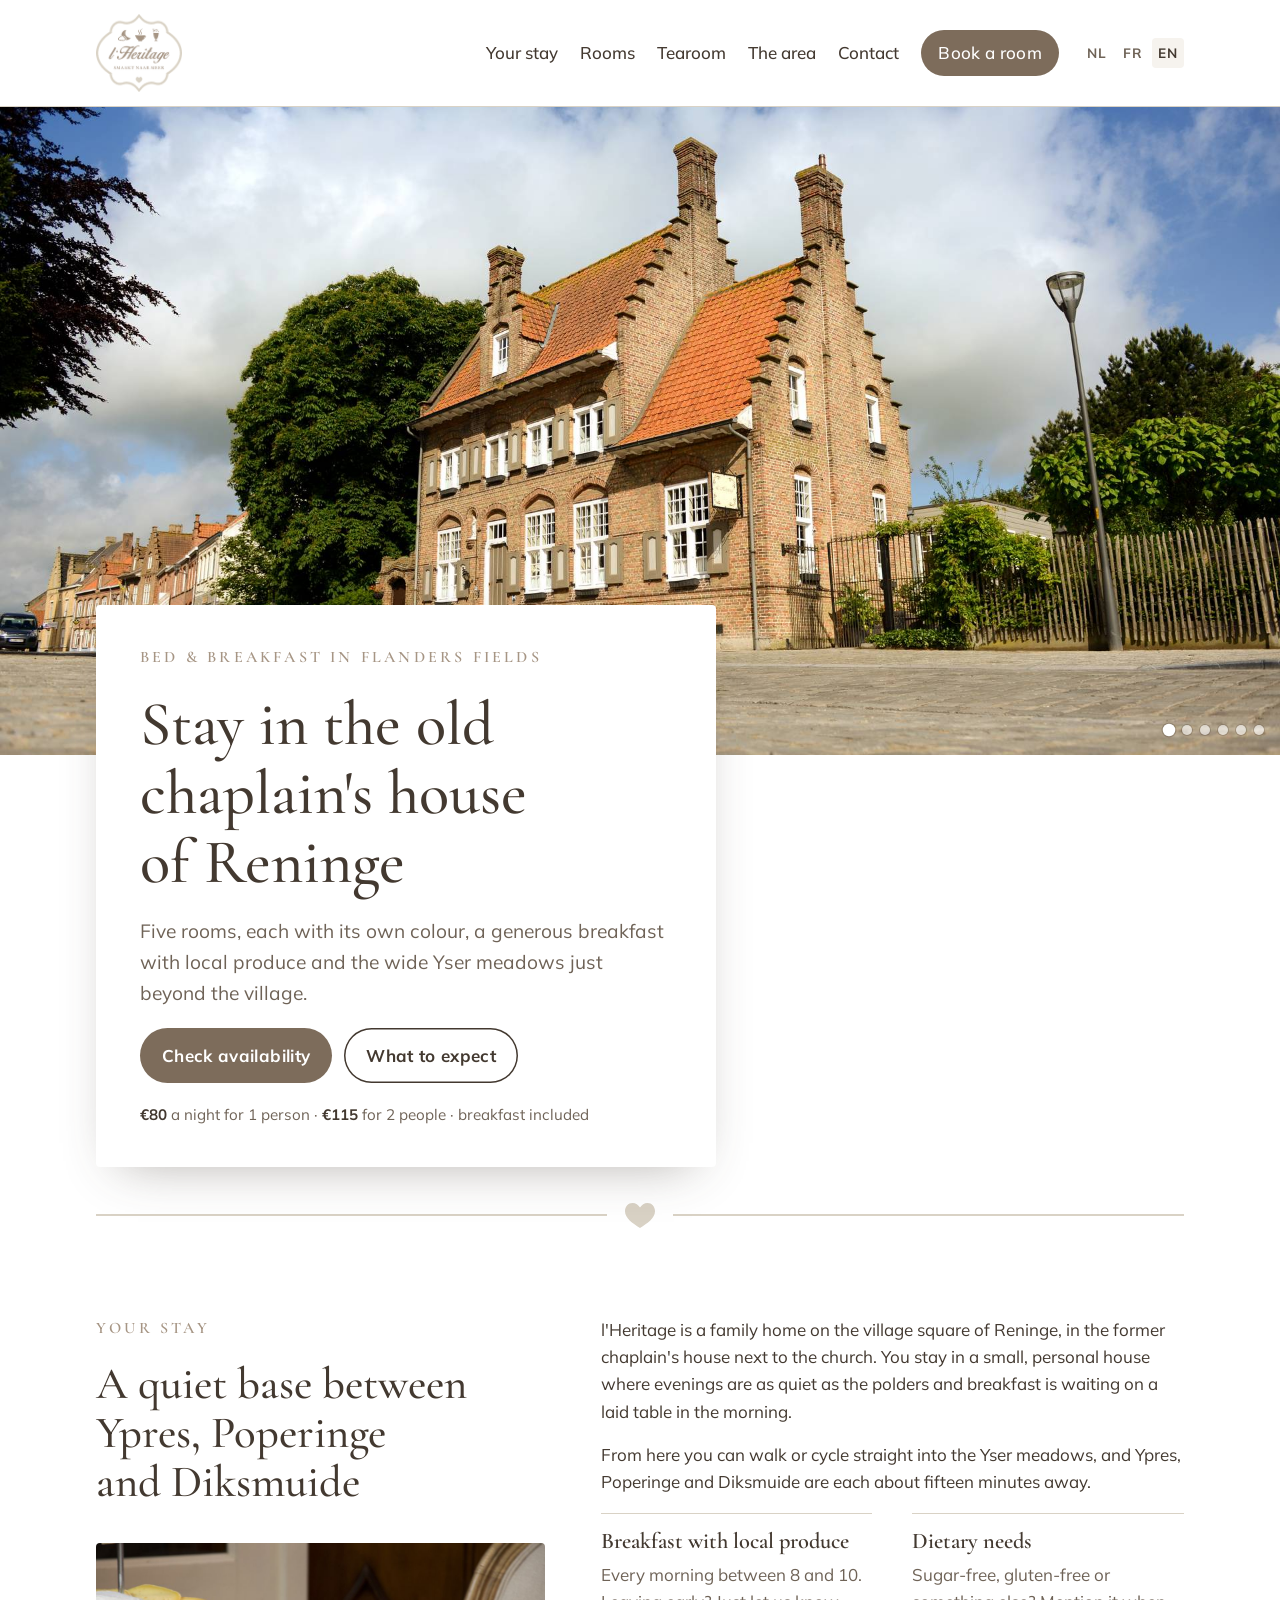
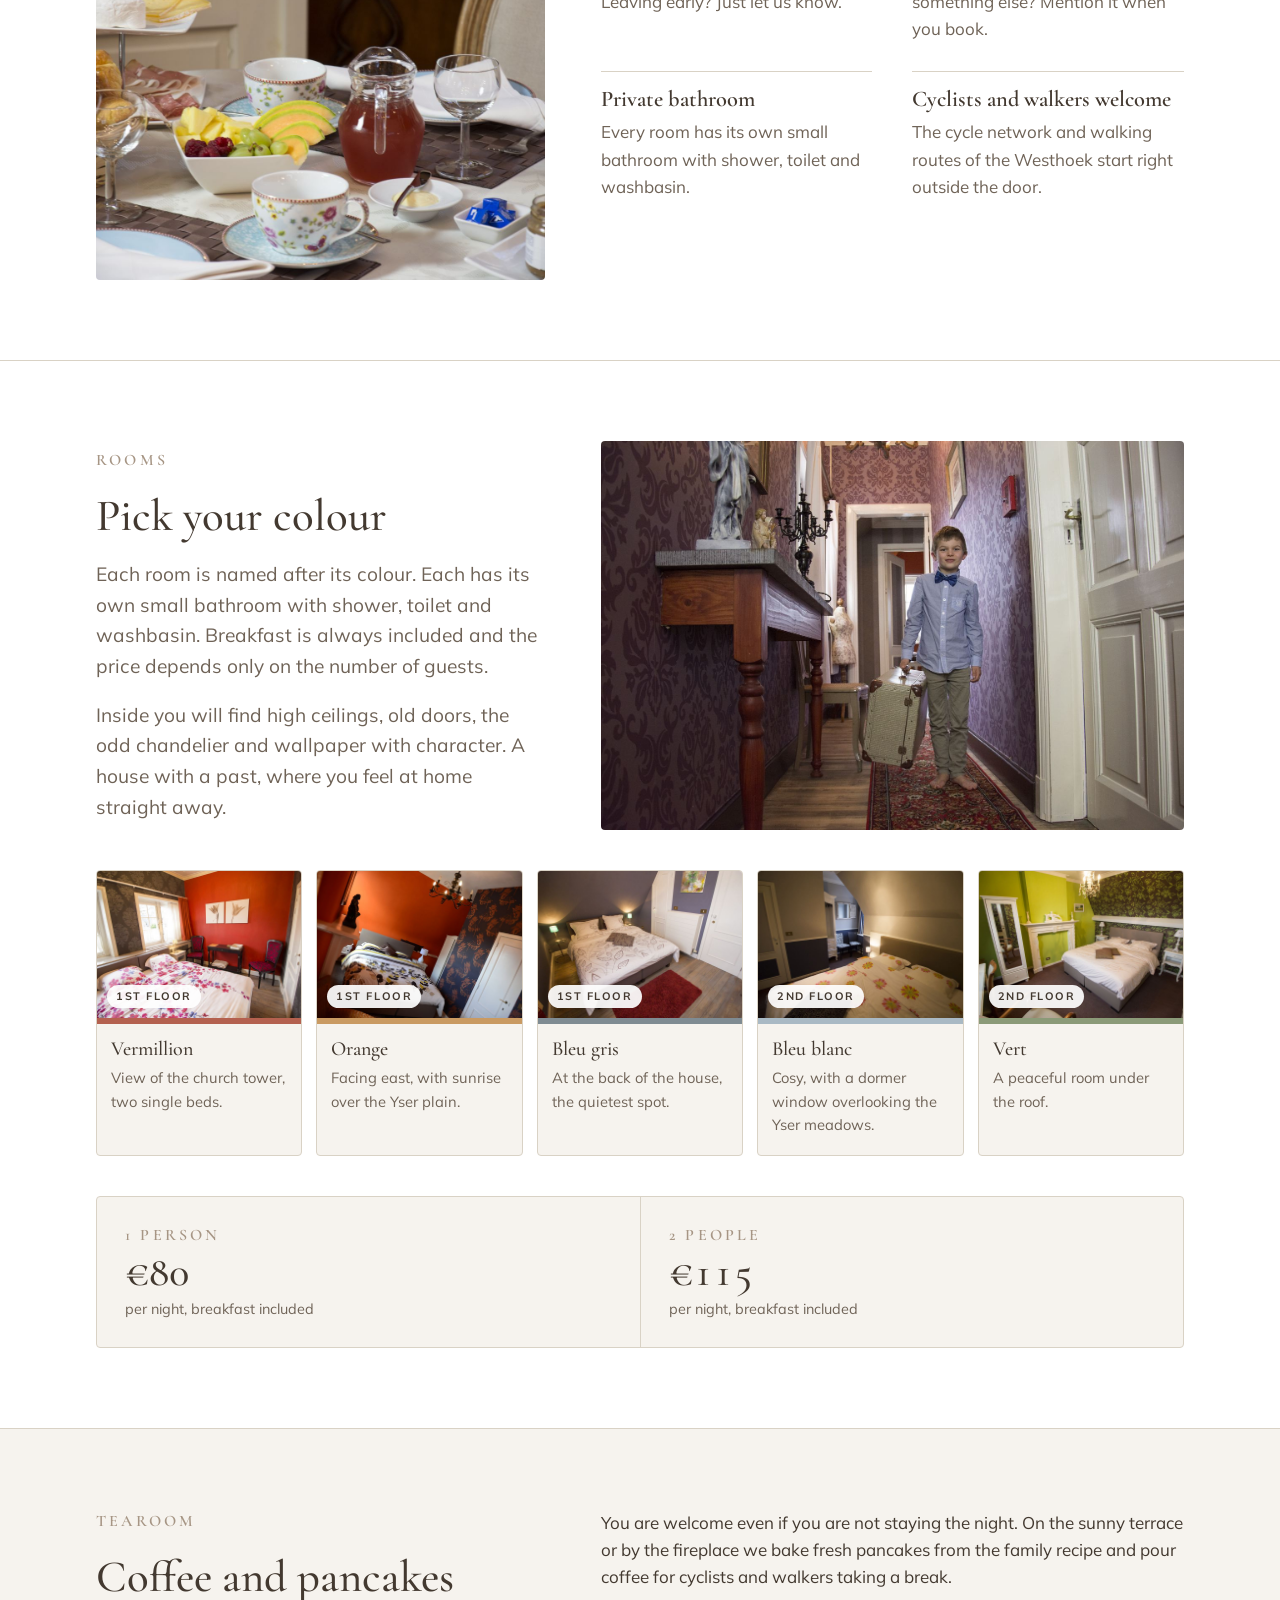
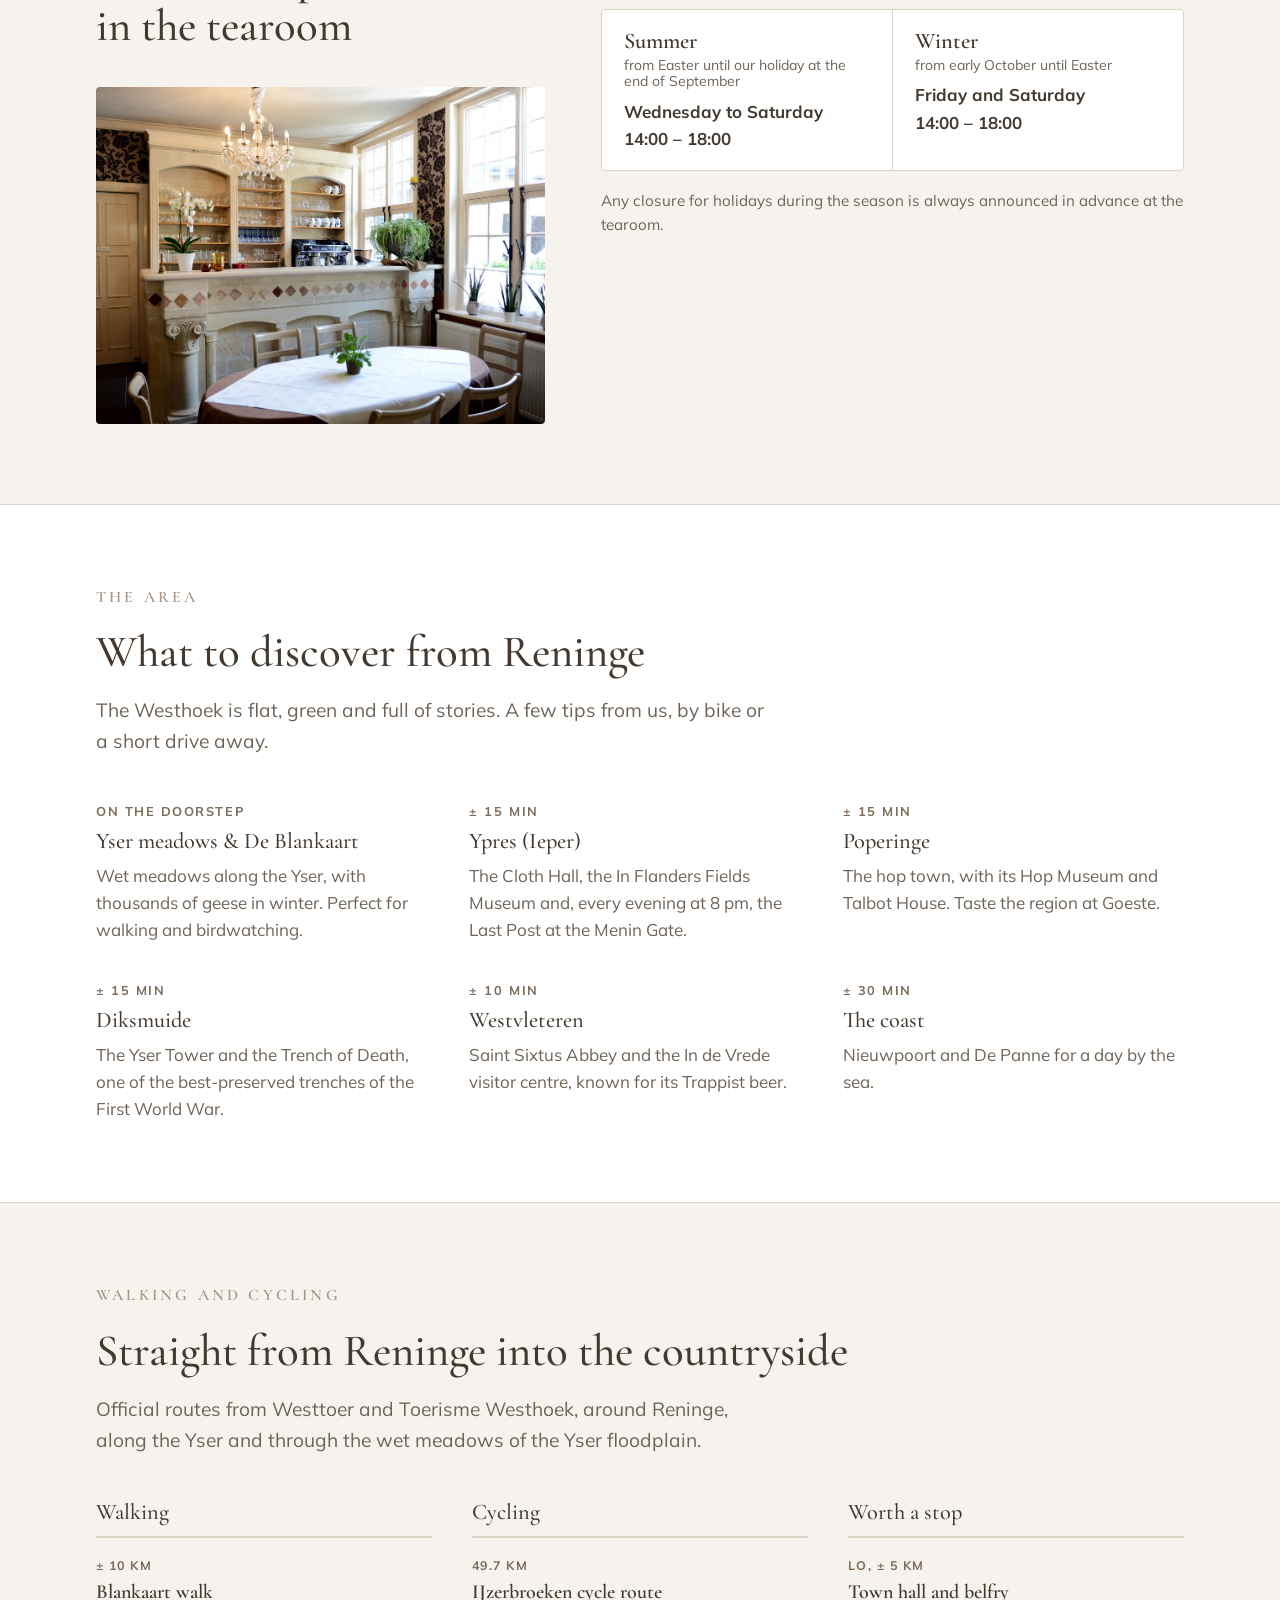
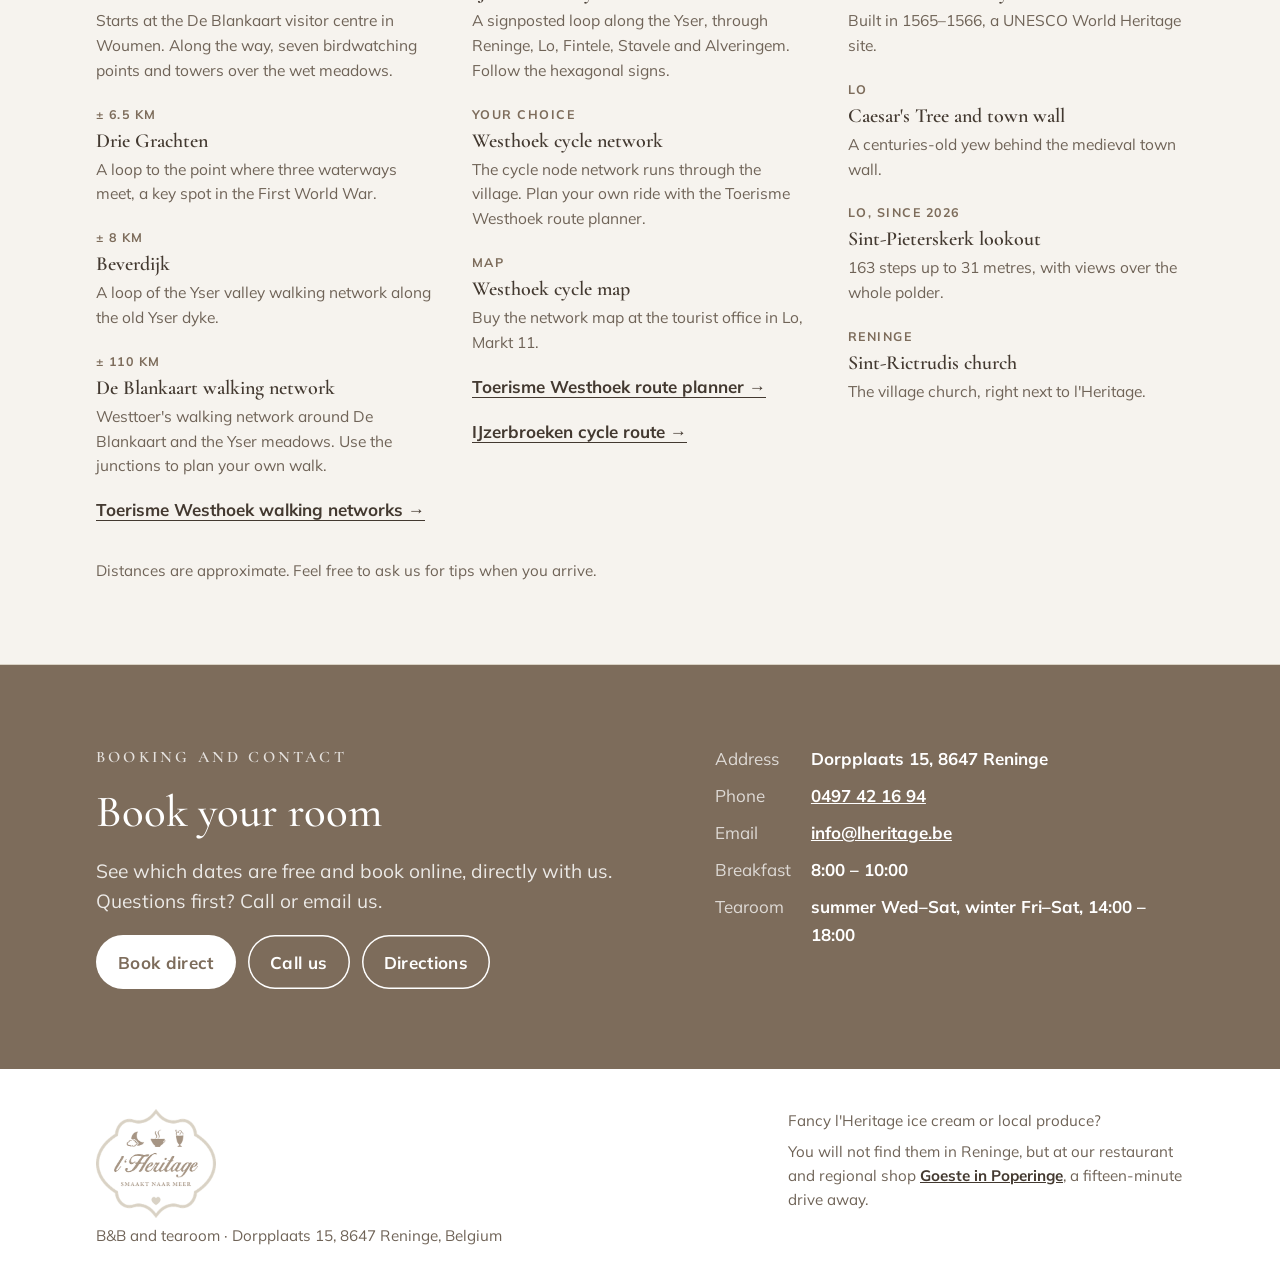
==== commit 1c769bf0: "Routes uit officiële bronnen (Westtoer, Toerisme Westhoek) Wandel- en fietsroutes vervangen door die" ====
--- a/en/index.html
+++ b/en/index.html
@@ -158,27 +158,28 @@
       <div class="stack">
         <span class="eyebrow">Walking and cycling</span>
         <h2>Straight from Reninge into the countryside</h2>
-        <p class="lead">No need for the car. These routes start in or near Reninge, along the Yser and through the wet meadows of the Yser floodplain.</p>
+        <p class="lead">Official routes from Westtoer and Toerisme Westhoek, around Reninge, along the Yser and through the wet meadows of the Yser floodplain.</p>
       </div>
       <div class="routes">
         <div class="route-col">
           <h3>Walking</h3>
           <ul>
-            <li><span class="dist">± 6 km</span><h4>Blankaart panorama walk</h4><p>Starts in Reninge, with wide views over the De Blankaart nature reserve and the Yser meadows.</p></li>
-            <li><span class="dist">± 8.5 km</span><h4>Knokkebrug and De Blankaart</h4><p>A loop along the Yser and the Blankaart lake. In winter thousands of geese gather here.</p></li>
-            <li><span class="dist">± 8 km</span><h4>Beverdijk path</h4><p>Along the old Yser dyke near Pollinkhove.</p></li>
-            <li><span class="dist">± 10.5 km</span><h4>Drie Grachten</h4><p>From Noordschote to the point where three waterways meet, a key spot in the First World War.</p></li>
+            <li><span class="dist">± 10 km</span><h4>Blankaart walk</h4><p>Starts at the De Blankaart visitor centre in Woumen. Along the way, seven birdwatching points and towers over the wet meadows.</p></li>
+            <li><span class="dist">± 6.5 km</span><h4>Drie Grachten</h4><p>A loop to the point where three waterways meet, a key spot in the First World War.</p></li>
+            <li><span class="dist">± 8 km</span><h4>Beverdijk</h4><p>A loop of the Yser valley walking network along the old Yser dyke.</p></li>
+            <li><span class="dist">± 110 km</span><h4>De Blankaart walking network</h4><p>Westtoer's walking network around De Blankaart and the Yser meadows. Use the junctions to plan your own walk.</p></li>
             </ul>
-          <a class="more" href="https://www.komoot.com/guide/654180/hiking-around-lo-reninge" target="_blank" rel="noopener">More walks →</a>
+          <a class="more" href="https://www.toerismewesthoek.be/en/hiking/walking-network" target="_blank" rel="noopener">Toerisme Westhoek walking networks →</a>
         </div>
         <div class="route-col">
           <h3>Cycling</h3>
           <ul>
-            <li><span class="dist">± 39 km</span><h4>Lo along the Yser</h4><p>A flat loop along the Yser and through the historic little town of Lo. Easy for everyone.</p></li>
-            <li><span class="dist">Your choice</span><h4>Westhoek cycle node network</h4><p>The network runs through the village. Plan your own ride, short or long, to Diksmuide, Ypres or Poperinge.</p></li>
-            <li><span class="dist">± 12 km</span><h4>Along the Yser to Diksmuide</h4><p>An easy ride on the towpath to the Yser Tower.</p></li>
+            <li><span class="dist">49.7 km</span><h4>IJzerbroeken cycle route</h4><p>A signposted loop along the Yser, through Reninge, Lo, Fintele, Stavele and Alveringem. Follow the hexagonal signs.</p></li>
+            <li><span class="dist">Your choice</span><h4>Westhoek cycle network</h4><p>The cycle node network runs through the village. Plan your own ride with the Toerisme Westhoek route planner.</p></li>
+            <li><span class="dist">Map</span><h4>Westhoek cycle map</h4><p>Buy the network map at the tourist office in Lo, Markt 11.</p></li>
             </ul>
-          <a class="more" href="https://www.komoot.com/guide/654183/cycling-around-lo-reninge" target="_blank" rel="noopener">More bike rides →</a>
+          <a class="more" href="https://www.toerismewesthoek.be/nl/fietsen/routeplanner" target="_blank" rel="noopener">Toerisme Westhoek route planner →</a>
+          <a class="more" href="https://www.lo-reninge.be/ijzerbroekenfietsroute" target="_blank" rel="noopener">IJzerbroeken cycle route →</a>
         </div>
         <div class="route-col">
           <h3>Worth a stop</h3>
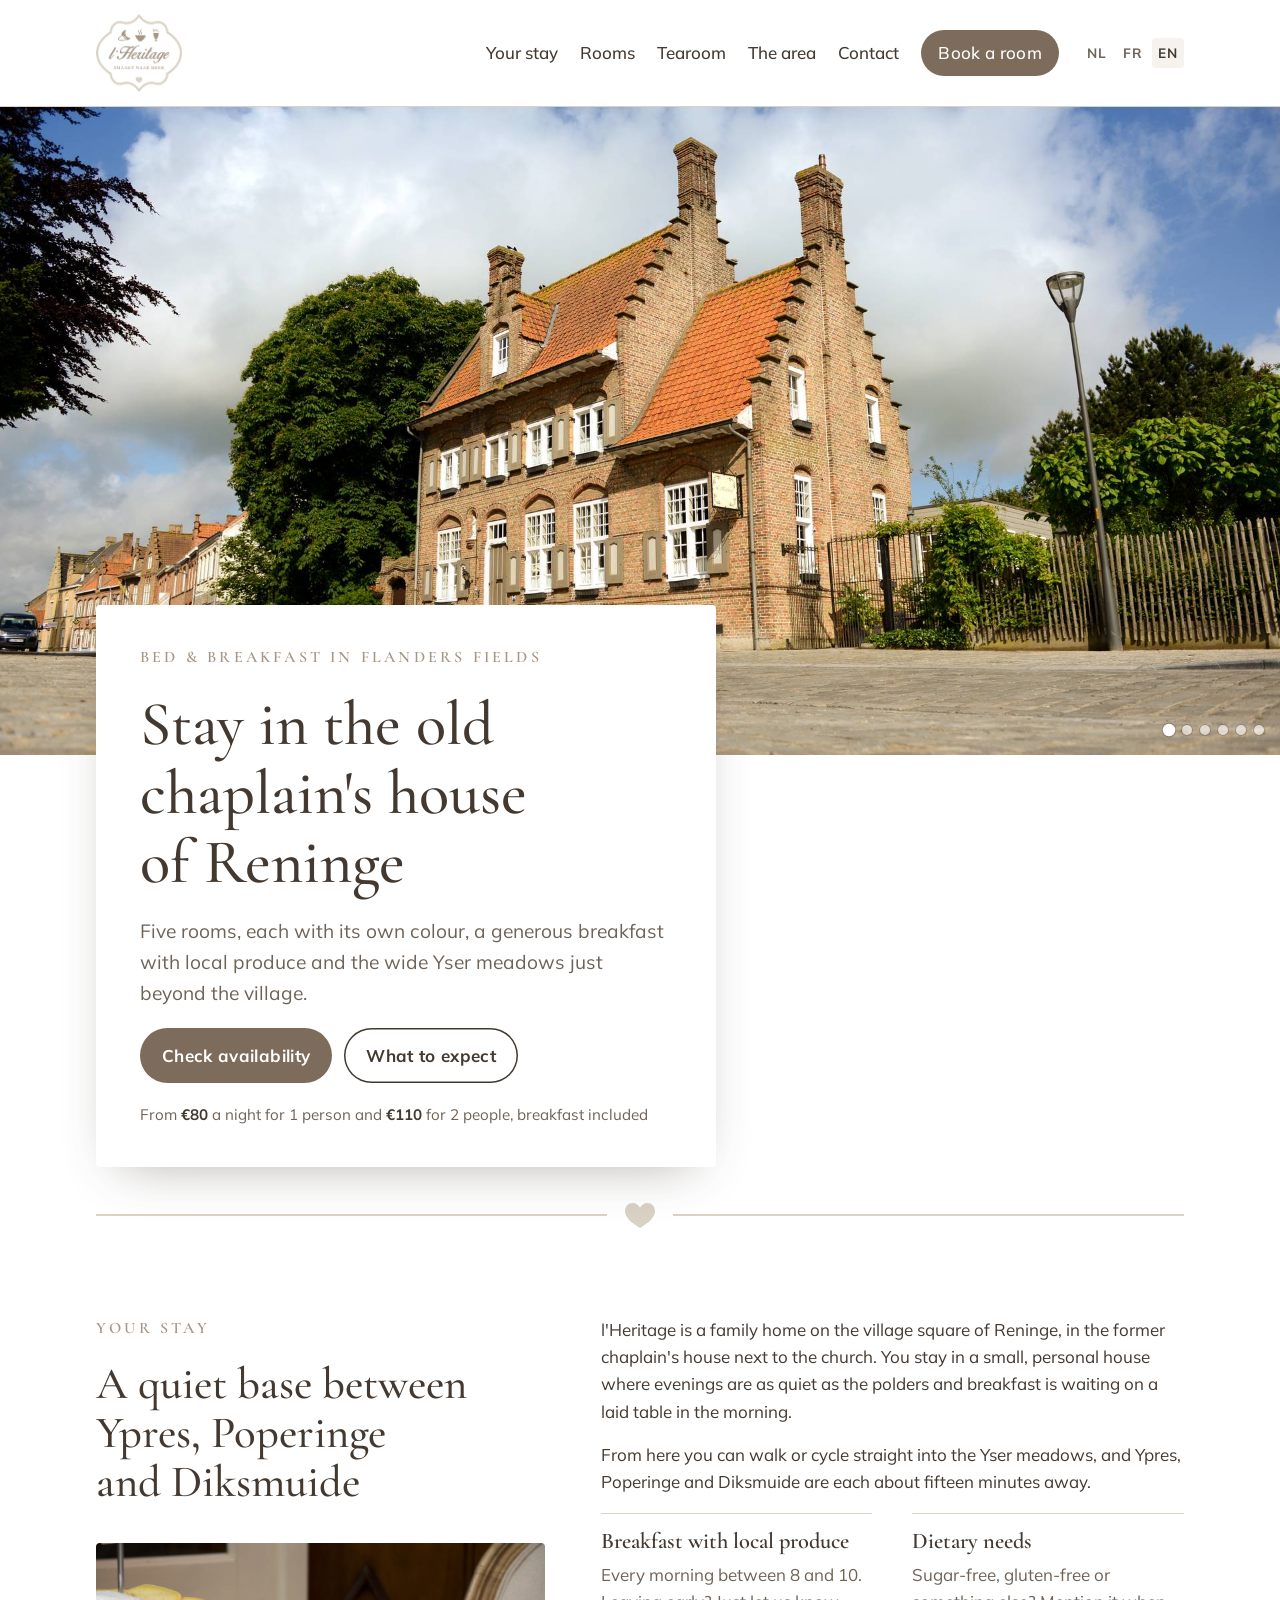
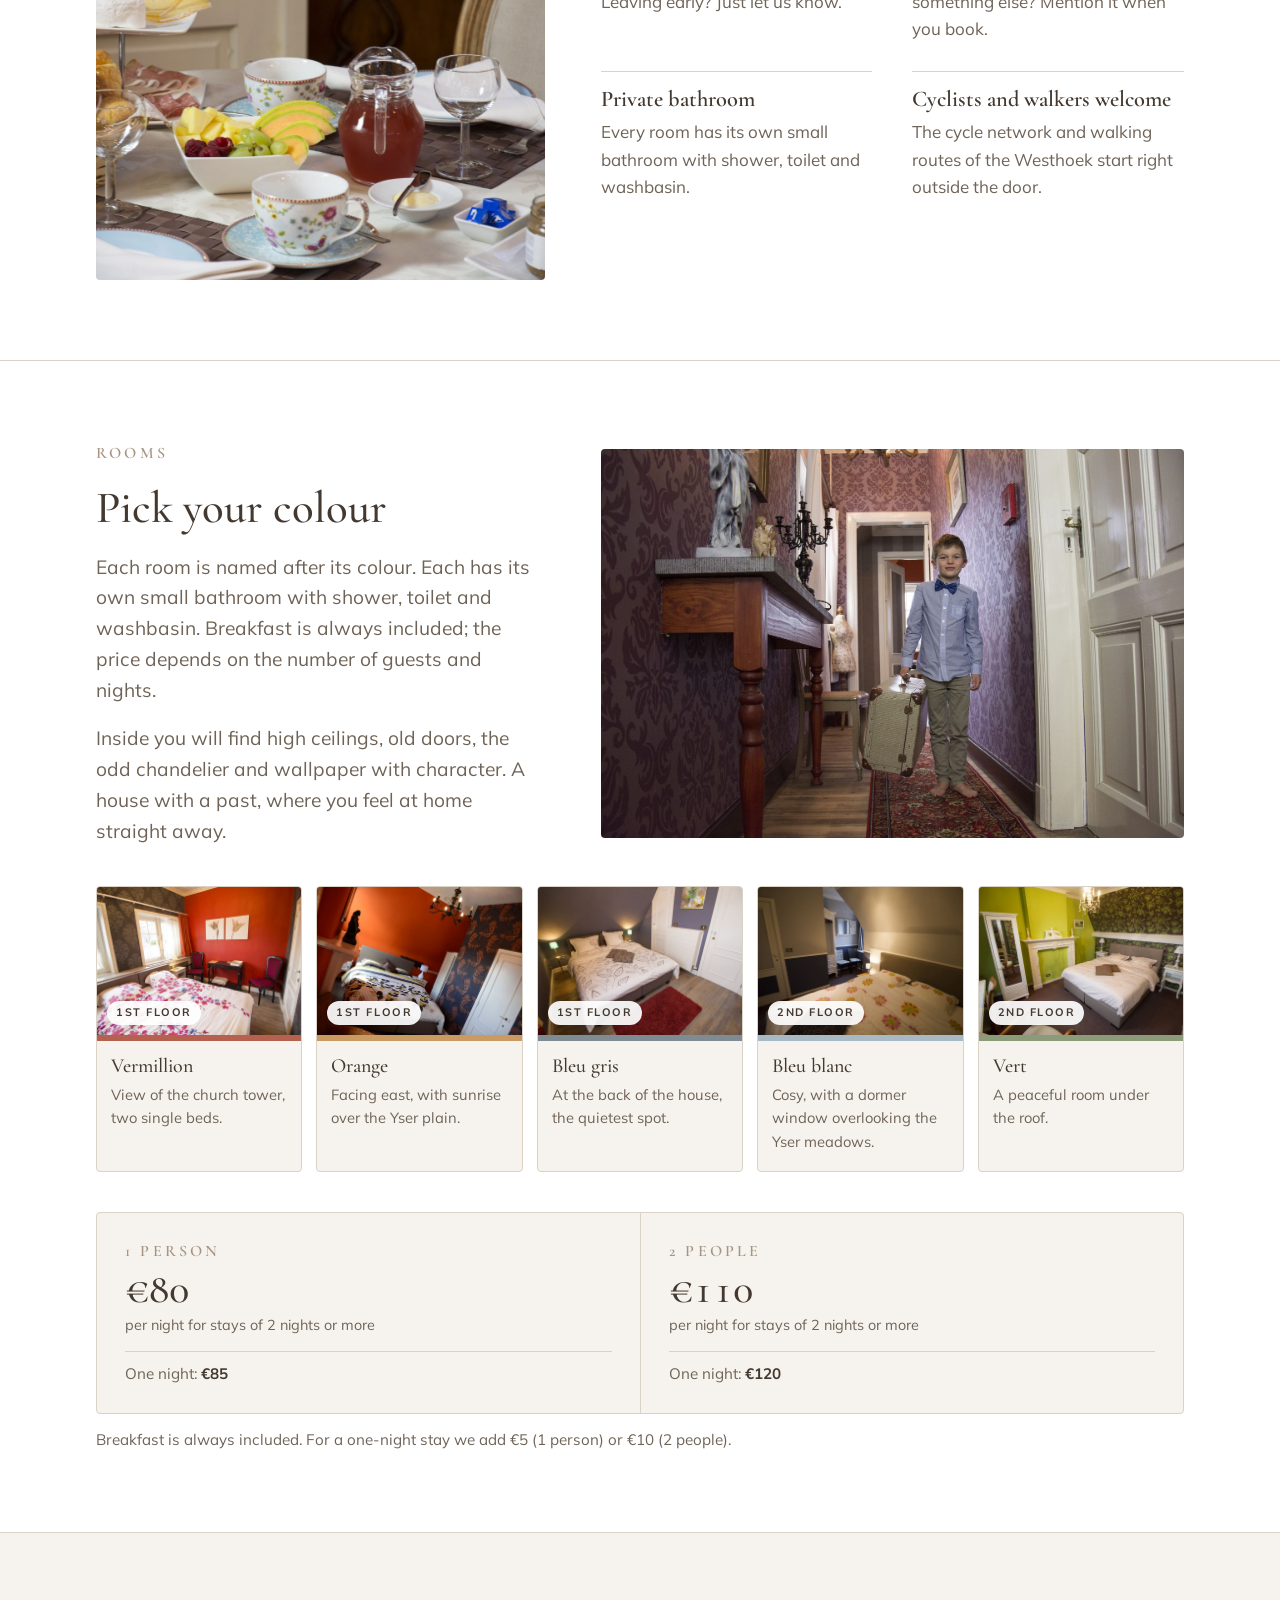
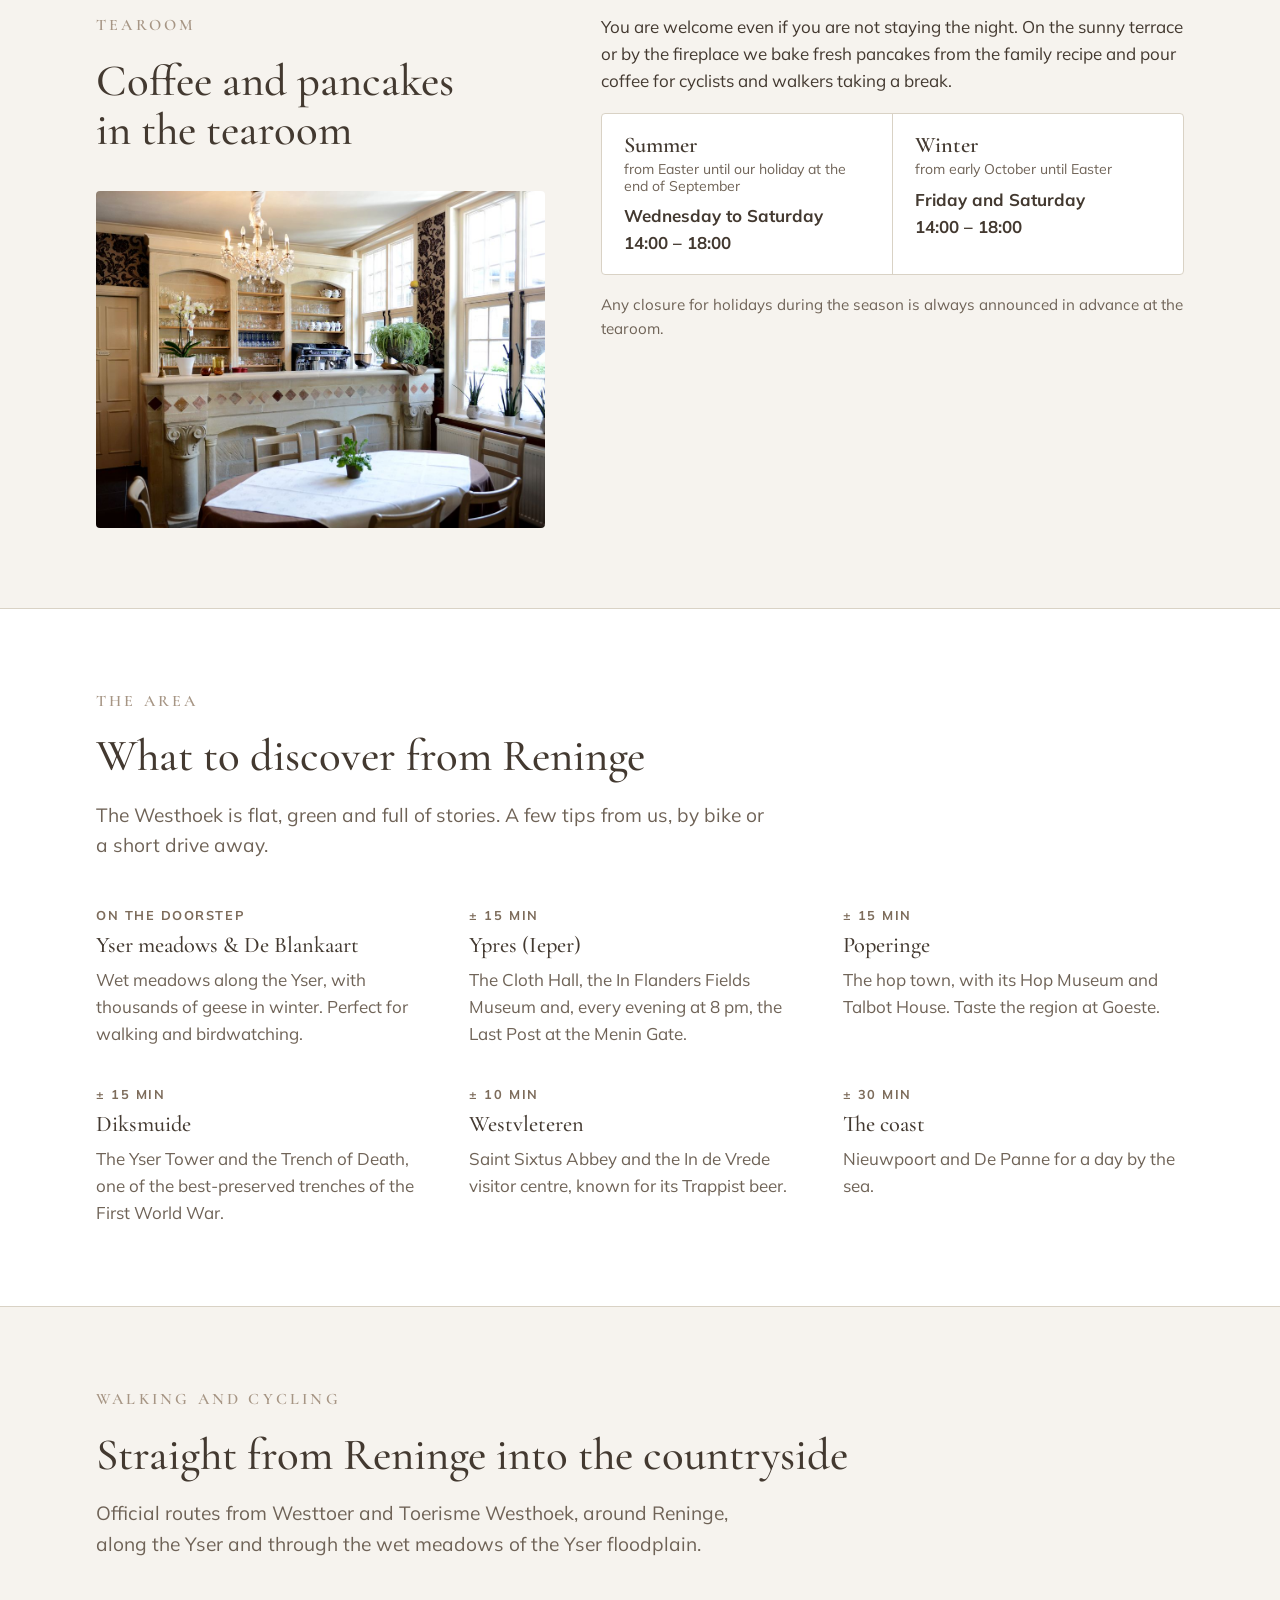
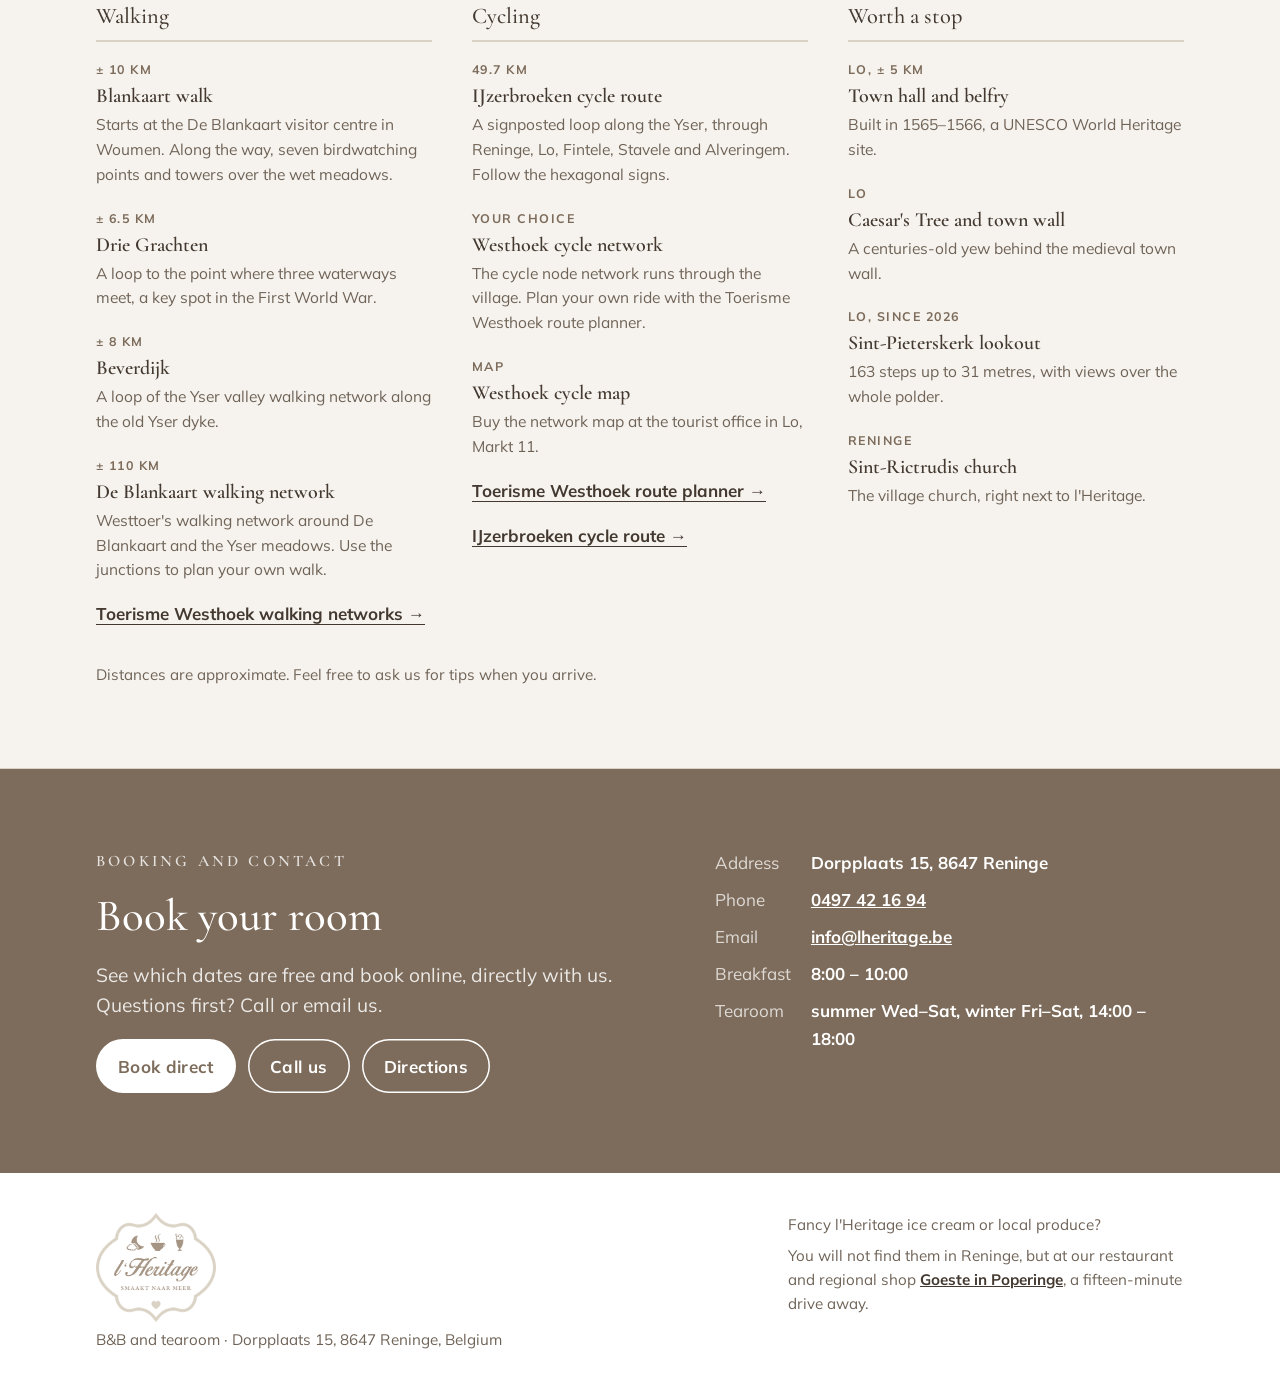
==== commit 58960ce0: "Nieuwe prijzen: vanaf 2 nachten €80/€110, één nacht €85/€120 Co-Authored-By: Claude Opus 5.5 <norepl" ====
--- a/en/index.html
+++ b/en/index.html
@@ -22,7 +22,7 @@
   <link rel="preconnect" href="https://fonts.gstatic.com" crossorigin>
   <link rel="stylesheet" href="https://fonts.googleapis.com/css2?family=Cormorant+Garamond:ital,wght@0,500;0,600;1,500&family=Mulish:wght@400;600;700&display=swap">
   <link rel="stylesheet" href="../assets/css/style.css">
-  <script type="application/ld+json">{"@context": "https://schema.org", "@type": "BedAndBreakfast", "name": "l'Heritage", "url": "https://www.lheritage.be/en/", "image": "https://www.lheritage.be/assets/img/slide-gevel.jpg", "telephone": "+32 497 42 16 94", "email": "info@lheritage.be", "priceRange": "€80 – €115", "address": {"@type": "PostalAddress", "streetAddress": "Dorpplaats 15", "postalCode": "8647", "addressLocality": "Reninge", "addressCountry": "BE"}, "numberOfRooms": 5}</script>
+  <script type="application/ld+json">{"@context": "https://schema.org", "@type": "BedAndBreakfast", "name": "l'Heritage", "url": "https://www.lheritage.be/en/", "image": "https://www.lheritage.be/assets/img/slide-gevel.jpg", "telephone": "+32 497 42 16 94", "email": "info@lheritage.be", "priceRange": "€80 – €120", "address": {"@type": "PostalAddress", "streetAddress": "Dorpplaats 15", "postalCode": "8647", "addressLocality": "Reninge", "addressCountry": "BE"}, "numberOfRooms": 5}</script>
 </head>
 <body>
 <header class="site">
@@ -62,7 +62,7 @@
           <a class="btn" href="https://reservations.cubilis.eu/b-and-b-lheritage-reninge" target="_blank" rel="noopener">Check availability</a>
           <a class="btn ghost" href="#verblijf">What to expect</a>
         </div>
-        <p class="price-note"><strong>€80</strong> a night for 1 person · <strong>€115</strong> for 2 people · breakfast included</p>
+        <p class="price-note">From <strong>€80</strong> a night for 1 person and <strong>€110</strong> for 2 people, breakfast included</p>
       </div>
       <div class="horizon"><svg viewBox="0 0 24 20" aria-hidden="true"><path d="M12 20C6 16 0 12 0 6.5 0 2.8 2.7 0 6 0c2.6 0 4.6 1.6 6 3.6C13.4 1.6 15.4 0 18 0c3.3 0 6 2.8 6 6.5C24 12 18 16 12 20z"/></svg></div>
     </div>
@@ -96,7 +96,7 @@
       <div class="stack">
         <span class="eyebrow">Rooms</span>
         <h2>Pick your colour</h2>
-        <p class="lead">Each room is named after its colour. Each has its own small bathroom with shower, toilet and washbasin. Breakfast is always included and the price depends only on the number of guests.</p>
+        <p class="lead">Each room is named after its colour. Each has its own small bathroom with shower, toilet and washbasin. Breakfast is always included; the price depends on the number of guests and nights.</p>
         <p class="lead">Inside you will find high ceilings, old doors, the odd chandelier and wallpaper with character. A house with a past, where you feel at home straight away.</p>
         </div>
       <figure class="photo wide"><img src="../assets/img/gang.jpg" alt="A young guest with an old suitcase in the hallway of l'Heritage" width="1400" height="933" loading="lazy"></figure>
@@ -109,9 +109,10 @@
         <article class="room"><div class="chip" style="--c:var(--vert)"><img src="../assets/img/kamer-vert.jpg" alt="Room Vert" width="900" height="600" loading="lazy"><span>2nd floor</span></div><div class="txt"><h3>Vert</h3><p>A peaceful room under the roof.</p></div></article>
         </div>
       <div class="prices" aria-label="Prices">
-        <div><span class="eyebrow">1 person</span><span class="amount">€80</span><small>per night, breakfast included</small></div>
-        <div><span class="eyebrow">2 people</span><span class="amount">€115</span><small>per night, breakfast included</small></div>
-      </div>
+        <div><span class="eyebrow">1 person</span><span class="amount">€80</span><small>per night for stays of 2 nights or more</small><span class="one-night">One night: <strong>€85</strong></span></div>
+        <div><span class="eyebrow">2 people</span><span class="amount">€110</span><small>per night for stays of 2 nights or more</small><span class="one-night">One night: <strong>€120</strong></span></div>
+      </div>
+      <p class="price-extra">Breakfast is always included. For a one-night stay we add €5 (1 person) or €10 (2 people).</p>
     </div>
   </section>
 
--- a/assets/css/style.css
+++ b/assets/css/style.css
@@ -99,6 +99,9 @@
 .prices div + div{border-left:1px solid var(--line)}
 .prices .amount{font-family:var(--display);font-weight:500;font-size:2.6rem;line-height:1;font-variant-numeric:tabular-nums}
 .prices small{color:var(--muted);font-size:.9rem}
+.prices .one-night{margin-top:10px;padding-top:10px;border-top:1px solid var(--line);font-size:.95rem;color:var(--muted)}
+.prices .one-night strong{color:var(--ink);font-variant-numeric:tabular-nums}
+.price-extra{margin-top:14px;font-size:.95rem;color:var(--muted)}
 @media (max-width:560px){.prices{grid-template-columns:1fr}.prices div + div{border-left:0;border-top:1px solid var(--line)}}
 
 /* tearoom */
